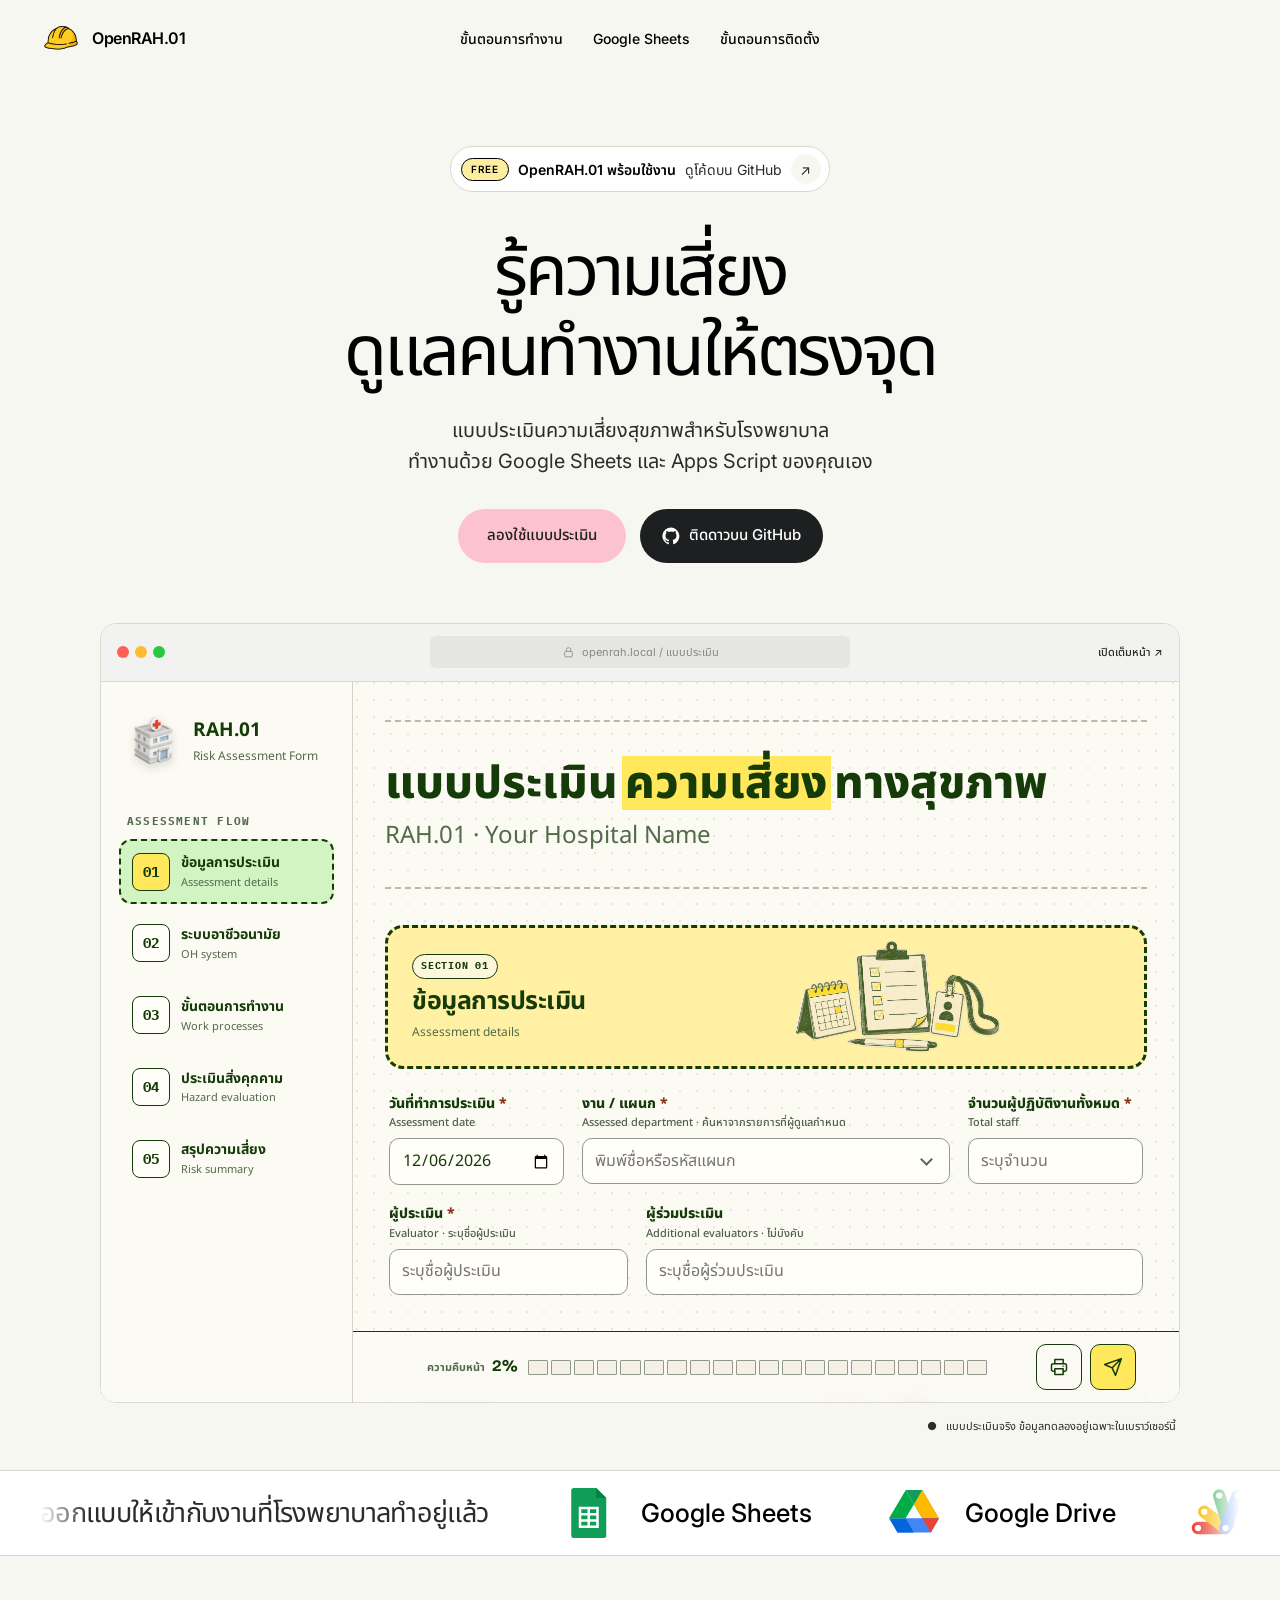
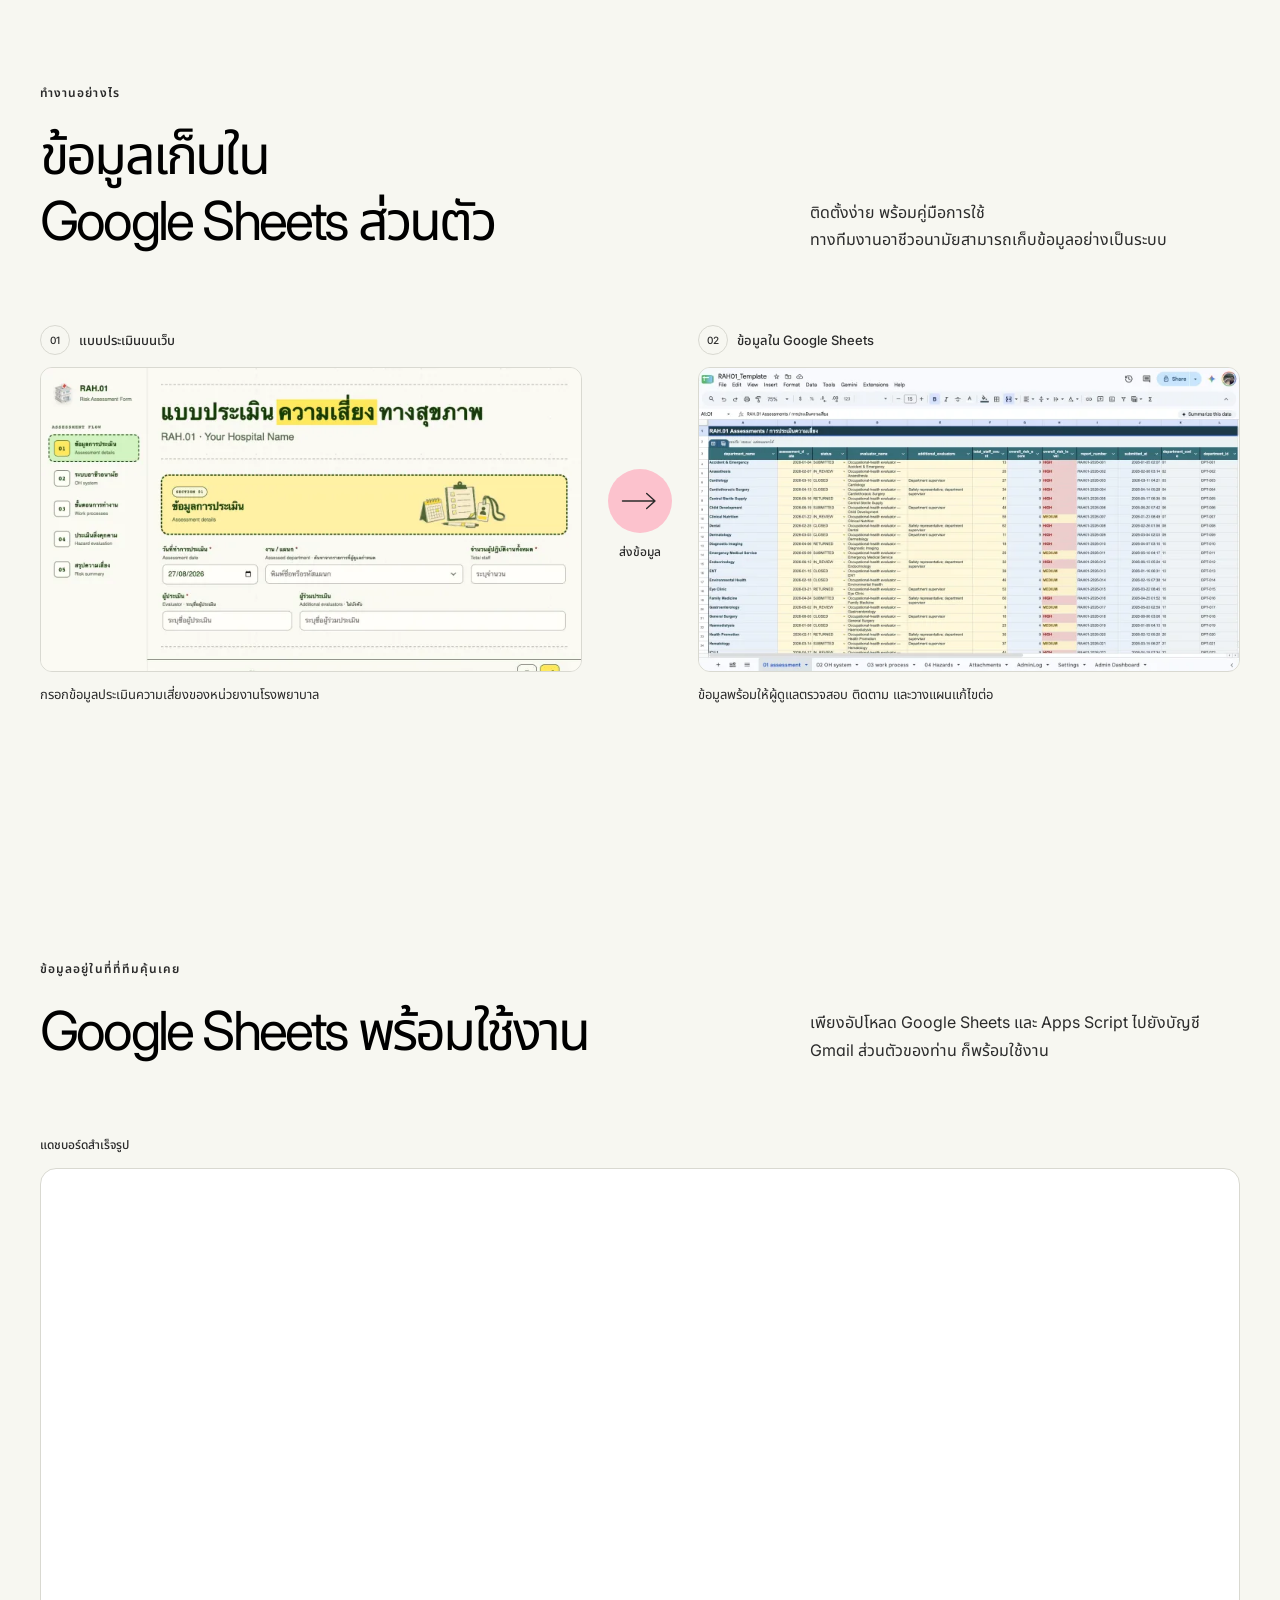
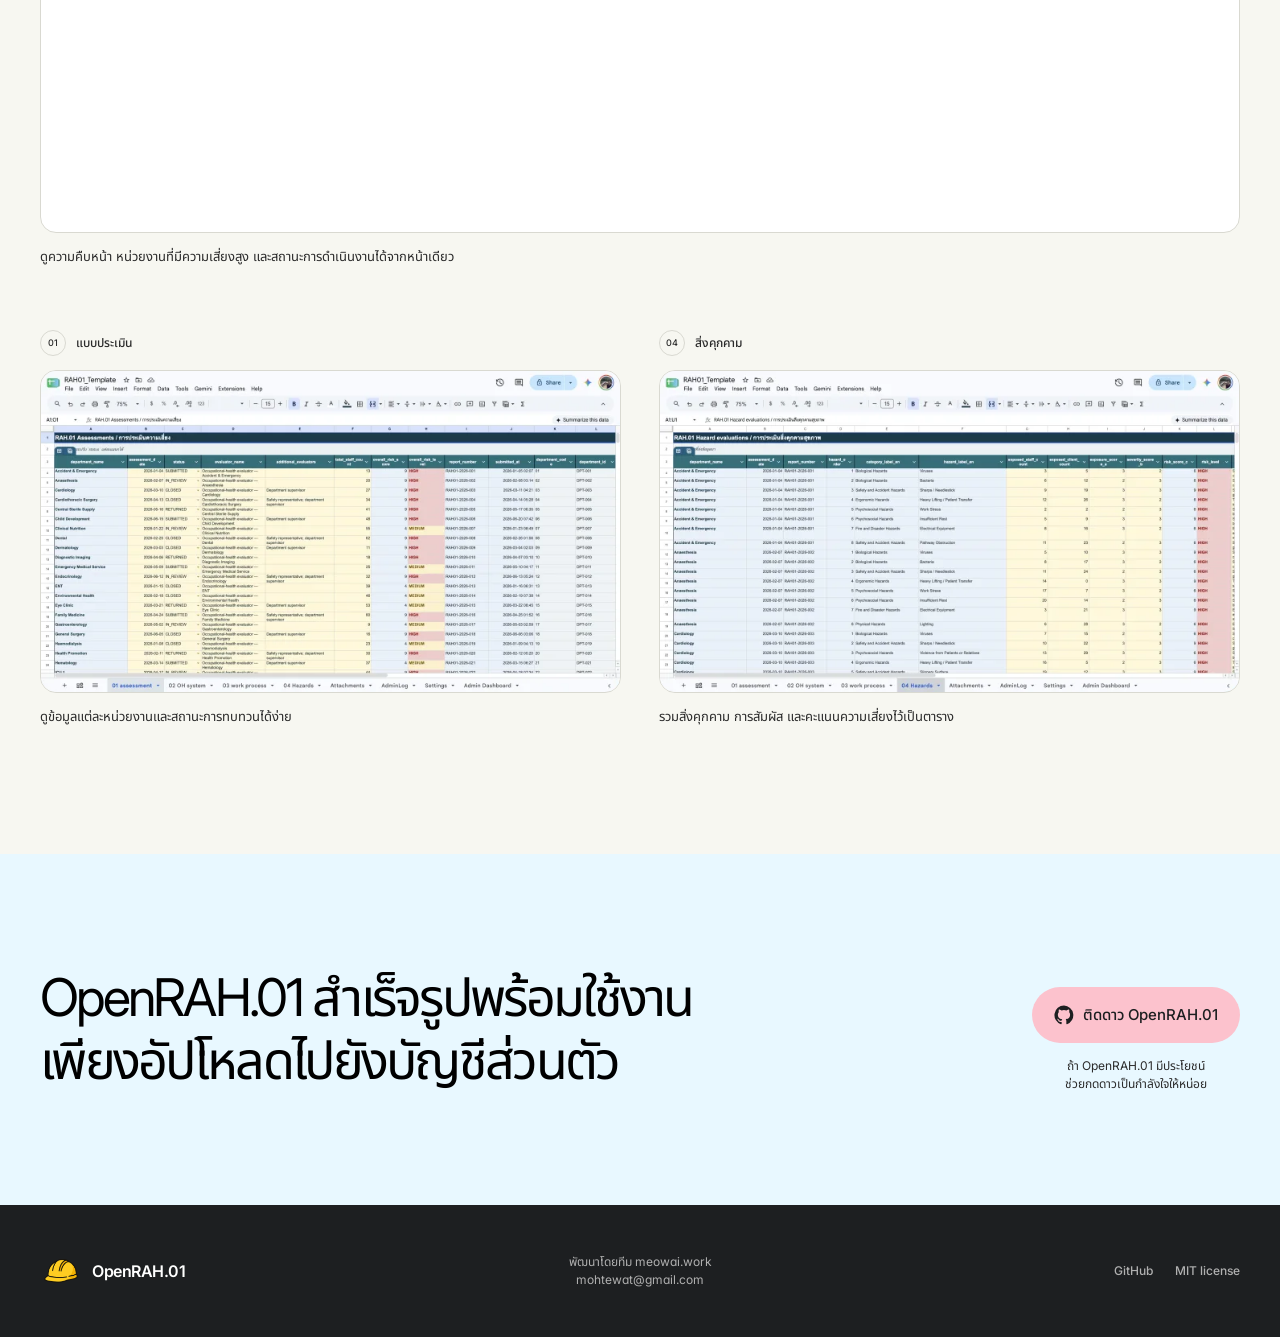
==== index.html @ 0e985d14 "Add OpenRAH.01 website and setup guide" ====
<!doctype html>
<html lang="th">
<head>
  <meta charset="utf-8">
  <meta name="viewport" content="width=device-width, initial-scale=1">
  <script>
    (function () {
      var navigationEntry = typeof performance.getEntriesByType === 'function'
        ? performance.getEntriesByType('navigation')[0]
        : null;
      var isReload = navigationEntry
        ? navigationEntry.type === 'reload'
        : performance.navigation && performance.navigation.type === 1;
      var shouldResetToTop = isReload || !location.hash || location.hash === '#demo';

      if ('scrollRestoration' in history) history.scrollRestoration = 'manual';
      if (!shouldResetToTop) return;

      if (location.hash) {
        history.replaceState(history.state, '', location.pathname + location.search);
      }

      var root = document.documentElement;
      var revealed = false;
      root.style.visibility = 'hidden';
      root.style.scrollBehavior = 'auto';

      function revealAtTop() {
        if (revealed) return;
        scrollTo(0, 0);
        requestAnimationFrame(function () {
          scrollTo(0, 0);
          root.style.removeProperty('visibility');
          root.style.removeProperty('scroll-behavior');
          revealed = true;
        });
      }

      document.addEventListener('DOMContentLoaded', function () {
        requestAnimationFrame(revealAtTop);
      }, { once: true });

      setTimeout(revealAtTop, 500);
    }());
  </script>
  <meta name="theme-color" content="#f7f7f1">
  <meta name="description" content="OpenRAH.01 แบบประเมินความเสี่ยงสุขภาพสำหรับโรงพยาบาล ทำงานด้วย Google Sheets และ Apps Script ของคุณเอง">
  <meta name="author" content="ทีม meowai.work">
  <meta name="robots" content="index, follow">
  <meta property="og:type" content="website">
  <meta property="og:site_name" content="OpenRAH.01">
  <meta property="og:locale" content="th_TH">
  <meta property="og:title" content="OpenRAH.01 — รู้ความเสี่ยง ดูแลคนทำงานให้ตรงจุด">
  <meta property="og:description" content="แบบประเมินความเสี่ยงสุขภาพสำหรับโรงพยาบาล ทำงานด้วย Google Sheets และ Apps Script ของคุณเอง">
  <meta property="og:url" content="https://taewat07.github.io/OpenRAH.01/">
  <meta property="og:image" content="https://taewat07.github.io/OpenRAH.01/website%20project/xlsx%20template%20image/08%20Admin%20Dashboard.png">
  <meta name="twitter:card" content="summary_large_image">
  <meta name="twitter:title" content="OpenRAH.01 — แบบประเมินความเสี่ยงสุขภาพสำหรับโรงพยาบาล">
  <meta name="twitter:description" content="ประเมินความเสี่ยง คำนวณระดับอัตโนมัติ และทบทวนผลใน Google Sheets">
  <meta name="twitter:image" content="https://taewat07.github.io/OpenRAH.01/website%20project/xlsx%20template%20image/08%20Admin%20Dashboard.png">
  <link rel="canonical" href="https://taewat07.github.io/OpenRAH.01/">
  <link rel="icon" href="assets/brand/yellow-hat.png" type="image/png">
  <link rel="apple-touch-icon" href="assets/brand/yellow-hat.png">
  <link rel="preconnect" href="https://fonts.googleapis.com">
  <link rel="preconnect" href="https://fonts.gstatic.com" crossorigin>
  <link href="https://fonts.googleapis.com/css2?family=Inter:wght@400;500;600&family=Noto+Sans+Thai:wght@400;500;600&display=swap" rel="stylesheet">
  <script>document.documentElement.classList.add('js');</script>
  <link rel="stylesheet" href="website%20project/site.css?v=20260828-21">
  <title>OpenRAH.01 — แบบประเมินความเสี่ยงสุขภาพสำหรับโรงพยาบาล</title>
</head>
<body>
  <a class="skip-link" href="#main-content">ข้ามไปยังเนื้อหา</a>

  <header class="site-header" aria-label="เมนูหลัก">
    <div class="header-inner">
      <a class="brand" href="#top" aria-label="กลับไปด้านบนหน้า OpenRAH.01">
        <img class="brand-mark" src="assets/brand/yellow-hat.png" alt="">
        <span>OpenRAH.01</span>
      </a>

      <nav class="nav-links" aria-label="ส่วนต่าง ๆ ของหน้า">
        <a href="#how-it-works">ขั้นตอนการทำงาน</a>
        <a href="#sheets">Google Sheets</a>
        <a href="setup.html">ขั้นตอนการติดตั้ง</a>
      </nav>

    </div>
  </header>

  <main id="main-content">
    <section class="hero" id="top" aria-labelledby="hero-title">
      <div class="page-shell hero-stage">
        <a class="hero-announcement hero-reveal" href="https://github.com/taewat07/OpenRAH.01" target="_blank" rel="noreferrer">
          <span class="announcement-tag">Free</span>
          <strong>OpenRAH.01 พร้อมใช้งาน</strong>
          <span class="announcement-detail">ดูโค้ดบน GitHub</span>
          <span class="announcement-arrow" aria-hidden="true">↗</span>
        </a>
        <h1 class="hero-reveal" id="hero-title">รู้ความเสี่ยง<br>ดูแลคนทำงานให้ตรงจุด</h1>
        <p class="hero-intro hero-reveal">แบบประเมินความเสี่ยงสุขภาพสำหรับโรงพยาบาล<br>ทำงานด้วย Google Sheets และ Apps Script ของคุณเอง</p>
        <div class="hero-actions hero-reveal">
          <a class="button button--primary" href="#demo">ลองใช้แบบประเมิน</a>
          <a class="github-button github-button--hero" href="https://github.com/taewat07/OpenRAH.01" target="_blank" rel="noreferrer" aria-label="ติดดาว OpenRAH.01 บน GitHub" data-github-link>
            <svg aria-hidden="true" viewBox="0 0 24 24"><path d="M12 .7A11.5 11.5 0 0 0 8.36 23.1c.58.1.79-.25.79-.56v-2.23c-3.22.7-3.9-1.37-3.9-1.37-.52-1.34-1.28-1.7-1.28-1.7-1.05-.72.08-.7.08-.7 1.16.08 1.77 1.19 1.77 1.19 1.03 1.77 2.7 1.26 3.36.96.1-.75.4-1.26.73-1.55-2.57-.3-5.27-1.28-5.27-5.68 0-1.26.45-2.28 1.19-3.09-.12-.29-.52-1.46.11-3.05 0 0 .97-.31 3.16 1.18a10.9 10.9 0 0 1 5.76 0c2.2-1.49 3.16-1.18 3.16-1.18.63 1.59.23 2.76.11 3.05.74.81 1.19 1.83 1.19 3.09 0 4.41-2.71 5.38-5.29 5.67.42.36.79 1.06.79 2.14v3.17c0 .31.21.67.8.56A11.5 11.5 0 0 0 12 .7Z"/></svg>
            <span>ติดดาวบน GitHub</span>
            <span class="star-count" data-star-count aria-live="polite" hidden></span>
          </a>
        </div>
      </div>

      <div class="page-shell page-shell--demo">
        <div class="demo-shell hero-reveal" id="demo" aria-label="แบบประเมิน OpenRAH.01 สำหรับทดลองใช้งาน">
          <div class="demo-shell__bar">
            <div class="window-dots" aria-hidden="true"><span></span><span></span><span></span></div>
            <div class="address-bar">
              <svg aria-hidden="true" viewBox="0 0 24 24"><rect x="5" y="10" width="14" height="10" rx="2"/><path d="M8 10V7a4 4 0 0 1 8 0v3"/></svg>
              <span>openrah.local / แบบประเมิน</span>
            </div>
            <a class="open-demo" href="rah01-form.html" target="_blank" rel="noreferrer">เปิดเต็มหน้า <span aria-hidden="true">↗</span></a>
          </div>
          <iframe class="demo-frame" src="rah01-form.html" title="ทดลองใช้แบบประเมินความเสี่ยงสุขภาพ OpenRAH.01" loading="eager"></iframe>
        </div>
        <p class="demo-note hero-reveal"><span aria-hidden="true">●</span> แบบประเมินจริง ข้อมูลทดลองอยู่เฉพาะในเบราว์เซอร์นี้</p>
      </div>
    </section>

    <section class="principle-strip" aria-label="เทคโนโลยีที่ใช้ในโครงการ">
      <div class="page-shell principle-strip__inner">
        <div class="principle-marquee">
          <div class="principle-track">
            <div class="principle-group" role="list">
              <p class="principle-intro">ออกแบบให้เข้ากับงานที่โรงพยาบาลทำอยู่แล้ว</p>
              <div class="principle-product" role="listitem"><img src="website%20project/assets/product-icons/google-sheets.svg" alt="" width="32" height="32"><span>Google Sheets</span></div>
              <div class="principle-product" role="listitem"><img src="website%20project/assets/product-icons/google-drive.svg" alt="" width="32" height="32"><span>Google Drive</span></div>
              <div class="principle-product" role="listitem"><img src="website%20project/assets/product-icons/apps-script.svg" alt="" width="32" height="32"><span>Apps Script</span></div>
            </div>
            <div class="principle-group" aria-hidden="true">
              <p class="principle-intro">ออกแบบให้เข้ากับงานที่โรงพยาบาลทำอยู่แล้ว</p>
              <div class="principle-product"><img src="website%20project/assets/product-icons/google-sheets.svg" alt="" width="32" height="32"><span>Google Sheets</span></div>
              <div class="principle-product"><img src="website%20project/assets/product-icons/google-drive.svg" alt="" width="32" height="32"><span>Google Drive</span></div>
              <div class="principle-product"><img src="website%20project/assets/product-icons/apps-script.svg" alt="" width="32" height="32"><span>Apps Script</span></div>
            </div>
          </div>
        </div>
      </div>
    </section>

    <section class="section section--how" id="how-it-works" aria-labelledby="how-title">
      <div class="page-shell">
        <div class="section-heading reveal">
          <div>
            <p class="eyebrow">ทำงานอย่างไร</p>
            <h2 id="how-title">ข้อมูลเก็บใน<br>Google Sheets ส่วนตัว</h2>
          </div>
          <p>ติดตั้งง่าย พร้อมคู่มือการใช้<br>ทางทีมงานอาชีวอนามัยสามารถเก็บข้อมูลอย่างเป็นระบบ</p>
        </div>

        <div class="data-flow">
          <figure class="flow-card reveal">
            <div class="flow-card__label"><span>01</span> แบบประเมินบนเว็บ</div>
            <picture>
              <source type="image/webp" srcset="website%20project/assets/form-preview-720.webp 720w, website%20project/assets/form-preview-1280.webp 1280w" sizes="(max-width: 760px) calc(100vw - 76px), 520px">
              <img src="website%20project/assets/form-preview-1280.webp" width="1280" height="760" loading="lazy" decoding="async" alt="หน้าแบบประเมินความเสี่ยงสุขภาพ OpenRAH.01 สำหรับกรอกข้อมูลหน่วยงาน">
            </picture>
            <figcaption>กรอกข้อมูลประเมินความเสี่ยงของหน่วยงานโรงพยาบาล</figcaption>
          </figure>

          <div class="flow-arrow reveal" aria-label="ส่งข้อมูลเข้าสู่ Google Sheets">
            <div class="flow-arrow__mark" aria-hidden="true">
              <svg viewBox="0 0 48 24"><path d="M3 12h39M32 3l10 9-10 9"/></svg>
            </div>
            <span>ส่งข้อมูล</span>
          </div>

          <figure class="flow-card reveal">
            <div class="flow-card__label"><span>02</span> ข้อมูลใน Google Sheets</div>
            <picture>
              <source type="image/webp" srcset="website%20project/assets/assessments-720.webp 720w, website%20project/assets/assessments-1200.webp 1200w" sizes="(max-width: 760px) calc(100vw - 76px), 520px">
              <img src="website%20project/xlsx%20template%20image/01%20assessment.png" width="3024" height="1672" loading="lazy" decoding="async" alt="ข้อมูลแบบประเมิน OpenRAH.01 ที่จัดเก็บใน Google Sheets">
            </picture>
            <figcaption>ข้อมูลพร้อมให้ผู้ดูแลตรวจสอบ ติดตาม และวางแผนแก้ไขต่อ</figcaption>
          </figure>
        </div>
      </div>
    </section>

    <section class="section section--sheets" id="sheets" aria-labelledby="sheets-title">
      <div class="page-shell">
        <div class="section-heading reveal">
          <div>
            <p class="eyebrow">ข้อมูลอยู่ในที่ที่ทีมคุ้นเคย</p>
            <h2 id="sheets-title">Google Sheets พร้อมใช้งาน</h2>
          </div>
          <p>เพียงอัปโหลด Google Sheets และ Apps Script ไปยังบัญชี Gmail ส่วนตัวของท่าน ก็พร้อมใช้งาน</p>
        </div>

        <figure class="sheet-feature reveal">
          <div class="sheet-feature__label">แดชบอร์ดสำเร็จรูป</div>
          <picture>
            <source type="image/webp" srcset="website%20project/assets/dashboard-960.webp 960w, website%20project/assets/dashboard-1600.webp 1600w" sizes="(max-width: 1240px) calc(100vw - 40px), 1200px">
            <img src="website%20project/xlsx%20template%20image/08%20Admin%20Dashboard.png" width="3024" height="1672" loading="lazy" decoding="async" alt="แดชบอร์ดผู้ดูแล OpenRAH.01 แสดงจำนวนแบบประเมิน กราฟความเสี่ยง และสถานะของแต่ละหน่วยงาน">
          </picture>
          <figcaption>ดูความคืบหน้า หน่วยงานที่มีความเสี่ยงสูง และสถานะการดำเนินงานได้จากหน้าเดียว</figcaption>
        </figure>

        <div class="sheet-grid">
          <figure class="sheet-card reveal">
            <div class="sheet-feature__label"><span>01</span> แบบประเมิน</div>
            <picture>
              <source type="image/webp" srcset="website%20project/assets/assessments-720.webp 720w, website%20project/assets/assessments-1200.webp 1200w" sizes="(max-width: 760px) calc(100vw - 40px), 580px">
              <img src="website%20project/xlsx%20template%20image/01%20assessment.png" width="3024" height="1672" loading="lazy" decoding="async" alt="ข้อมูลแบบประเมินใน Google Sheets ของ OpenRAH.01 แยกตามหน่วยงานและสถานะการทบทวน">
            </picture>
            <figcaption>ดูข้อมูลแต่ละหน่วยงานและสถานะการทบทวนได้ง่าย</figcaption>
          </figure>

          <figure class="sheet-card reveal">
            <div class="sheet-feature__label"><span>04</span> สิ่งคุกคาม</div>
            <picture>
              <source type="image/webp" srcset="website%20project/assets/hazards-720.webp 720w, website%20project/assets/hazards-1200.webp 1200w" sizes="(max-width: 760px) calc(100vw - 40px), 580px">
              <img src="website%20project/xlsx%20template%20image/04%20Hazards.png" width="3024" height="1672" loading="lazy" decoding="async" alt="ตารางประเมินสิ่งคุกคามใน OpenRAH.01 แสดงหมวด การสัมผัส คะแนน และระดับความเสี่ยง">
            </picture>
            <figcaption>รวมสิ่งคุกคาม การสัมผัส และคะแนนความเสี่ยงไว้เป็นตาราง</figcaption>
          </figure>
        </div>
      </div>
    </section>

    <section class="final-cta" aria-labelledby="cta-title">
      <div class="page-shell final-cta__inner reveal">
        <div class="final-cta__copy">
          <h2 id="cta-title"><span>OpenRAH.01 สำเร็จรูปพร้อมใช้งาน</span><span>เพียงอัปโหลดไปยังบัญชีส่วนตัว</span></h2>
        </div>
        <div class="final-cta__action">
          <a class="github-button github-button--large" href="https://github.com/taewat07/OpenRAH.01" target="_blank" rel="noreferrer" data-github-link>
            <svg aria-hidden="true" viewBox="0 0 24 24"><path d="M12 .7A11.5 11.5 0 0 0 8.36 23.1c.58.1.79-.25.79-.56v-2.23c-3.22.7-3.9-1.37-3.9-1.37-.52-1.34-1.28-1.7-1.28-1.7-1.05-.72.08-.7.08-.7 1.16.08 1.77 1.19 1.77 1.19 1.03 1.77 2.7 1.26 3.36.96.1-.75.4-1.26.73-1.55-2.57-.3-5.27-1.28-5.27-5.68 0-1.26.45-2.28 1.19-3.09-.12-.29-.52-1.46.11-3.05 0 0 .97-.31 3.16 1.18a10.9 10.9 0 0 1 5.76 0c2.2-1.49 3.16-1.18 3.16-1.18.63 1.59.23 2.76.11 3.05.74.81 1.19 1.83 1.19 3.09 0 4.41-2.71 5.38-5.29 5.67.42.36.79 1.06.79 2.14v3.17c0 .31.21.67.8.56A11.5 11.5 0 0 0 12 .7Z"/></svg>
            <span>ติดดาว OpenRAH.01</span>
            <span class="star-count" data-star-count aria-live="polite" hidden></span>
          </a>
          <p>ถ้า OpenRAH.01 มีประโยชน์<br>ช่วยกดดาวเป็นกำลังใจให้หน่อย</p>
        </div>
      </div>
    </section>
  </main>

  <footer class="site-footer">
    <div class="page-shell site-footer__inner">
      <div class="brand brand--footer"><img class="brand-mark" src="assets/brand/yellow-hat.png" alt=""><span>OpenRAH.01</span></div>
      <p>พัฒนาโดยทีม <a class="footer-contact" href="https://meowai.work" target="_blank" rel="noreferrer">meowai.work</a><br><a class="footer-contact" href="mailto:mohtewat@gmail.com">mohtewat@gmail.com</a></p>
      <div class="footer-links">
        <a href="https://github.com/taewat07/OpenRAH.01" target="_blank" rel="noreferrer">GitHub</a>
        <a href="https://github.com/taewat07/OpenRAH.01/blob/main/LICENSE" target="_blank" rel="noreferrer">MIT license</a>
      </div>
    </div>
  </footer>

  <script src="website%20project/site.js?v=20260828-5" defer></script>
</body>
</html>
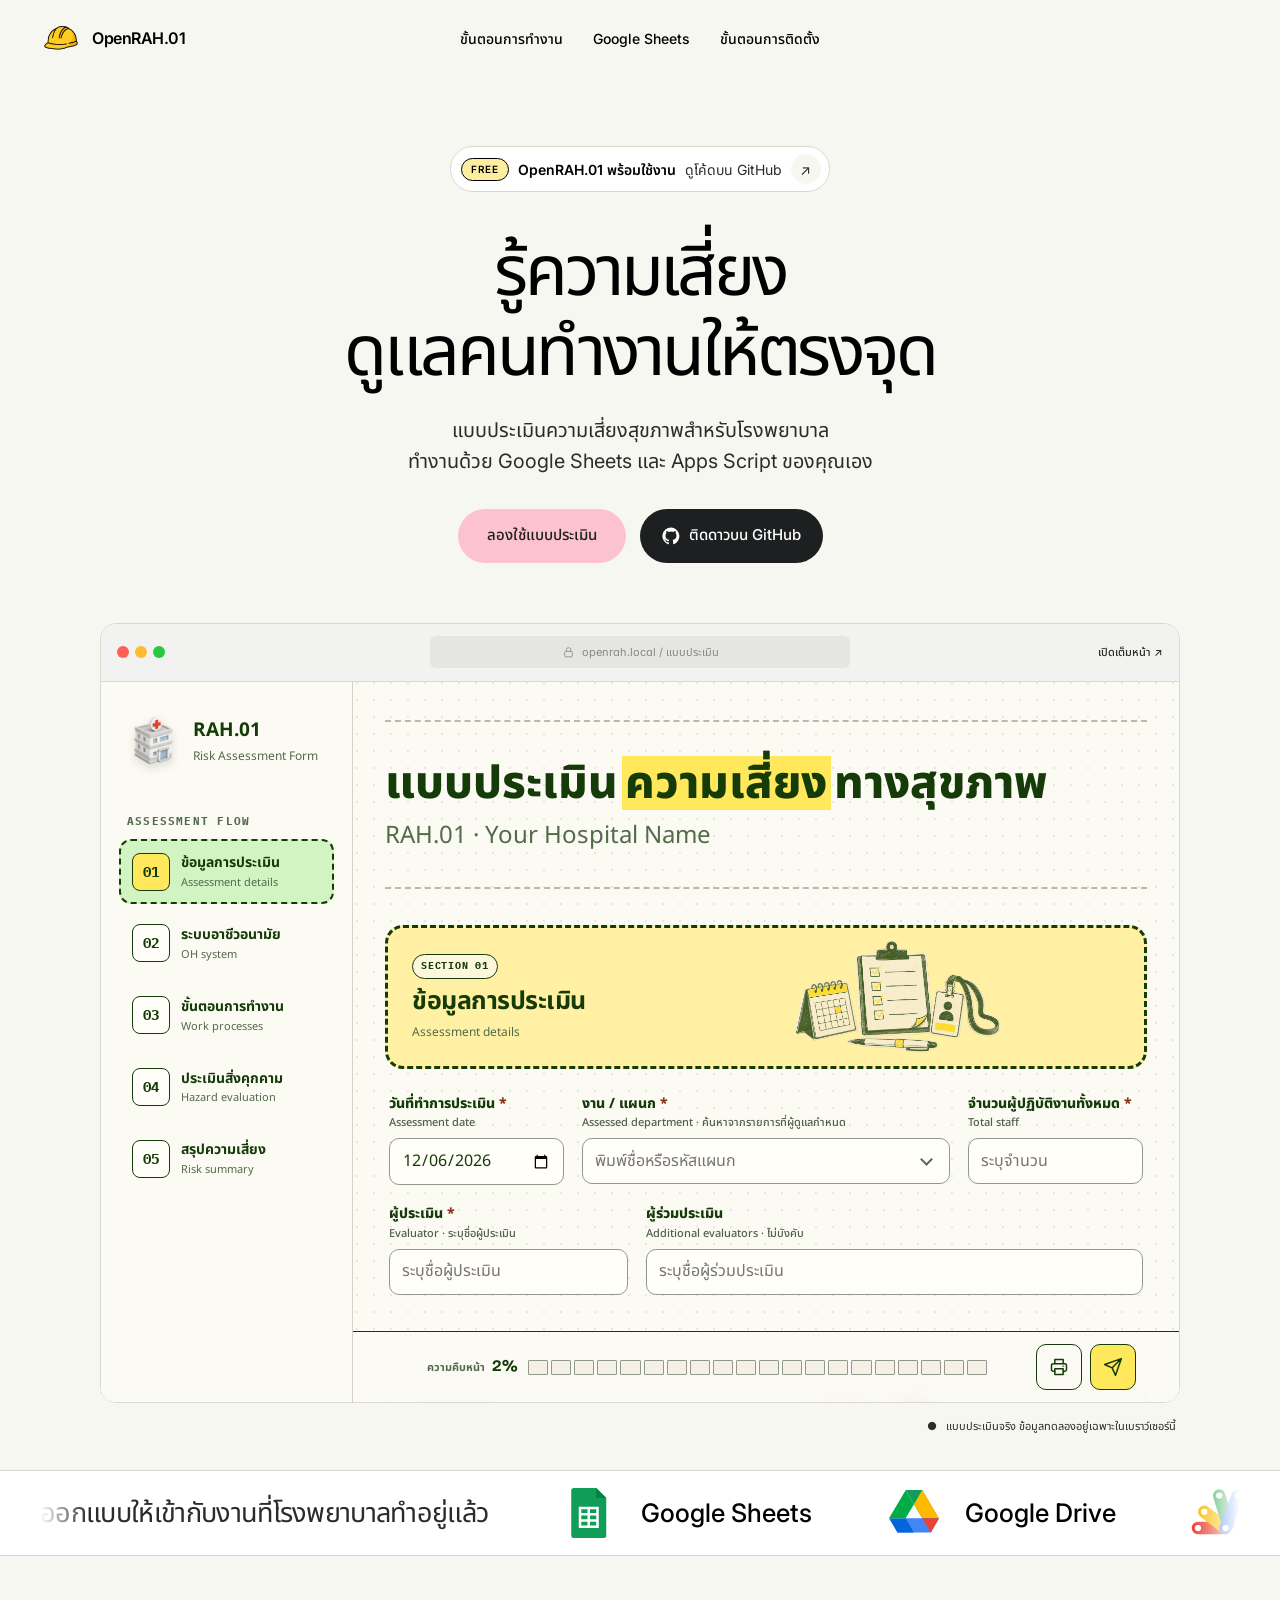
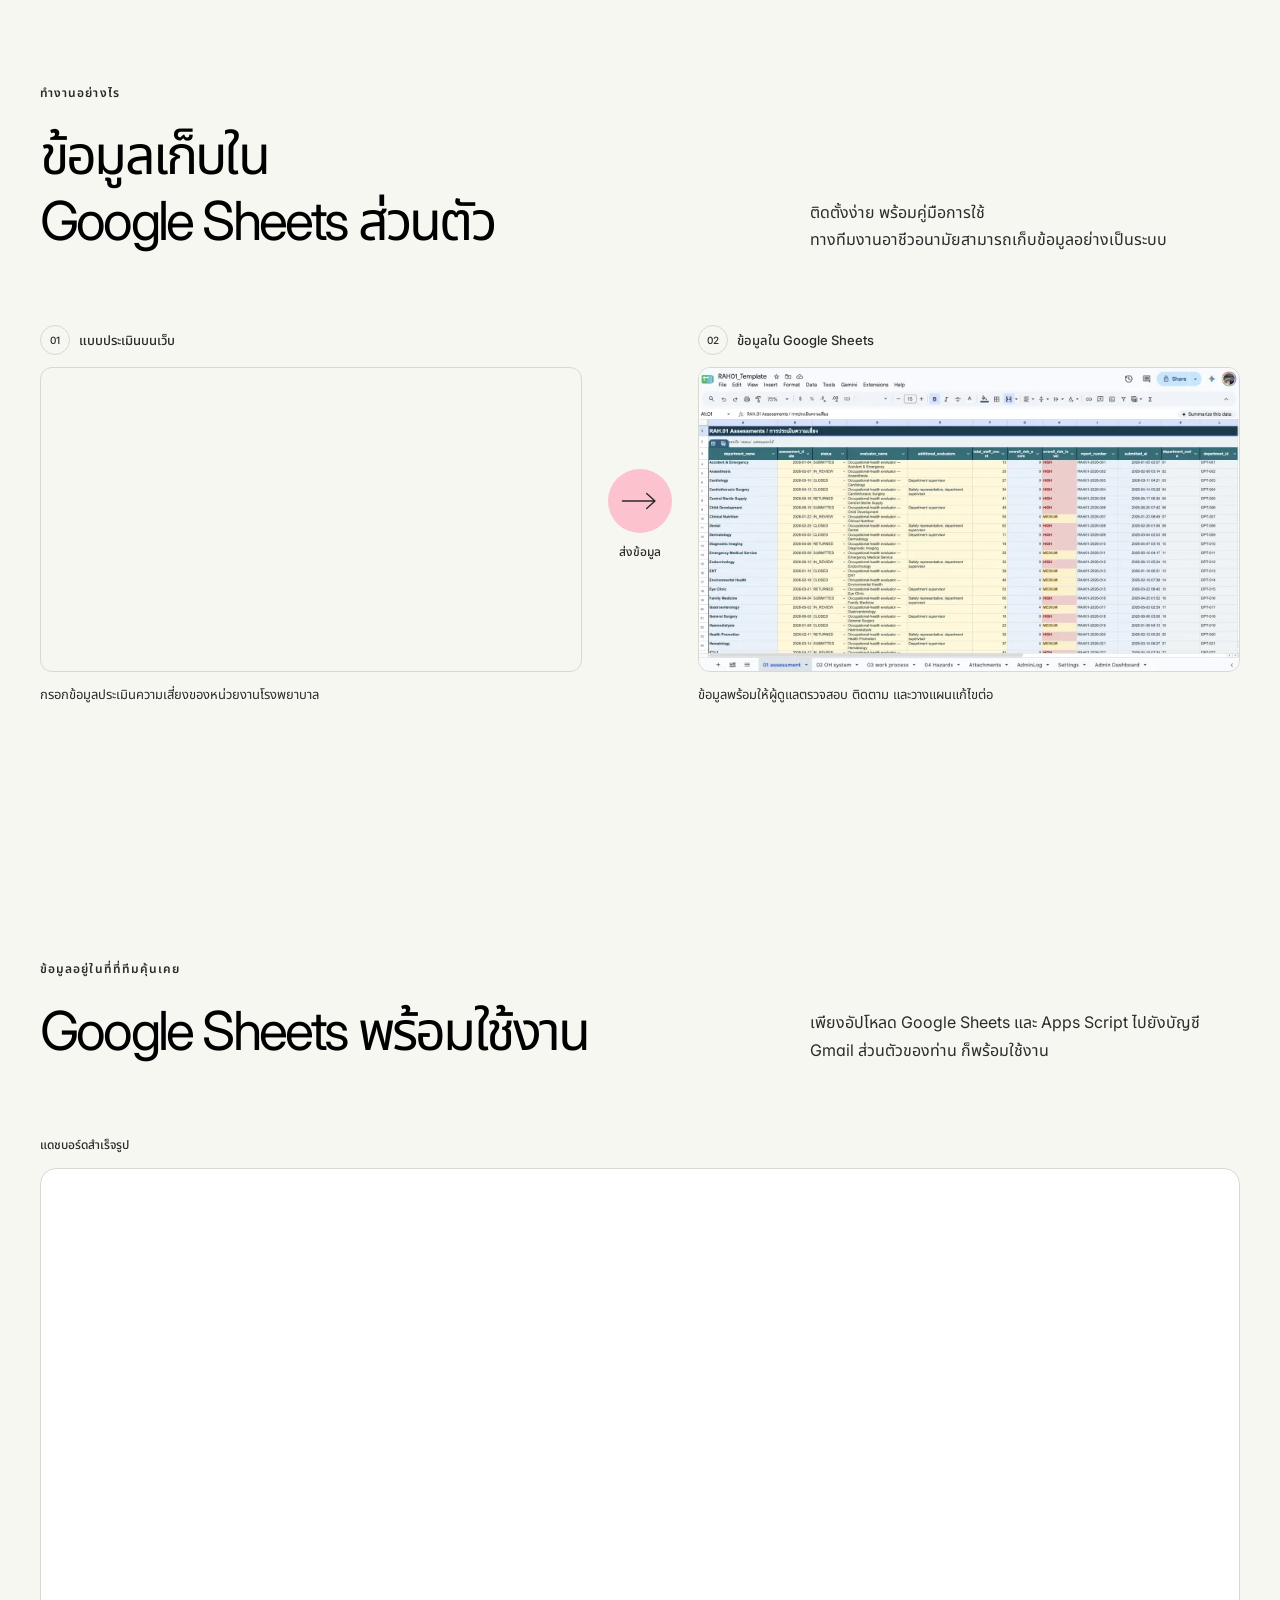
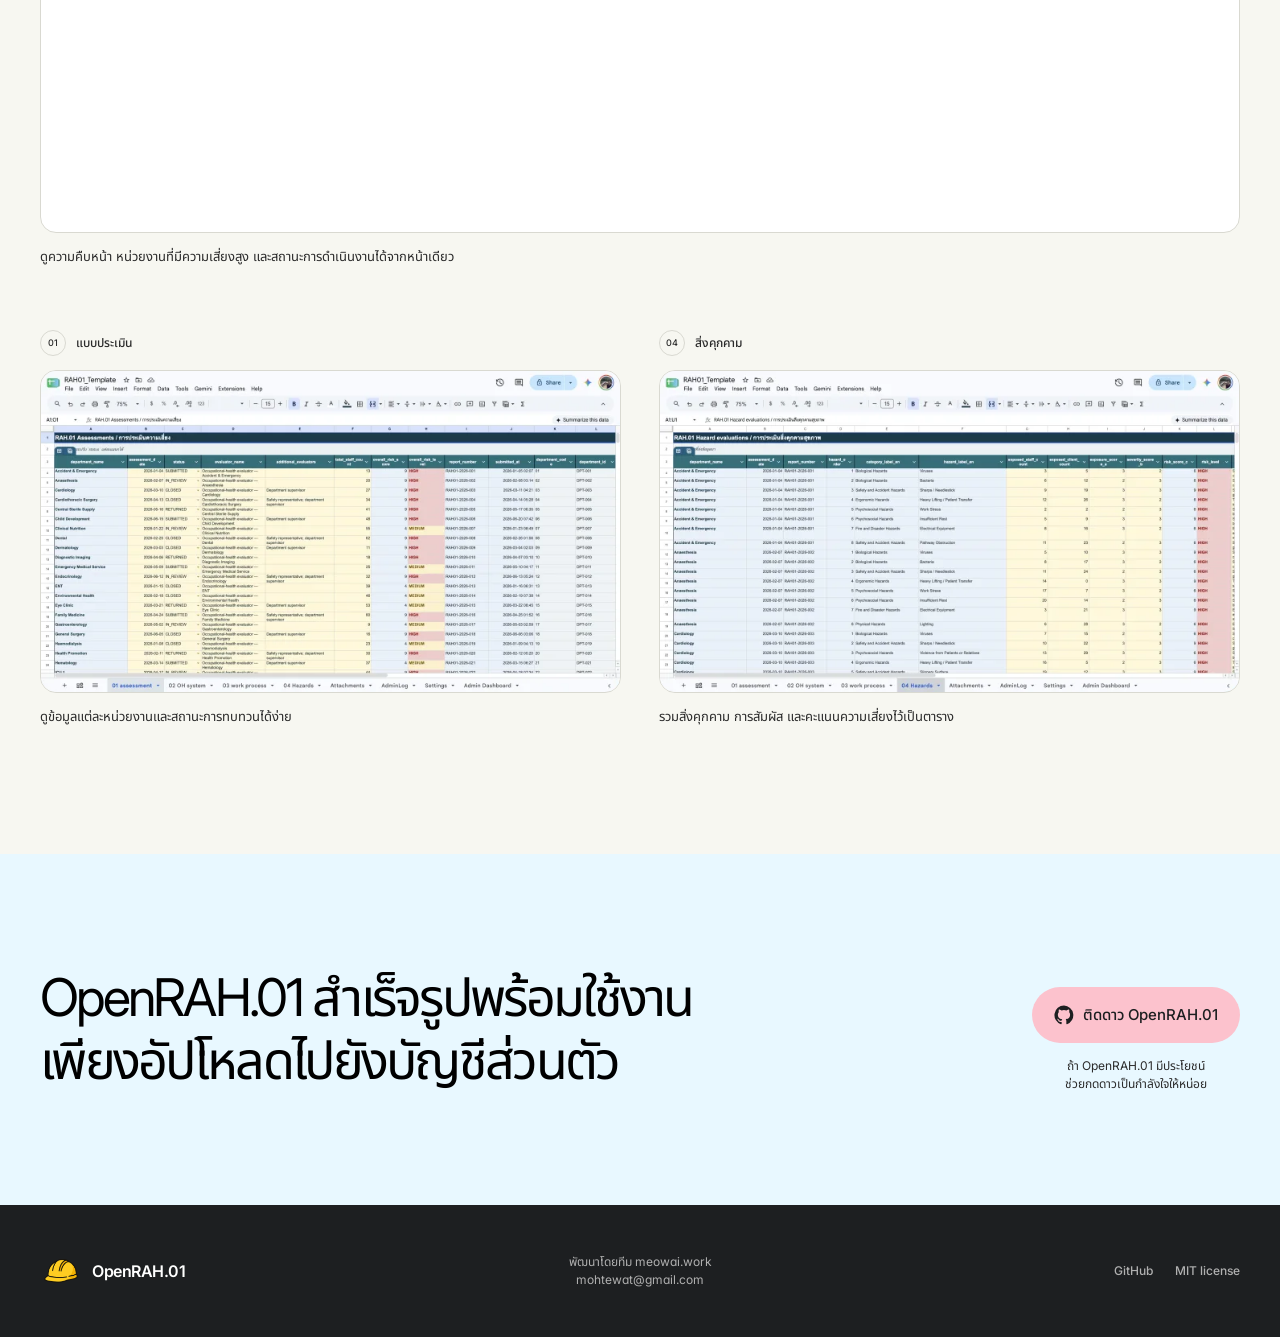
==== commit fa2a2c62: "Publish site from clean public asset structure" ====
--- a/index.html
+++ b/index.html
@@ -53,11 +53,11 @@
   <meta property="og:title" content="OpenRAH.01 — รู้ความเสี่ยง ดูแลคนทำงานให้ตรงจุด">
   <meta property="og:description" content="แบบประเมินความเสี่ยงสุขภาพสำหรับโรงพยาบาล ทำงานด้วย Google Sheets และ Apps Script ของคุณเอง">
   <meta property="og:url" content="https://taewat07.github.io/OpenRAH.01/">
-  <meta property="og:image" content="https://taewat07.github.io/OpenRAH.01/website%20project/xlsx%20template%20image/08%20Admin%20Dashboard.png">
+  <meta property="og:image" content="https://taewat07.github.io/OpenRAH.01/assets/site/dashboard-1600.webp">
   <meta name="twitter:card" content="summary_large_image">
   <meta name="twitter:title" content="OpenRAH.01 — แบบประเมินความเสี่ยงสุขภาพสำหรับโรงพยาบาล">
   <meta name="twitter:description" content="ประเมินความเสี่ยง คำนวณระดับอัตโนมัติ และทบทวนผลใน Google Sheets">
-  <meta name="twitter:image" content="https://taewat07.github.io/OpenRAH.01/website%20project/xlsx%20template%20image/08%20Admin%20Dashboard.png">
+  <meta name="twitter:image" content="https://taewat07.github.io/OpenRAH.01/assets/site/dashboard-1600.webp">
   <link rel="canonical" href="https://taewat07.github.io/OpenRAH.01/">
   <link rel="icon" href="assets/brand/yellow-hat.png" type="image/png">
   <link rel="apple-touch-icon" href="assets/brand/yellow-hat.png">
@@ -65,7 +65,7 @@
   <link rel="preconnect" href="https://fonts.gstatic.com" crossorigin>
   <link href="https://fonts.googleapis.com/css2?family=Inter:wght@400;500;600&family=Noto+Sans+Thai:wght@400;500;600&display=swap" rel="stylesheet">
   <script>document.documentElement.classList.add('js');</script>
-  <link rel="stylesheet" href="website%20project/site.css?v=20260828-21">
+  <link rel="stylesheet" href="styles/site.css?v=20260828-23">
   <title>OpenRAH.01 — แบบประเมินความเสี่ยงสุขภาพสำหรับโรงพยาบาล</title>
 </head>
 <body>
@@ -130,15 +130,15 @@
           <div class="principle-track">
             <div class="principle-group" role="list">
               <p class="principle-intro">ออกแบบให้เข้ากับงานที่โรงพยาบาลทำอยู่แล้ว</p>
-              <div class="principle-product" role="listitem"><img src="website%20project/assets/product-icons/google-sheets.svg" alt="" width="32" height="32"><span>Google Sheets</span></div>
-              <div class="principle-product" role="listitem"><img src="website%20project/assets/product-icons/google-drive.svg" alt="" width="32" height="32"><span>Google Drive</span></div>
-              <div class="principle-product" role="listitem"><img src="website%20project/assets/product-icons/apps-script.svg" alt="" width="32" height="32"><span>Apps Script</span></div>
+              <div class="principle-product" role="listitem"><img src="assets/product-icons/google-sheets.svg" alt="" width="32" height="32"><span>Google Sheets</span></div>
+              <div class="principle-product" role="listitem"><img src="assets/product-icons/google-drive.svg" alt="" width="32" height="32"><span>Google Drive</span></div>
+              <div class="principle-product" role="listitem"><img src="assets/product-icons/apps-script.svg" alt="" width="32" height="32"><span>Apps Script</span></div>
             </div>
             <div class="principle-group" aria-hidden="true">
               <p class="principle-intro">ออกแบบให้เข้ากับงานที่โรงพยาบาลทำอยู่แล้ว</p>
-              <div class="principle-product"><img src="website%20project/assets/product-icons/google-sheets.svg" alt="" width="32" height="32"><span>Google Sheets</span></div>
-              <div class="principle-product"><img src="website%20project/assets/product-icons/google-drive.svg" alt="" width="32" height="32"><span>Google Drive</span></div>
-              <div class="principle-product"><img src="website%20project/assets/product-icons/apps-script.svg" alt="" width="32" height="32"><span>Apps Script</span></div>
+              <div class="principle-product"><img src="assets/product-icons/google-sheets.svg" alt="" width="32" height="32"><span>Google Sheets</span></div>
+              <div class="principle-product"><img src="assets/product-icons/google-drive.svg" alt="" width="32" height="32"><span>Google Drive</span></div>
+              <div class="principle-product"><img src="assets/product-icons/apps-script.svg" alt="" width="32" height="32"><span>Apps Script</span></div>
             </div>
           </div>
         </div>
@@ -159,8 +159,8 @@
           <figure class="flow-card reveal">
             <div class="flow-card__label"><span>01</span> แบบประเมินบนเว็บ</div>
             <picture>
-              <source type="image/webp" srcset="website%20project/assets/form-preview-720.webp 720w, website%20project/assets/form-preview-1280.webp 1280w" sizes="(max-width: 760px) calc(100vw - 76px), 520px">
-              <img src="website%20project/assets/form-preview-1280.webp" width="1280" height="760" loading="lazy" decoding="async" alt="หน้าแบบประเมินความเสี่ยงสุขภาพ OpenRAH.01 สำหรับกรอกข้อมูลหน่วยงาน">
+              <source type="image/webp" srcset="assets/site/form-preview-720.webp 720w, assets/site/form-preview-1280.webp 1280w" sizes="(max-width: 760px) calc(100vw - 76px), 520px">
+              <img src="assets/site/form-preview-1280.webp" width="1280" height="760" loading="lazy" decoding="async" alt="หน้าแบบประเมินความเสี่ยงสุขภาพ OpenRAH.01 สำหรับกรอกข้อมูลหน่วยงาน">
             </picture>
             <figcaption>กรอกข้อมูลประเมินความเสี่ยงของหน่วยงานโรงพยาบาล</figcaption>
           </figure>
@@ -175,8 +175,8 @@
           <figure class="flow-card reveal">
             <div class="flow-card__label"><span>02</span> ข้อมูลใน Google Sheets</div>
             <picture>
-              <source type="image/webp" srcset="website%20project/assets/assessments-720.webp 720w, website%20project/assets/assessments-1200.webp 1200w" sizes="(max-width: 760px) calc(100vw - 76px), 520px">
-              <img src="website%20project/xlsx%20template%20image/01%20assessment.png" width="3024" height="1672" loading="lazy" decoding="async" alt="ข้อมูลแบบประเมิน OpenRAH.01 ที่จัดเก็บใน Google Sheets">
+              <source type="image/webp" srcset="assets/site/assessments-720.webp 720w, assets/site/assessments-1200.webp 1200w" sizes="(max-width: 760px) calc(100vw - 76px), 520px">
+              <img src="assets/site/assessments-1200.webp" width="1200" height="664" loading="lazy" decoding="async" alt="ข้อมูลแบบประเมิน OpenRAH.01 ที่จัดเก็บใน Google Sheets">
             </picture>
             <figcaption>ข้อมูลพร้อมให้ผู้ดูแลตรวจสอบ ติดตาม และวางแผนแก้ไขต่อ</figcaption>
           </figure>
@@ -197,8 +197,8 @@
         <figure class="sheet-feature reveal">
           <div class="sheet-feature__label">แดชบอร์ดสำเร็จรูป</div>
           <picture>
-            <source type="image/webp" srcset="website%20project/assets/dashboard-960.webp 960w, website%20project/assets/dashboard-1600.webp 1600w" sizes="(max-width: 1240px) calc(100vw - 40px), 1200px">
-            <img src="website%20project/xlsx%20template%20image/08%20Admin%20Dashboard.png" width="3024" height="1672" loading="lazy" decoding="async" alt="แดชบอร์ดผู้ดูแล OpenRAH.01 แสดงจำนวนแบบประเมิน กราฟความเสี่ยง และสถานะของแต่ละหน่วยงาน">
+            <source type="image/webp" srcset="assets/site/dashboard-960.webp 960w, assets/site/dashboard-1600.webp 1600w" sizes="(max-width: 1240px) calc(100vw - 40px), 1200px">
+            <img src="assets/site/dashboard-1600.webp" width="1600" height="885" loading="lazy" decoding="async" alt="แดชบอร์ดผู้ดูแล OpenRAH.01 แสดงจำนวนแบบประเมิน กราฟความเสี่ยง และสถานะของแต่ละหน่วยงาน">
           </picture>
           <figcaption>ดูความคืบหน้า หน่วยงานที่มีความเสี่ยงสูง และสถานะการดำเนินงานได้จากหน้าเดียว</figcaption>
         </figure>
@@ -207,8 +207,8 @@
           <figure class="sheet-card reveal">
             <div class="sheet-feature__label"><span>01</span> แบบประเมิน</div>
             <picture>
-              <source type="image/webp" srcset="website%20project/assets/assessments-720.webp 720w, website%20project/assets/assessments-1200.webp 1200w" sizes="(max-width: 760px) calc(100vw - 40px), 580px">
-              <img src="website%20project/xlsx%20template%20image/01%20assessment.png" width="3024" height="1672" loading="lazy" decoding="async" alt="ข้อมูลแบบประเมินใน Google Sheets ของ OpenRAH.01 แยกตามหน่วยงานและสถานะการทบทวน">
+              <source type="image/webp" srcset="assets/site/assessments-720.webp 720w, assets/site/assessments-1200.webp 1200w" sizes="(max-width: 760px) calc(100vw - 40px), 580px">
+              <img src="assets/site/assessments-1200.webp" width="1200" height="664" loading="lazy" decoding="async" alt="ข้อมูลแบบประเมินใน Google Sheets ของ OpenRAH.01 แยกตามหน่วยงานและสถานะการทบทวน">
             </picture>
             <figcaption>ดูข้อมูลแต่ละหน่วยงานและสถานะการทบทวนได้ง่าย</figcaption>
           </figure>
@@ -216,8 +216,8 @@
           <figure class="sheet-card reveal">
             <div class="sheet-feature__label"><span>04</span> สิ่งคุกคาม</div>
             <picture>
-              <source type="image/webp" srcset="website%20project/assets/hazards-720.webp 720w, website%20project/assets/hazards-1200.webp 1200w" sizes="(max-width: 760px) calc(100vw - 40px), 580px">
-              <img src="website%20project/xlsx%20template%20image/04%20Hazards.png" width="3024" height="1672" loading="lazy" decoding="async" alt="ตารางประเมินสิ่งคุกคามใน OpenRAH.01 แสดงหมวด การสัมผัส คะแนน และระดับความเสี่ยง">
+              <source type="image/webp" srcset="assets/site/hazards-720.webp 720w, assets/site/hazards-1200.webp 1200w" sizes="(max-width: 760px) calc(100vw - 40px), 580px">
+              <img src="assets/site/hazards-1200.webp" width="1200" height="664" loading="lazy" decoding="async" alt="ตารางประเมินสิ่งคุกคามใน OpenRAH.01 แสดงหมวด การสัมผัส คะแนน และระดับความเสี่ยง">
             </picture>
             <figcaption>รวมสิ่งคุกคาม การสัมผัส และคะแนนความเสี่ยงไว้เป็นตาราง</figcaption>
           </figure>
@@ -253,6 +253,6 @@
     </div>
   </footer>
 
-  <script src="website%20project/site.js?v=20260828-5" defer></script>
+  <script src="scripts/site.js?v=20260828-5" defer></script>
 </body>
 </html>
--- a/styles/site.css
+++ b/styles/site.css
@@ -0,0 +1,734 @@
+:root {
+  --color-electric-cobalt: #244cff;
+  --color-lavender-mist: #c3aeff;
+  --color-parchment: #f7f7f1;
+  --color-snow: #ffffff;
+  --color-ice-wash: #e8f8ff;
+  --color-sky-tint: #d6f2ff;
+  --color-lemon-wash: #ffffbd;
+  --color-blush: #fcc2cd;
+  --color-buttercream: #fced9f;
+  --color-azure: #3388ff;
+  --color-slate-blue: #5487a1;
+  --color-amber: #9e770b;
+  --color-lilac-pop: #ba9ffc;
+  --color-deep-cobalt: #294dba;
+  --color-pure-black: #000000;
+  --color-graphite: #2b2b2b;
+  --color-obsidian: #1d1f21;
+  --color-ash: #878787;
+  --color-fog: #b0b0b0;
+  --color-line: #d9d9d1;
+  --color-mac-toolbar: #f2f2f0;
+  --color-mac-address: #e5e5e3;
+  --color-mac-red: #ff5f57;
+  --color-mac-yellow: #febc2e;
+  --color-mac-green: #28c840;
+  --font-ui: "Inter", "Noto Sans Thai", ui-sans-serif, system-ui, -apple-system, BlinkMacSystemFont, "Segoe UI", sans-serif;
+  --page-width: 1200px;
+  --header-height: 76px;
+  --radius-card: 6px;
+  --radius-large: 16px;
+  --radius-pill: 100px;
+  --shadow-focus: 0 0 0 4px rgba(36, 76, 255, .2);
+}
+
+* { box-sizing: border-box; }
+
+html {
+  scroll-behavior: smooth;
+  scroll-padding-top: calc(var(--header-height) + 24px);
+}
+
+body {
+  margin: 0;
+  overflow-x: hidden;
+  color: var(--color-pure-black);
+  background: var(--color-parchment);
+  font-family: var(--font-ui);
+  font-feature-settings: "cv03", "cv04", "cv09", "cv11";
+  font-size: 16px;
+  line-height: 1.5;
+  -webkit-font-smoothing: antialiased;
+}
+
+a { color: inherit; }
+img { display: block; max-width: 100%; }
+svg { display: block; }
+
+.skip-link {
+  position: fixed;
+  z-index: 100;
+  top: 12px;
+  left: 12px;
+  padding: 10px 16px;
+  border-radius: var(--radius-pill);
+  color: var(--color-snow);
+  background: var(--color-electric-cobalt);
+  transform: translateY(-150%);
+  transition: transform .2s ease;
+}
+
+.skip-link:focus-visible { transform: translateY(0); }
+
+:focus-visible {
+  outline: 2px solid var(--color-electric-cobalt);
+  outline-offset: 4px;
+}
+
+.page-shell {
+  width: min(calc(100% - 48px), var(--page-width));
+  margin-inline: auto;
+}
+
+.site-header {
+  position: relative;
+  z-index: 20;
+  height: var(--header-height);
+  background: var(--color-parchment);
+}
+
+.header-inner {
+  display: grid;
+  width: min(calc(100% - 48px), var(--page-width));
+  height: 100%;
+  margin-inline: auto;
+  grid-template-columns: 1fr auto 1fr;
+  align-items: center;
+  gap: 28px;
+}
+
+.brand {
+  display: inline-flex;
+  width: fit-content;
+  align-items: center;
+  gap: 10px;
+  color: var(--color-pure-black);
+  font-size: 16px;
+  font-weight: 600;
+  letter-spacing: -.03em;
+  text-decoration: none;
+}
+
+.brand-mark {
+  display: block;
+  width: 42px;
+  height: 34px;
+  flex: none;
+  object-fit: contain;
+}
+
+.nav-links {
+  display: flex;
+  align-items: center;
+  justify-self: center;
+  gap: 30px;
+}
+
+.nav-links a,
+.footer-links a,
+.text-link,
+.open-demo {
+  font-size: 14px;
+  font-weight: 500;
+  text-decoration: none;
+  text-underline-offset: 4px;
+}
+
+.nav-links a:hover,
+.footer-links a:hover,
+.text-link:hover,
+.open-demo:hover { text-decoration: underline; }
+
+.github-button {
+  display: inline-flex;
+  min-height: 42px;
+  align-items: center;
+  justify-content: center;
+  gap: 9px;
+  border-radius: var(--radius-pill);
+  color: var(--color-snow);
+  background: var(--color-obsidian);
+  font-size: 14px;
+  font-weight: 500;
+  text-decoration: none;
+  transition: transform .2s ease, background-color .2s ease;
+}
+
+.github-button:hover { transform: translateY(-2px); background: var(--color-pure-black); }
+.github-button:focus-visible { outline-color: var(--color-pure-black); box-shadow: var(--shadow-focus); }
+.github-button svg { width: 18px; height: 18px; fill: currentColor; }
+
+.star-count {
+  display: inline-flex;
+  min-width: 27px;
+  min-height: 22px;
+  align-items: center;
+  justify-content: center;
+  padding-left: 9px;
+  border-left: 1px solid rgba(255, 255, 255, .25);
+  font-variant-numeric: tabular-nums;
+}
+
+.star-count[hidden] { display: none; }
+
+.hero {
+  overflow: hidden;
+  padding: 70px 0 0;
+  background: var(--color-parchment);
+}
+
+.hero-stage {
+  display: flex;
+  align-items: center;
+  flex-direction: column;
+  text-align: center;
+}
+
+.hero-announcement {
+  display: inline-flex;
+  min-height: 46px;
+  padding: 7px 8px 7px 10px;
+  align-items: center;
+  gap: 9px;
+  border: 1px solid var(--color-line);
+  border-radius: var(--radius-pill);
+  color: var(--color-graphite);
+  background: var(--color-snow);
+  font-size: 14px;
+  text-decoration: none;
+  transition: border-color .2s ease, transform .2s ease;
+}
+
+.hero-announcement:hover { border-color: var(--color-fog); transform: translateY(-1px); }
+.hero-announcement strong { color: var(--color-pure-black); font-weight: 600; }
+
+.announcement-tag {
+  padding: 3px 9px;
+  border: 1px solid var(--color-pure-black);
+  border-radius: var(--radius-pill);
+  color: var(--color-pure-black);
+  background: var(--color-buttercream);
+  font-size: 10px;
+  font-weight: 600;
+  letter-spacing: .07em;
+  text-transform: uppercase;
+}
+
+.announcement-arrow {
+  display: grid;
+  width: 30px;
+  height: 30px;
+  border-radius: 50%;
+  color: var(--color-graphite);
+  background: var(--color-parchment);
+  place-items: center;
+}
+
+.eyebrow {
+  margin: 0 0 20px;
+  color: var(--color-graphite);
+  font-size: 12px;
+  font-weight: 600;
+  letter-spacing: .09em;
+  text-transform: uppercase;
+}
+
+.hero h1 {
+  max-width: 1120px;
+  margin: 38px 0 0;
+  font-size: clamp(54px, 5.45vw, 78px);
+  font-weight: 400;
+  letter-spacing: -.06em;
+  line-height: 1.02;
+}
+
+html[lang="th"] .hero h1 {
+  letter-spacing: -.045em;
+  line-height: 1.14;
+}
+
+html[lang="th"] .section-heading h2,
+html[lang="th"] .final-cta h2 { line-height: 1.22; }
+
+.hero-intro {
+  max-width: 760px;
+  margin: 26px auto 0;
+  color: var(--color-graphite);
+  font-size: clamp(18px, 1.55vw, 21px);
+  line-height: 1.55;
+}
+
+.hero-actions {
+  display: flex;
+  margin-top: 32px;
+  align-items: center;
+  justify-content: center;
+  gap: 14px;
+}
+
+.github-button--hero {
+  min-height: 54px;
+  padding: 13px 22px;
+  font-size: 15px;
+}
+
+.button {
+  display: inline-flex;
+  min-height: 54px;
+  padding: 13px 28px;
+  align-items: center;
+  justify-content: center;
+  border: 1px solid transparent;
+  border-radius: var(--radius-pill);
+  font-size: 15px;
+  font-weight: 500;
+  text-decoration: none;
+  transition: transform .2s ease, border-color .2s ease, background-color .2s ease;
+}
+
+.button:hover { transform: translateY(-2px); }
+.button--primary,
+.button--primary:hover { color: var(--color-obsidian); background: var(--color-blush); }
+.text-link { display: inline-flex; align-items: center; gap: 6px; font-size: 15px; }
+
+.page-shell--demo {
+  width: min(calc(100% - 64px), 1080px);
+  margin-top: 60px;
+}
+
+.principle-strip {
+  overflow: hidden;
+  border-block: 1px solid var(--color-line);
+  background: var(--color-snow);
+}
+
+.principle-strip__inner {
+  display: flex;
+  min-height: 84px;
+  padding-block: 8px;
+  align-items: center;
+}
+
+.principle-marquee {
+  overflow: hidden;
+  width: 100%;
+  -webkit-mask-image: linear-gradient(90deg, transparent, #000 4%, #000 96%, transparent);
+  mask-image: linear-gradient(90deg, transparent, #000 4%, #000 96%, transparent);
+}
+
+.principle-track {
+  display: flex;
+  width: max-content;
+  animation: principle-marquee 34s linear infinite;
+  will-change: transform;
+}
+
+.principle-group {
+  display: flex;
+  width: max-content;
+  flex: 0 0 auto;
+  align-items: center;
+  justify-content: flex-start;
+  gap: 72px;
+  padding-right: 72px;
+}
+
+.principle-intro {
+  flex: 0 0 auto;
+  margin: 0;
+  color: var(--color-graphite);
+  font-size: 27px;
+  font-weight: 400;
+  letter-spacing: -.025em;
+  line-height: 1.2;
+  white-space: nowrap;
+}
+
+.principle-product {
+  display: inline-flex;
+  align-items: center;
+  gap: 21px;
+  color: var(--color-pure-black);
+  font-size: 25.5px;
+  font-weight: 500;
+  line-height: 1.2;
+  white-space: nowrap;
+}
+
+.principle-product img {
+  width: 60px;
+  height: 60px;
+  flex: 0 0 60px;
+}
+
+@keyframes principle-marquee {
+  to { transform: translateX(-50%); }
+}
+
+.section { padding: 128px 0; }
+
+.section-heading {
+  display: grid;
+  margin-bottom: 72px;
+  grid-template-columns: minmax(0, 1fr) minmax(280px, 430px);
+  align-items: end;
+  gap: 80px;
+}
+
+.section-heading h2,
+.final-cta h2 {
+  max-width: 720px;
+  margin: 0;
+  font-size: clamp(38px, 4.2vw, 58px);
+  font-weight: 400;
+  letter-spacing: -.052em;
+  line-height: 1.08;
+}
+
+.section-heading > p {
+  margin: 0;
+  color: var(--color-graphite);
+  font-size: 16px;
+  line-height: 1.7;
+}
+
+.data-flow {
+  display: grid;
+  grid-template-columns: minmax(0, 1fr) 76px minmax(0, 1fr);
+  align-items: center;
+  gap: 20px;
+}
+
+.flow-card { min-width: 0; margin: 0; }
+
+.flow-card__label {
+  display: flex;
+  margin-bottom: 12px;
+  align-items: center;
+  gap: 9px;
+  color: var(--color-graphite);
+  font-size: 13px;
+  font-weight: 500;
+}
+
+.flow-card__label span {
+  display: grid;
+  width: 30px;
+  height: 30px;
+  border: 1px solid var(--color-line);
+  border-radius: 50%;
+  background: var(--color-parchment);
+  font-size: 10px;
+  place-items: center;
+}
+
+.flow-card picture {
+  display: block;
+  overflow: hidden;
+  border: 1px solid var(--color-line);
+  border-radius: 12px;
+  aspect-ratio: 16 / 9;
+  background: var(--color-parchment);
+}
+
+.flow-card img {
+  width: 100%;
+  height: 100%;
+  object-fit: cover;
+  object-position: top;
+}
+
+.flow-card figcaption {
+  margin-top: 12px;
+  color: var(--color-graphite);
+  font-size: 13px;
+  line-height: 1.55;
+}
+
+.flow-arrow {
+  display: flex;
+  align-items: center;
+  flex-direction: column;
+  gap: 10px;
+  color: var(--color-graphite);
+}
+
+.flow-arrow__mark {
+  display: grid;
+  width: 64px;
+  height: 64px;
+  border-radius: 50%;
+  background: var(--color-blush);
+  place-items: center;
+}
+
+.flow-arrow__mark svg { width: 40px; height: 24px; }
+.flow-arrow__mark path { fill: none; stroke: currentColor; stroke-width: 1.7; stroke-linecap: round; stroke-linejoin: round; }
+.flow-arrow > span { font-size: 12px; font-weight: 500; white-space: nowrap; }
+
+.demo-shell {
+  overflow: hidden;
+  border: 1px solid var(--color-line);
+  border-radius: var(--radius-large);
+  background: var(--color-snow);
+}
+
+.demo-shell__bar {
+  display: grid;
+  min-height: 58px;
+  padding: 10px 16px;
+  grid-template-columns: 1fr minmax(240px, 420px) 1fr;
+  align-items: center;
+  border-bottom: 1px solid var(--color-line);
+  background: var(--color-mac-toolbar);
+}
+
+.window-dots { display: flex; gap: 6px; }
+.window-dots span { width: 12px; height: 12px; border-radius: 50%; }
+.window-dots span:first-child { background: var(--color-mac-red); }
+.window-dots span:nth-child(2) { background: var(--color-mac-yellow); }
+.window-dots span:nth-child(3) { background: var(--color-mac-green); }
+
+.address-bar {
+  display: flex;
+  min-height: 32px;
+  padding: 6px 12px;
+  align-items: center;
+  justify-content: center;
+  gap: 7px;
+  border-radius: var(--radius-card);
+  color: var(--color-ash);
+  background: var(--color-mac-address);
+  font-size: 11px;
+}
+
+.address-bar svg { width: 13px; height: 13px; }
+.address-bar rect, .address-bar path { fill: none; stroke: currentColor; stroke-width: 1.5; }
+.open-demo { justify-self: end; color: var(--color-graphite); font-size: 11px; }
+
+.demo-frame {
+  display: block;
+  width: 100%;
+  height: 720px;
+  min-height: 0;
+  border: 0;
+  background: var(--color-snow);
+}
+
+.demo-note { margin: 15px 4px 36px; color: var(--color-graphite); font-size: 11px; text-align: right; }
+.demo-note span { margin-right: 6px; color: var(--color-graphite); }
+
+.sheet-feature,
+.sheet-card { margin: 0; }
+
+.sheet-feature picture,
+.sheet-card picture {
+  display: block;
+  overflow: hidden;
+  border: 1px solid var(--color-line);
+  border-radius: var(--radius-large);
+  background: var(--color-snow);
+}
+
+.sheet-feature img,
+.sheet-card img {
+  width: 100%;
+  height: auto;
+  transition: transform .6s cubic-bezier(.2, .8, .2, 1);
+}
+
+.sheet-feature:hover img,
+.sheet-card:hover img { transform: scale(1.012); }
+
+.sheet-feature__label {
+  display: flex;
+  margin-bottom: 14px;
+  align-items: center;
+  gap: 10px;
+  color: var(--color-graphite);
+  font-size: 12px;
+  font-weight: 500;
+}
+
+.sheet-feature__label span {
+  display: grid;
+  width: 26px;
+  height: 26px;
+  border: 1px solid var(--color-line);
+  border-radius: 50%;
+  place-items: center;
+  color: var(--color-graphite);
+  font-size: 9px;
+}
+
+figure figcaption { margin-top: 14px; color: var(--color-graphite); font-size: 13px; }
+.sheet-grid { display: grid; margin-top: 64px; grid-template-columns: 1fr 1fr; gap: 38px; }
+
+.final-cta { padding: 112px 0; background: var(--color-ice-wash); }
+
+.final-cta__inner {
+  display: grid;
+  grid-template-columns: 1fr auto;
+  align-items: end;
+  gap: 80px;
+}
+
+.final-cta__copy {
+  min-width: 0;
+  container-type: inline-size;
+}
+
+.final-cta h2 {
+  max-width: none;
+  font-size: clamp(18px, 6.2cqi, 52px);
+}
+
+.final-cta h2 span {
+  display: block;
+  white-space: nowrap;
+}
+
+.github-button--large { min-height: 56px; padding: 14px 22px; font-size: 15px; }
+.github-button--large,
+.github-button--large:hover { color: var(--color-obsidian); background: var(--color-blush); }
+.github-button--large .star-count { border-left-color: rgba(29, 31, 33, .24); }
+.github-button--large svg { width: 20px; height: 20px; }
+.final-cta__action {
+  display: flex;
+  width: 100%;
+  max-width: 310px;
+  align-items: center;
+  flex-direction: column;
+}
+
+.final-cta__action p {
+  width: 100%;
+  margin: 14px 0 0;
+  color: var(--color-graphite);
+  font-size: 12px;
+  line-height: 1.5;
+  text-align: center;
+}
+
+.site-footer { padding: 48px 0; color: var(--color-fog); background: var(--color-obsidian); }
+
+.site-footer__inner {
+  display: grid;
+  grid-template-columns: 1fr 2fr 1fr;
+  align-items: center;
+  gap: 30px;
+}
+
+.brand--footer { color: var(--color-snow); }
+.site-footer p { margin: 0; font-size: 12px; text-align: center; }
+.footer-contact { text-decoration: none; text-underline-offset: 4px; }
+.footer-contact:hover { text-decoration: underline; }
+.footer-links { display: flex; justify-content: flex-end; gap: 22px; }
+.footer-links a { font-size: 12px; }
+
+.hero-reveal {
+  animation: hero-in .7s both cubic-bezier(.2, .8, .2, 1);
+}
+
+.hero-stage .hero-reveal:nth-child(2) { animation-delay: .08s; }
+.hero-stage .hero-reveal:nth-child(3) { animation-delay: .16s; }
+.hero-stage .hero-reveal:nth-child(4) { animation-delay: .24s; }
+.demo-shell.hero-reveal { animation-delay: .3s; }
+.demo-note.hero-reveal { animation-delay: .36s; }
+
+@keyframes hero-in {
+  from { opacity: 0; transform: translateY(18px); }
+  to { opacity: 1; transform: translateY(0); }
+}
+
+.js .reveal { opacity: 0; transform: translateY(22px); }
+.js .reveal.is-visible { opacity: 1; transform: translateY(0); transition: opacity .7s ease, transform .7s cubic-bezier(.2, .8, .2, 1); }
+
+@media (max-width: 980px) {
+  .section-heading { grid-template-columns: 1fr; gap: 22px; }
+  .section-heading > p { max-width: 620px; }
+  .site-footer__inner { grid-template-columns: 1fr 1fr; }
+}
+
+@media (max-width: 760px) {
+  :root { --header-height: 108px; }
+  .page-shell, .header-inner { width: min(calc(100% - 32px), var(--page-width)); }
+  .header-inner { padding: 10px 0 9px; grid-template-columns: 1fr; grid-template-rows: 44px 32px; gap: 4px; }
+  .nav-links {
+    display: flex;
+    overflow-x: auto;
+    grid-column: 1 / -1;
+    grid-row: 2;
+    gap: 22px;
+    scrollbar-width: none;
+    white-space: nowrap;
+  }
+  .nav-links::-webkit-scrollbar { display: none; }
+  .nav-links a { font-size: 12px; }
+  .hero { padding-top: 54px; }
+  .hero-announcement { min-height: 42px; font-size: 12px; }
+  .announcement-detail { display: none; }
+  .hero h1 { margin-top: 34px; font-size: clamp(44px, 13vw, 58px); }
+  .hero-intro { margin-top: 24px; font-size: 17px; }
+  .hero-actions { width: 100%; align-items: stretch; flex-direction: column; gap: 10px; }
+  .hero-actions .button, .hero-actions .github-button { width: 100%; }
+  .page-shell--demo { width: calc(100% - 20px); margin-top: 56px; }
+  .principle-strip__inner { min-height: 76px; padding: 8px 0; }
+  .principle-group { gap: 56px; padding-right: 56px; }
+  .principle-product { gap: 16.5px; font-size: 24px; }
+  .principle-product img { width: 54px; height: 54px; flex-basis: 54px; }
+  .section { padding: 88px 0; }
+  .section-heading { margin-bottom: 48px; }
+  .section-heading h2, .final-cta h2 { font-size: 40px; }
+  .final-cta h2 { font-size: clamp(18px, 6.2cqi, 34px); }
+  .data-flow { grid-template-columns: 1fr; gap: 0; }
+  .flow-arrow { padding: 18px 0; }
+  .flow-arrow__mark { width: 56px; height: 56px; transform: rotate(90deg); }
+  .demo-shell { border-radius: 16px; }
+  .demo-shell__bar { grid-template-columns: 1fr auto; }
+  .address-bar { display: none; }
+  .demo-frame { height: 700px; }
+  .demo-note { margin-bottom: 28px; text-align: center; }
+  .sheet-grid { margin-top: 48px; grid-template-columns: 1fr; gap: 46px; }
+  .final-cta { padding: 84px 0; }
+  .final-cta__inner {
+    grid-template-columns: 1fr;
+    align-items: center;
+    justify-items: center;
+    gap: 38px;
+    text-align: center;
+  }
+  .final-cta__copy { width: 100%; }
+  .final-cta h2 {
+    width: 100%;
+    max-width: 390px;
+    margin-inline: auto;
+    font-size: clamp(26px, 7vw, 30px);
+    line-height: 1.25;
+    text-align: center;
+    text-wrap: balance;
+  }
+  .final-cta h2 span { white-space: normal; }
+  .final-cta__action { margin-inline: auto; }
+  .github-button--large { text-align: center; }
+  .site-footer__inner {
+    grid-template-columns: 1fr;
+    align-items: center;
+    justify-items: center;
+    text-align: center;
+  }
+  .brand--footer { justify-self: center; }
+  .site-footer p { text-align: center; }
+  .footer-links { justify-content: center; }
+}
+
+@media (prefers-reduced-motion: reduce) {
+  html { scroll-behavior: auto; }
+  *, *::before, *::after { animation-duration: .01ms !important; animation-iteration-count: 1 !important; transition-duration: .01ms !important; }
+  .js .reveal { opacity: 1; transform: none; }
+  .principle-marquee { overflow-x: auto; -webkit-mask-image: none; mask-image: none; scrollbar-width: none; }
+  .principle-marquee::-webkit-scrollbar { display: none; }
+  .principle-track { animation: none !important; transform: none; }
+  .principle-group[aria-hidden="true"] { display: none; }
+}
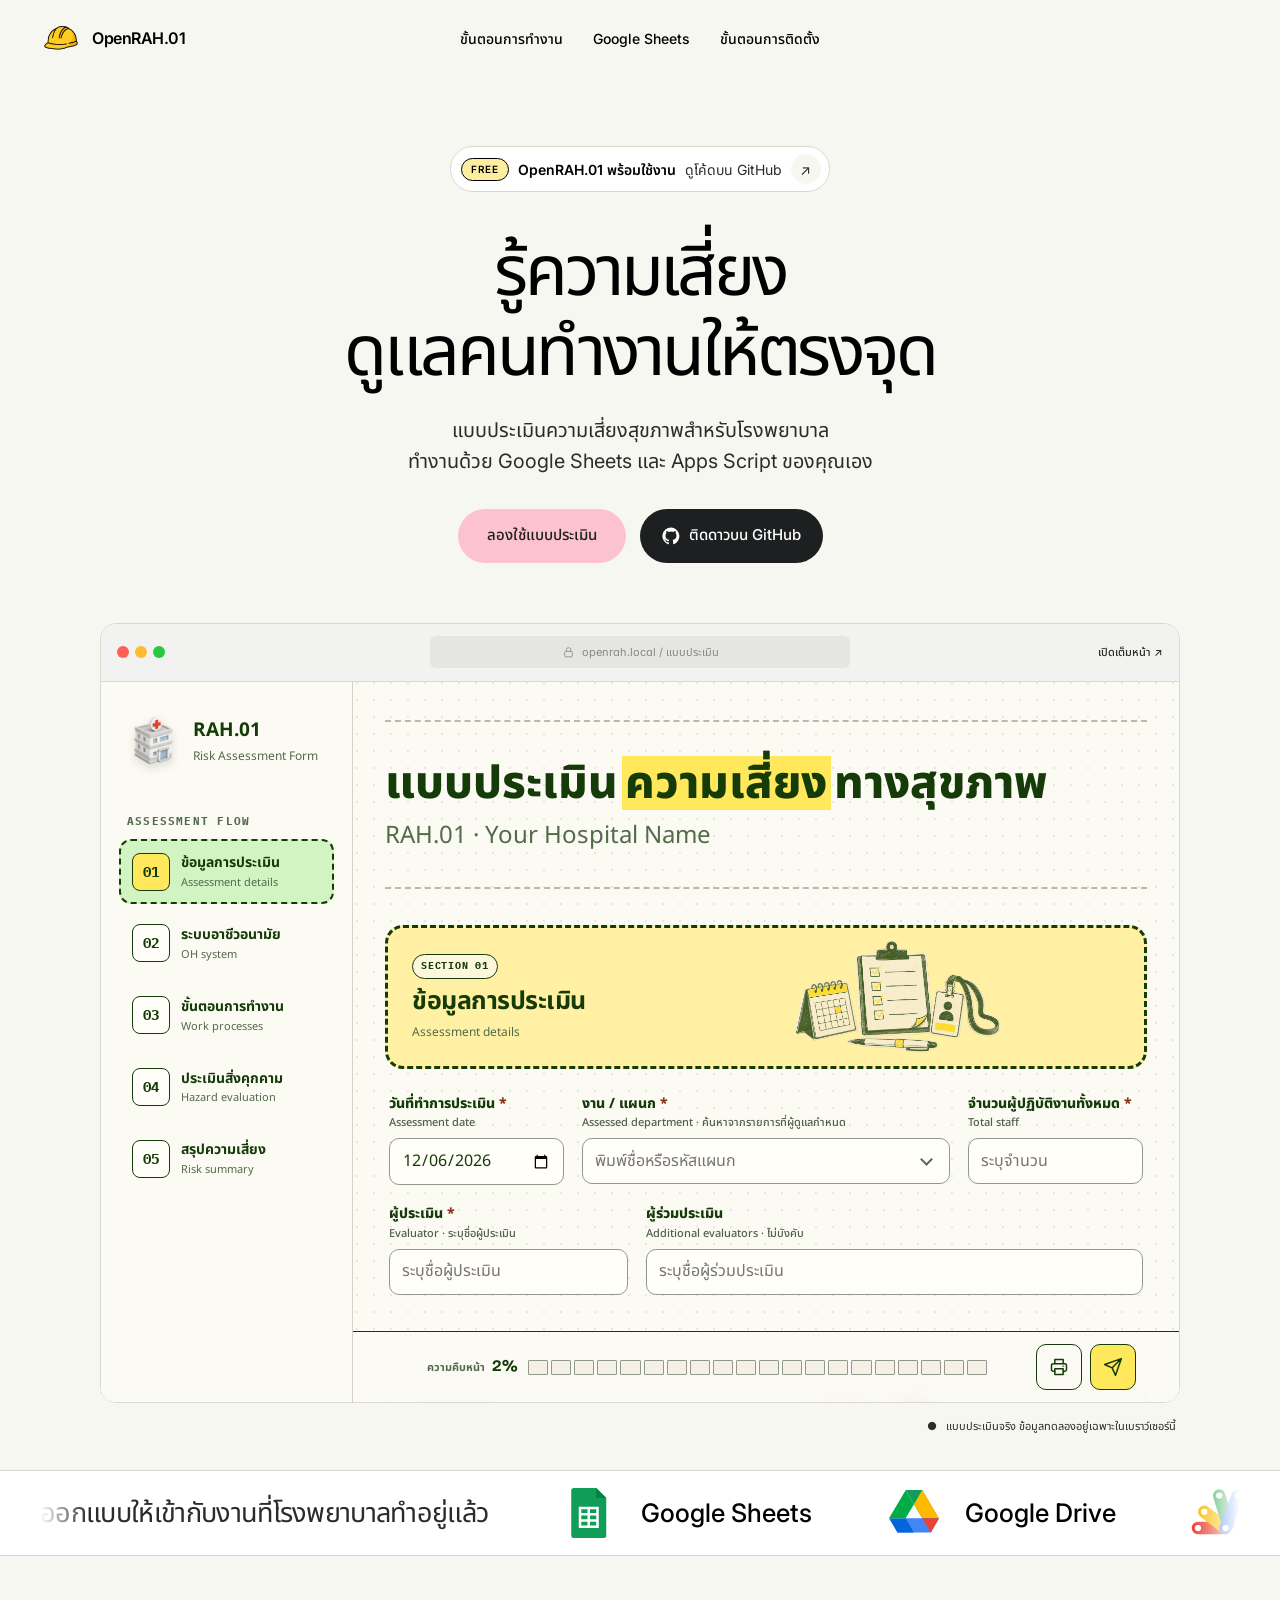
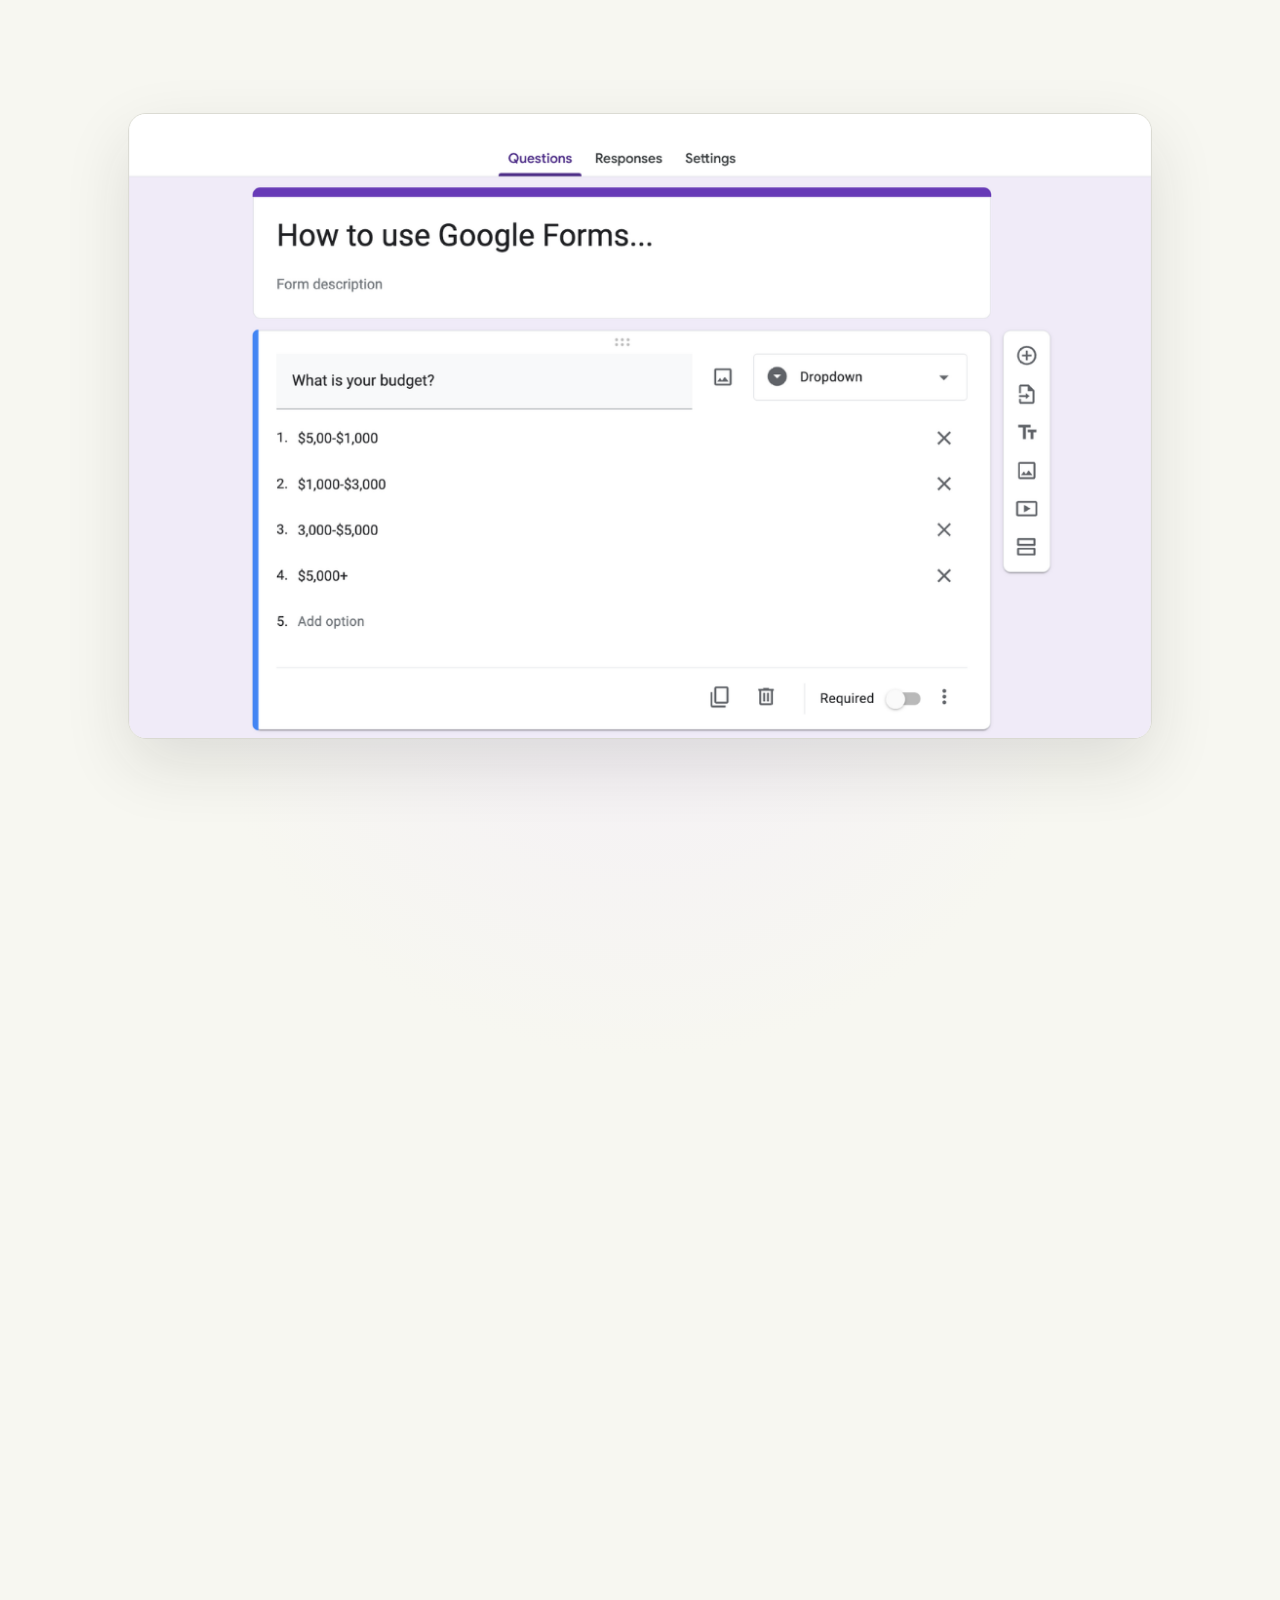
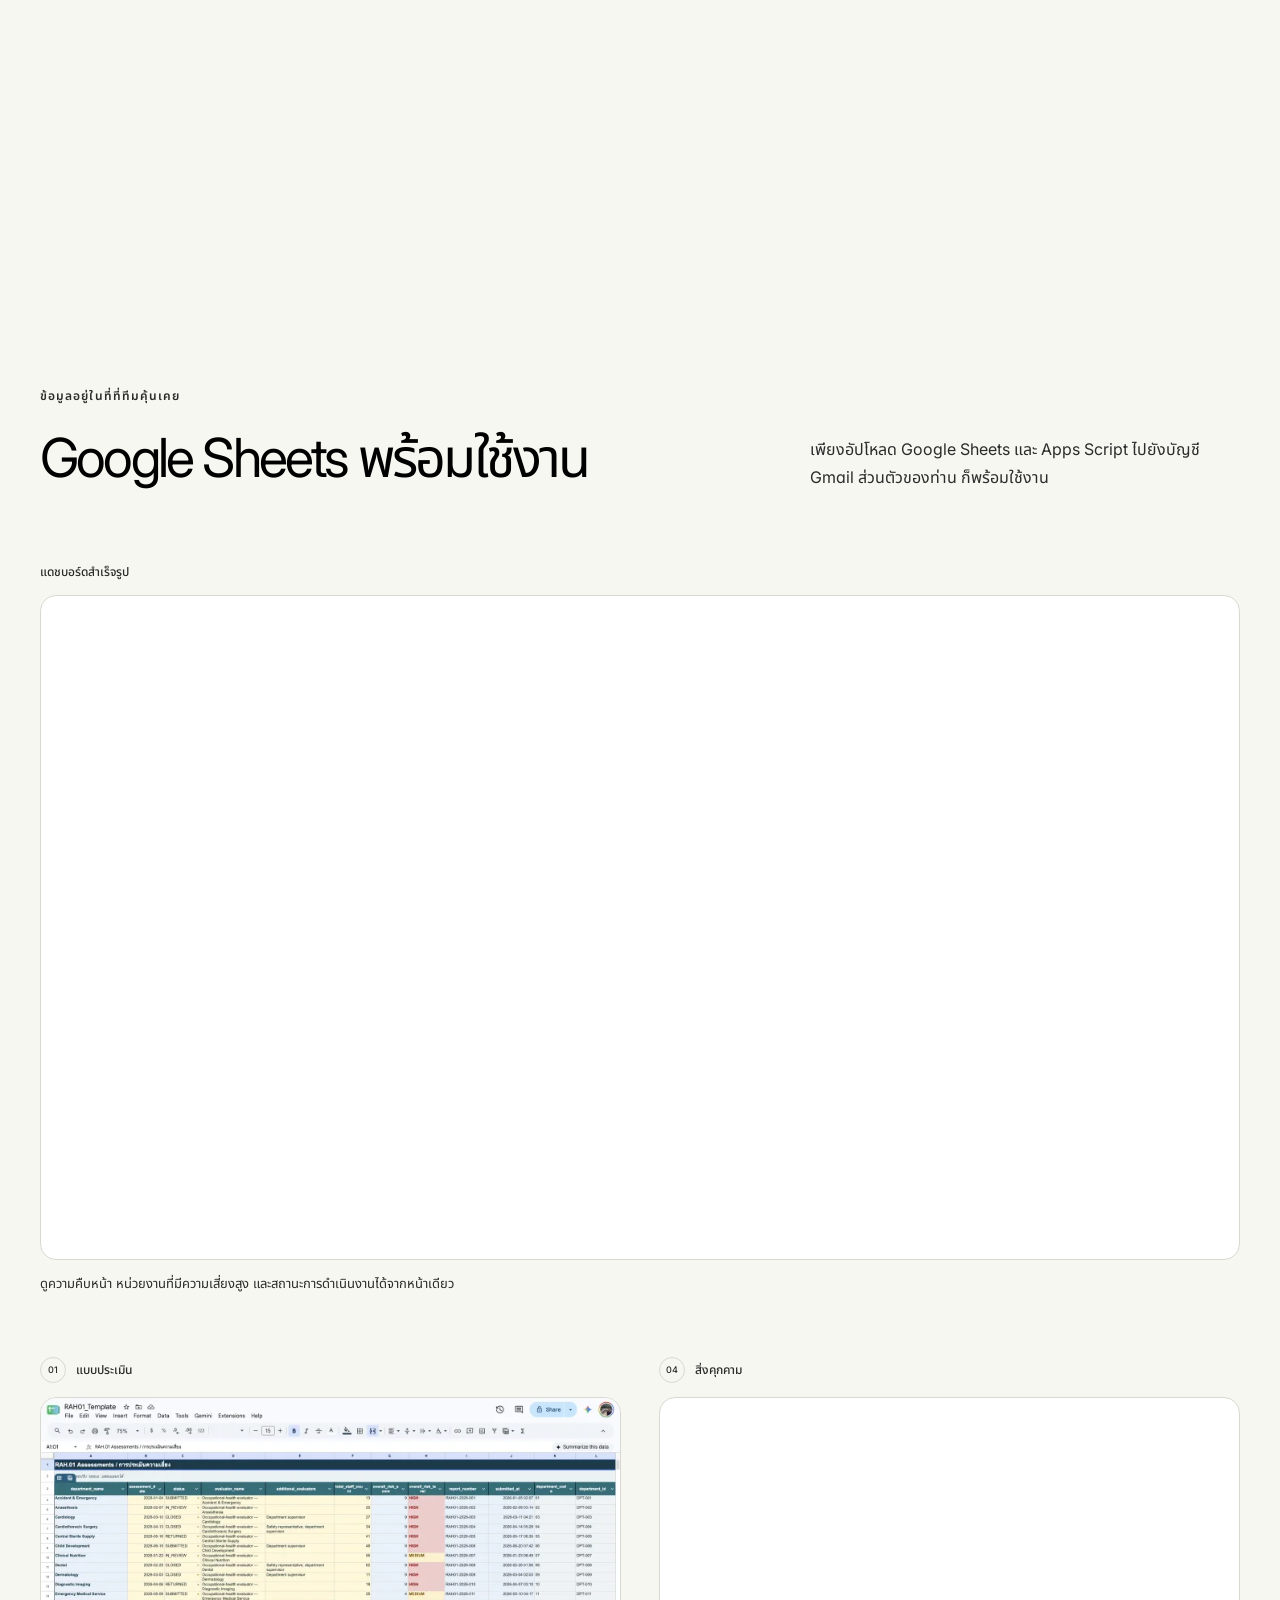
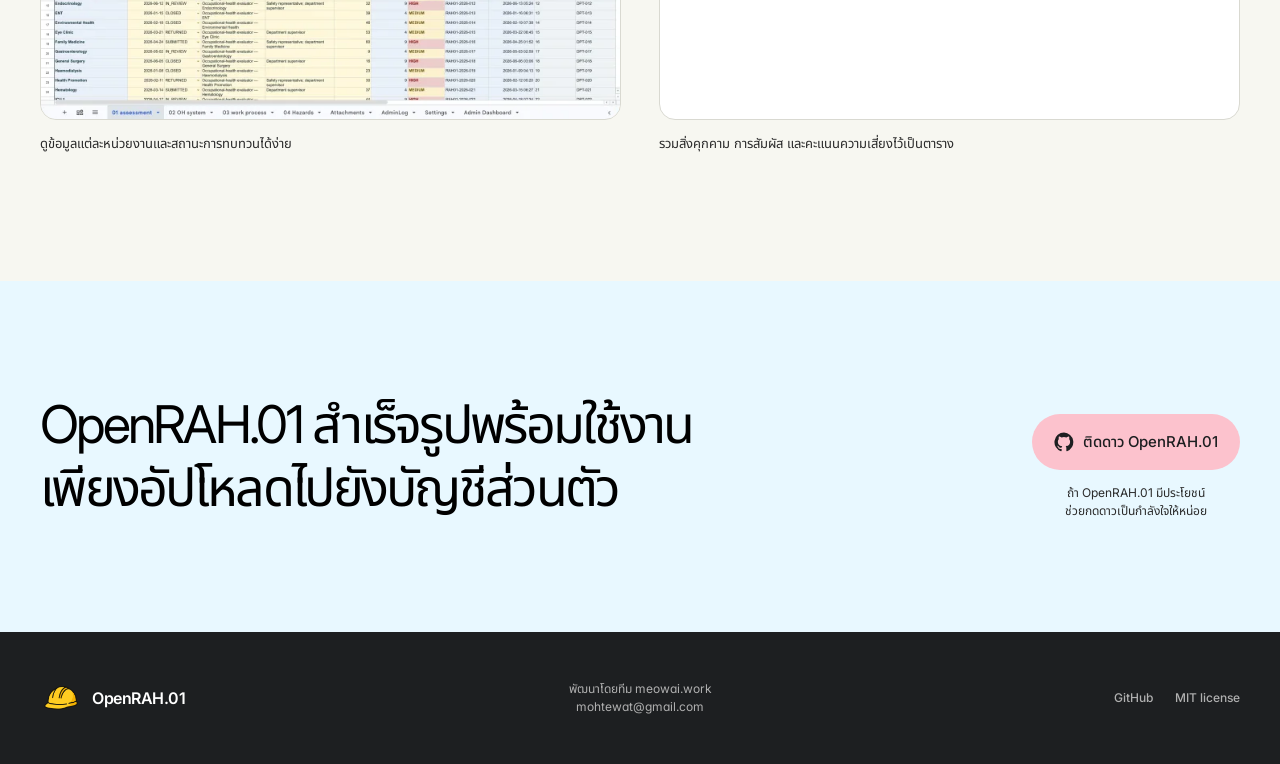
==== commit 646910c3: "Improve responsive website storytelling" ====
--- a/index.html
+++ b/index.html
@@ -65,7 +65,7 @@
   <link rel="preconnect" href="https://fonts.gstatic.com" crossorigin>
   <link href="https://fonts.googleapis.com/css2?family=Inter:wght@400;500;600&family=Noto+Sans+Thai:wght@400;500;600&display=swap" rel="stylesheet">
   <script>document.documentElement.classList.add('js');</script>
-  <link rel="stylesheet" href="styles/site.css?v=20260828-23">
+  <link rel="stylesheet" href="styles/site.css?v=20260828-36">
   <title>OpenRAH.01 — แบบประเมินความเสี่ยงสุขภาพสำหรับโรงพยาบาล</title>
 </head>
 <body>
@@ -145,7 +145,33 @@
       </div>
     </section>
 
-    <section class="section section--how" id="how-it-works" aria-labelledby="how-title">
+    <section class="tear-story" id="how-it-works" aria-labelledby="tear-story-title" data-tear-story>
+      <div class="tear-story__stage">
+        <div class="tear-story__paper" data-tear-paper>
+          <div class="tear-story__base">
+            <img src="assets/site/google-forms-before.png" width="1400" height="856" alt="หน้าสร้างแบบสอบถามใน Google Forms">
+          </div>
+
+          <div class="tear-story__piece tear-story__piece--left" aria-hidden="true">
+            <img src="assets/site/google-forms-before.png" width="1400" height="856" alt="">
+          </div>
+          <div class="tear-story__piece tear-story__piece--right" aria-hidden="true">
+            <img src="assets/site/google-forms-before.png" width="1400" height="856" alt="">
+          </div>
+
+        </div>
+
+        <div class="tear-story__message">
+          <p class="tear-story__eyebrow">ถึงเวลาเปลี่ยนวิธีทำงาน</p>
+          <h2 id="tear-story-title">
+            <span>บอกลา Google Form</span>
+            <span>สร้างแบบสอบถามไม่ถูกใจ</span>
+          </h2>
+        </div>
+      </div>
+    </section>
+
+    <section class="section section--how" aria-labelledby="how-title">
       <div class="page-shell">
         <div class="section-heading reveal">
           <div>
@@ -253,6 +279,6 @@
     </div>
   </footer>
 
-  <script src="scripts/site.js?v=20260828-5" defer></script>
+  <script src="scripts/site.js?v=20260828-15" defer></script>
 </body>
 </html>
--- a/styles/site.css
+++ b/styles/site.css
@@ -366,6 +366,175 @@
   to { transform: translateX(-50%); }
 }
 
+.tear-story {
+  position: relative;
+  overflow: visible;
+  padding: 120px 0;
+  background:
+    radial-gradient(circle at 50% 42%, rgba(241, 232, 251, .54), transparent 42%),
+    var(--color-parchment);
+  scroll-margin-top: 0;
+}
+
+.tear-story__stage {
+  display: grid;
+  width: min(calc(100% - 48px), 1120px);
+  margin-inline: auto;
+  justify-items: center;
+  gap: 68px;
+}
+
+.tear-story__paper {
+  position: relative;
+  width: 100%;
+  max-width: 1050px;
+  aspect-ratio: 1400 / 856;
+}
+
+.tear-story__base,
+.tear-story__piece {
+  position: absolute;
+  overflow: hidden;
+  inset: 0;
+  border: 1px solid var(--color-line);
+  border-radius: 18px;
+  box-shadow: 0 26px 68px rgba(29, 31, 33, .12);
+}
+
+.tear-story__base img,
+.tear-story__piece img {
+  display: block;
+  width: 100%;
+  height: 100%;
+  object-fit: cover;
+}
+
+.tear-story__piece { display: none; }
+
+.tear-story__message {
+  color: var(--color-pure-black);
+  text-align: center;
+}
+
+.tear-story__eyebrow {
+  margin: 0 0 20px;
+  color: var(--color-graphite);
+  font-size: 12px;
+  font-weight: 600;
+  letter-spacing: .09em;
+  text-transform: uppercase;
+}
+
+.tear-story__message h2 {
+  margin: 0;
+  font-size: clamp(42px, 6vw, 82px);
+  font-weight: 400;
+  letter-spacing: -.055em;
+  line-height: 1.1;
+  text-wrap: balance;
+}
+
+.tear-story__message h2 span { display: block; }
+
+.tear-story.is-enhanced {
+  height: 170vh;
+  height: 170svh;
+  padding: 0;
+  --base-opacity: 1;
+  --piece-opacity: 0;
+  --paper-opacity: 1;
+  --paper-scale: 1;
+  --paper-y: 0px;
+  --left-x: 0vw;
+  --left-y: 0vh;
+  --left-rotate: 0deg;
+  --right-x: 0vw;
+  --right-y: 0vh;
+  --right-rotate: 0deg;
+  --message-opacity: 0;
+  --message-y: 3vh;
+  --message-scale: .96;
+}
+
+.tear-story.is-enhanced .tear-story__stage {
+  position: sticky;
+  z-index: 2;
+  top: 0;
+  width: 100%;
+  height: 100vh;
+  height: 100svh;
+  min-height: 560px;
+  margin: 0;
+  padding: clamp(28px, 5vh, 64px) 24px;
+  grid-template: 1fr / 1fr;
+  place-items: center;
+  gap: 0;
+  overflow: hidden;
+}
+
+.tear-story.is-enhanced .tear-story__paper,
+.tear-story.is-enhanced .tear-story__message {
+  grid-area: 1 / 1;
+}
+
+.tear-story.is-enhanced .tear-story__paper {
+  width: min(calc(100vw - 48px), 1050px);
+  opacity: var(--paper-opacity);
+  transform: translate3d(0, var(--paper-y), 0) scale(var(--paper-scale));
+  transform-origin: center;
+  will-change: transform, opacity;
+}
+
+.tear-story.is-enhanced .tear-story__base {
+  opacity: var(--base-opacity);
+  will-change: opacity;
+}
+
+.tear-story.is-enhanced .tear-story__piece {
+  display: block;
+  border: 0;
+  border-radius: 18px;
+  box-shadow: none;
+  opacity: var(--piece-opacity);
+  will-change: transform, opacity;
+}
+
+.tear-story.is-enhanced .tear-story__piece--left {
+  clip-path: polygon(0 0, 50% 0, 49.6% 3%, 50.5% 6%, 49.4% 9%, 50.8% 12%, 49.7% 15%, 50.2% 18%, 49.3% 21%, 50.6% 24%, 49.8% 27%, 50.9% 30%, 49.5% 33%, 50.4% 36%, 49.2% 39%, 50.7% 42%, 49.6% 45%, 50.3% 48%, 49.1% 51%, 50.5% 54%, 49.7% 57%, 50.8% 60%, 49.4% 63%, 50.1% 66%, 49.2% 69%, 50.6% 72%, 49.5% 75%, 50.7% 78%, 49.3% 81%, 50.2% 84%, 49.4% 87%, 50.8% 90%, 49.6% 93%, 50.3% 96%, 49.7% 98%, 50% 100%, 0 100%);
+  filter: drop-shadow(3px 2px 2px rgba(29, 31, 33, .16));
+  transform: translate3d(var(--left-x), var(--left-y), 0) rotate(var(--left-rotate));
+  transform-origin: 50% 50%;
+}
+
+.tear-story.is-enhanced .tear-story__piece--right {
+  clip-path: polygon(50% 0, 100% 0, 100% 100%, 50% 100%, 49.7% 98%, 50.3% 96%, 49.6% 93%, 50.8% 90%, 49.4% 87%, 50.2% 84%, 49.3% 81%, 50.7% 78%, 49.5% 75%, 50.6% 72%, 49.2% 69%, 50.1% 66%, 49.4% 63%, 50.8% 60%, 49.7% 57%, 50.5% 54%, 49.1% 51%, 50.3% 48%, 49.6% 45%, 50.7% 42%, 49.2% 39%, 50.4% 36%, 49.5% 33%, 50.9% 30%, 49.8% 27%, 50.6% 24%, 49.3% 21%, 50.2% 18%, 49.7% 15%, 50.8% 12%, 49.4% 9%, 50.5% 6%, 49.6% 3%);
+  filter: drop-shadow(-3px 2px 2px rgba(29, 31, 33, .16));
+  transform: translate3d(var(--right-x), var(--right-y), 0) rotate(var(--right-rotate));
+  transform-origin: 50% 50%;
+}
+
+.tear-story.is-enhanced .tear-story__message {
+  z-index: 5;
+  width: min(calc(100vw - 48px), 900px);
+  opacity: var(--message-opacity);
+  transform: translate3d(0, var(--message-y), 0) scale(var(--message-scale));
+  pointer-events: none;
+  will-change: transform, opacity;
+}
+
+.tear-story.is-enhanced .tear-story__message h2 {
+  font-size: clamp(48px, 7.2vw, 96px);
+  line-height: 1.08;
+}
+
+.tear-story.is-enhanced + .section--how {
+  position: relative;
+  z-index: 1;
+  margin-top: -47vh;
+  margin-top: -47svh;
+  padding-top: 48px;
+}
+
 .section { padding: 128px 0; }
 
 .section-heading {
@@ -648,7 +817,10 @@
 @media (max-width: 980px) {
   .section-heading { grid-template-columns: 1fr; gap: 22px; }
   .section-heading > p { max-width: 620px; }
-  .site-footer__inner { grid-template-columns: 1fr 1fr; }
+  .site-footer__inner {
+    grid-template-columns: 1fr auto 1fr;
+    gap: 24px;
+  }
 }
 
 @media (max-width: 760px) {
@@ -678,6 +850,21 @@
   .principle-group { gap: 56px; padding-right: 56px; }
   .principle-product { gap: 16.5px; font-size: 24px; }
   .principle-product img { width: 54px; height: 54px; flex-basis: 54px; }
+  .tear-story { padding: 88px 0; }
+  .tear-story__stage { width: calc(100% - 32px); gap: 48px; }
+  .tear-story__base,
+  .tear-story__piece { border-radius: 12px; }
+  .tear-story__message h2 { font-size: clamp(36px, 11.2vw, 52px); }
+  .tear-story.is-enhanced { height: 170vh; height: 170svh; }
+  .tear-story.is-enhanced .tear-story__stage { padding: 24px 16px; }
+  .tear-story.is-enhanced .tear-story__paper { width: calc(100vw - 32px); }
+  .tear-story.is-enhanced .tear-story__piece { border-radius: 12px; }
+  .tear-story.is-enhanced .tear-story__message { width: calc(100vw - 40px); }
+  .tear-story.is-enhanced .tear-story__message h2 {
+    font-size: clamp(40px, 12.5vw, 58px);
+    line-height: 1.14;
+  }
+  .tear-story__eyebrow { margin-bottom: 14px; }
   .section { padding: 88px 0; }
   .section-heading { margin-bottom: 48px; }
   .section-heading h2, .final-cta h2 { font-size: 40px; }
@@ -712,6 +899,9 @@
   .final-cta h2 span { white-space: normal; }
   .final-cta__action { margin-inline: auto; }
   .github-button--large { text-align: center; }
+}
+
+@media (max-width: 599px) {
   .site-footer__inner {
     grid-template-columns: 1fr;
     align-items: center;
@@ -731,4 +921,30 @@
   .principle-marquee::-webkit-scrollbar { display: none; }
   .principle-track { animation: none !important; transform: none; }
   .principle-group[aria-hidden="true"] { display: none; }
-}
+  .tear-story.is-enhanced { height: auto; padding: 88px 0; }
+  .tear-story.is-enhanced .tear-story__stage {
+    position: relative;
+    width: min(calc(100% - 48px), 1120px);
+    height: auto;
+    min-height: 0;
+    margin-inline: auto;
+    padding: 0;
+    grid-template: none;
+    gap: 68px;
+    overflow: visible;
+  }
+  .tear-story.is-enhanced .tear-story__paper,
+  .tear-story.is-enhanced .tear-story__message { grid-area: auto; }
+  .tear-story.is-enhanced .tear-story__paper {
+    width: 100%;
+    opacity: 1;
+    transform: none;
+  }
+  .tear-story.is-enhanced .tear-story__base { opacity: 1; }
+  .tear-story.is-enhanced .tear-story__piece { display: none; }
+  .tear-story.is-enhanced .tear-story__message {
+    width: 100%;
+    opacity: 1;
+    transform: none;
+  }
+}
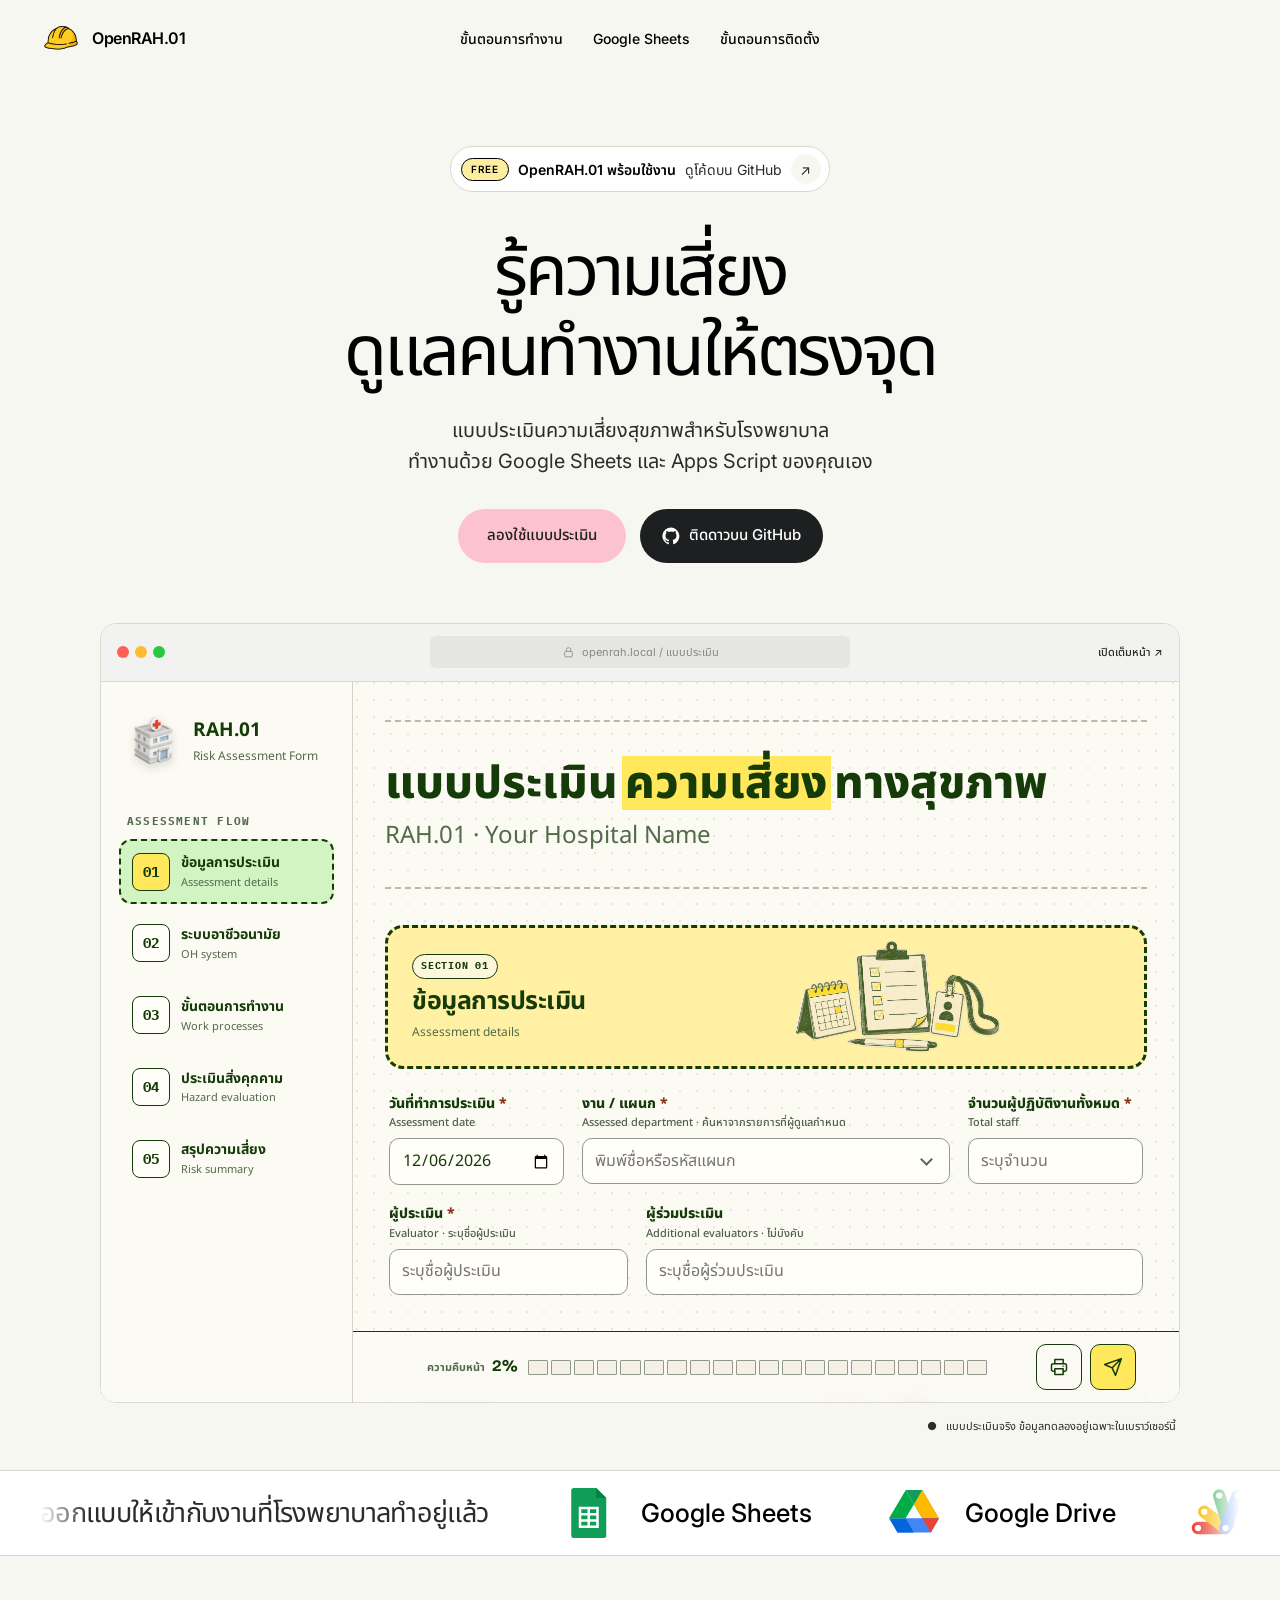
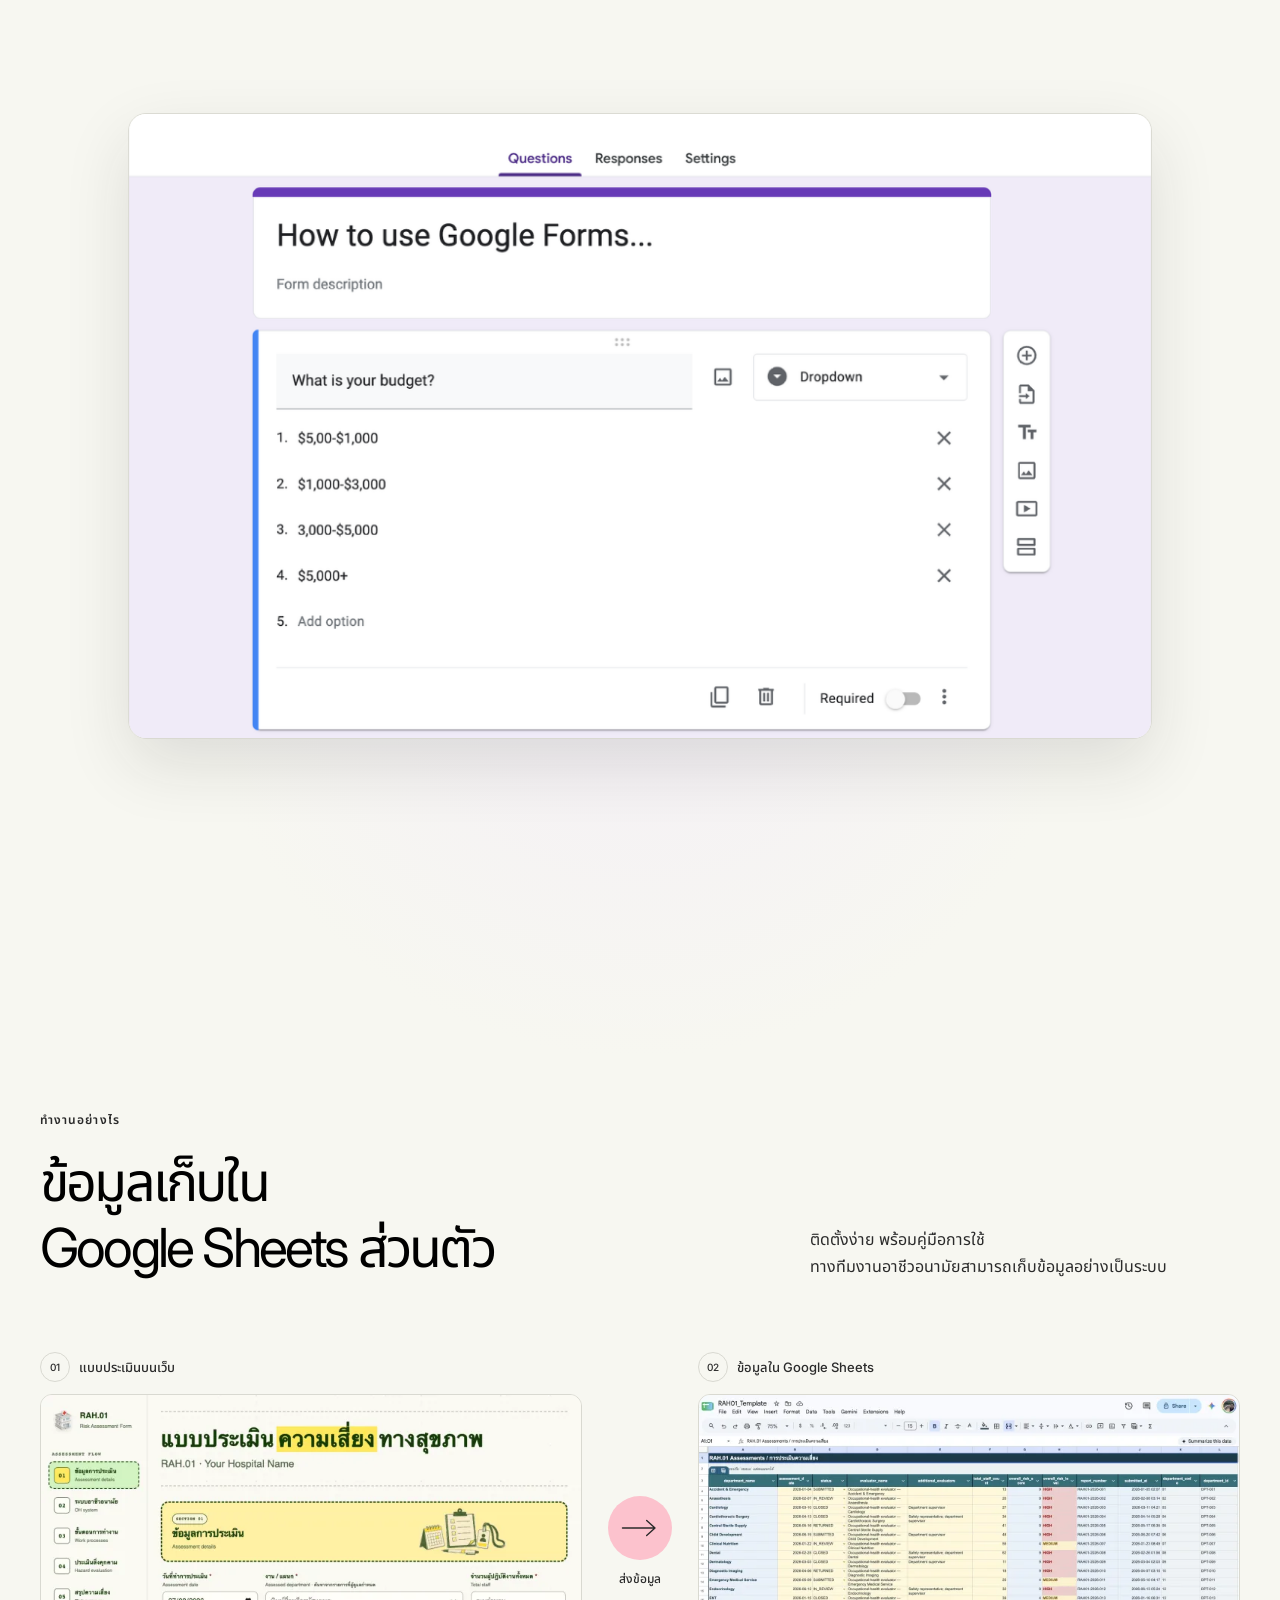
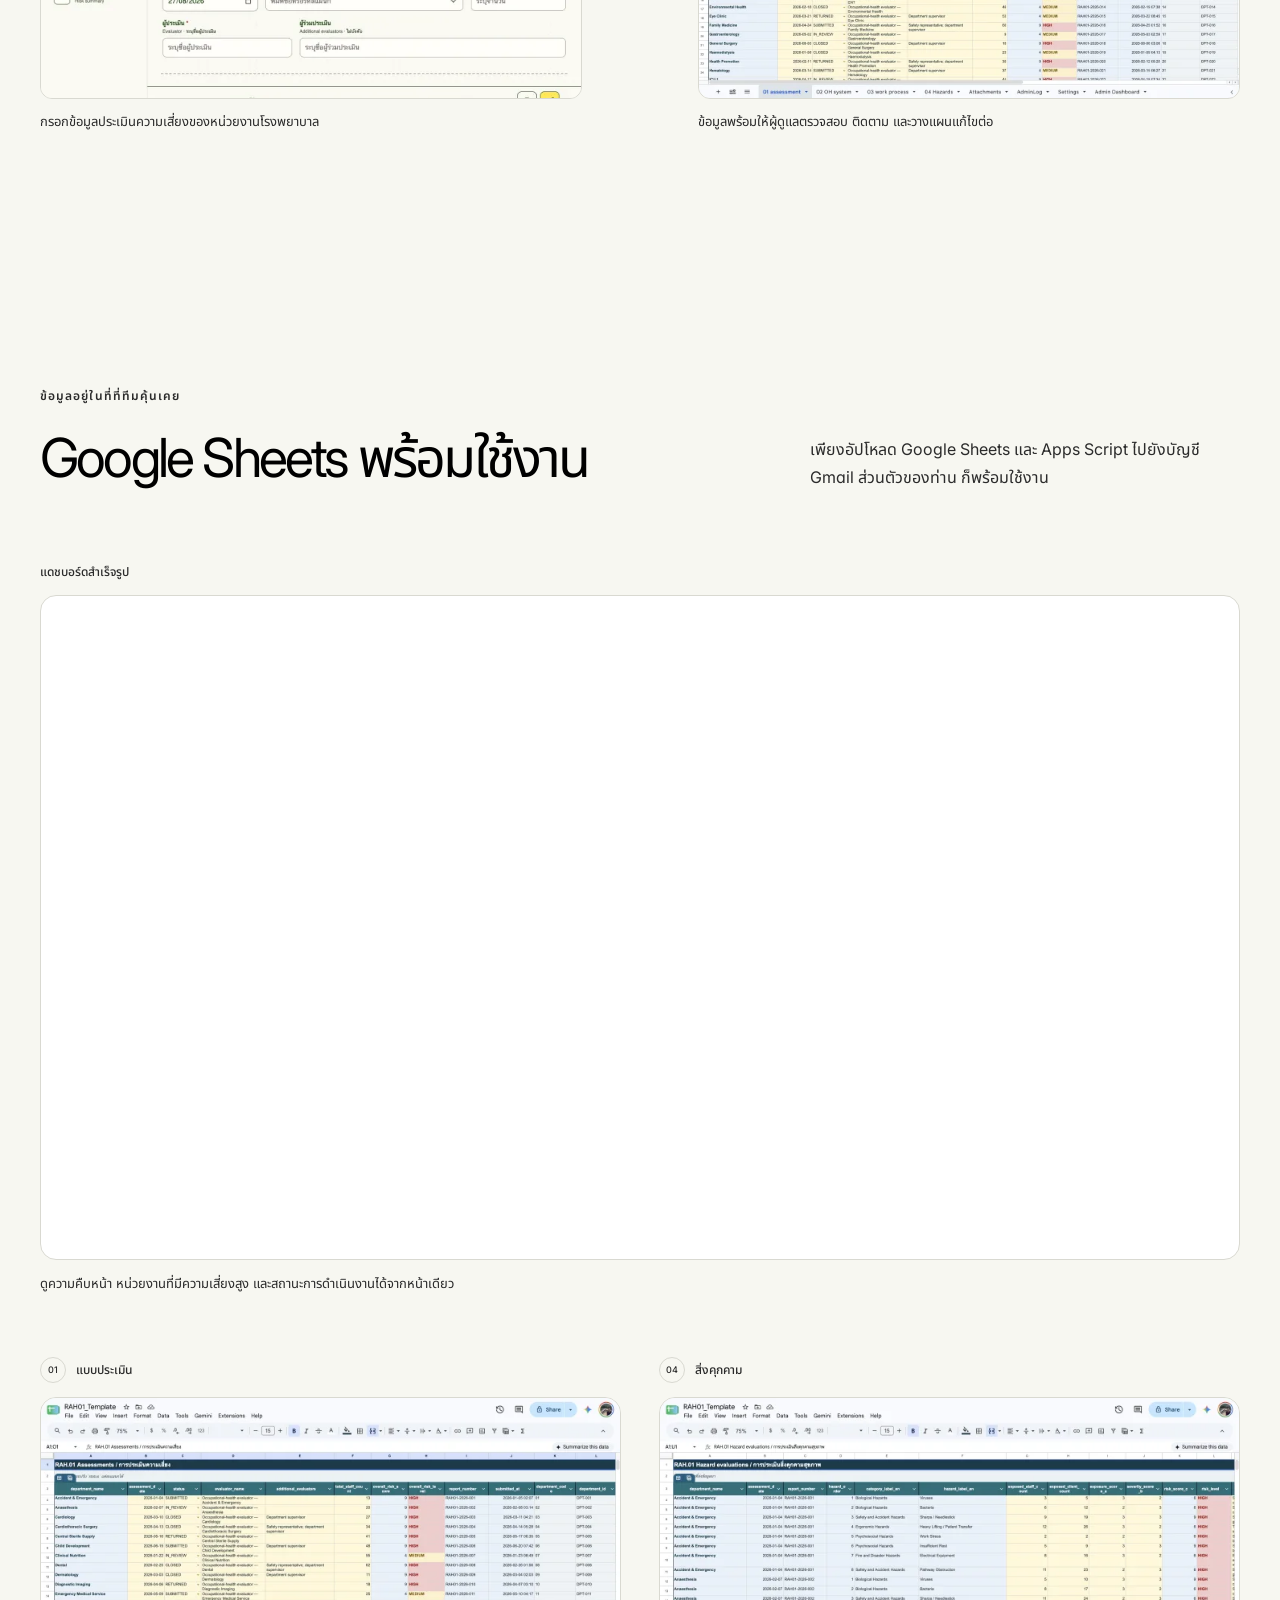
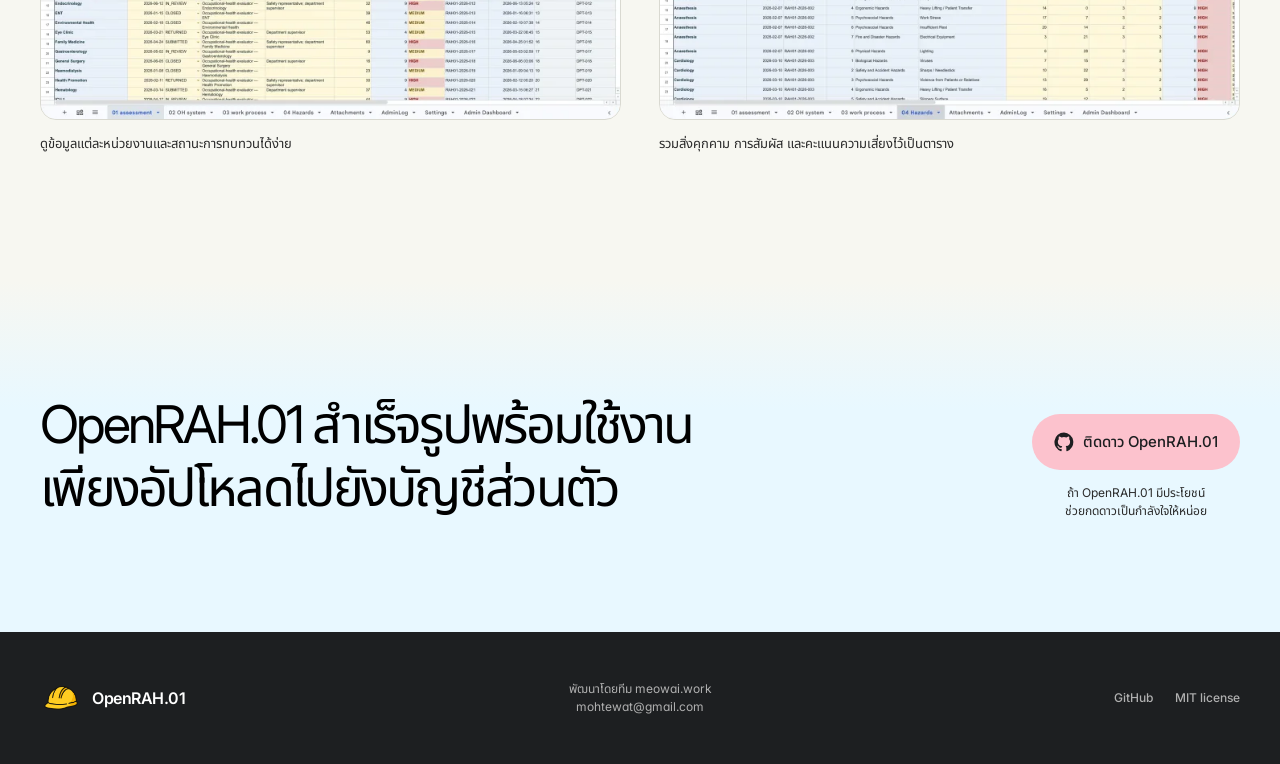
==== commit 1e2e1aae: "Fade final CTA section transition" ====
--- a/index.html
+++ b/index.html
@@ -65,7 +65,7 @@
   <link rel="preconnect" href="https://fonts.gstatic.com" crossorigin>
   <link href="https://fonts.googleapis.com/css2?family=Inter:wght@400;500;600&family=Noto+Sans+Thai:wght@400;500;600&display=swap" rel="stylesheet">
   <script>document.documentElement.classList.add('js');</script>
-  <link rel="stylesheet" href="styles/site.css?v=20260828-36">
+  <link rel="stylesheet" href="styles/site.css?v=20260829-1">
   <title>OpenRAH.01 — แบบประเมินความเสี่ยงสุขภาพสำหรับโรงพยาบาล</title>
 </head>
 <body>
--- a/styles/site.css
+++ b/styles/site.css
@@ -734,7 +734,14 @@
 figure figcaption { margin-top: 14px; color: var(--color-graphite); font-size: 13px; }
 .sheet-grid { display: grid; margin-top: 64px; grid-template-columns: 1fr 1fr; gap: 38px; }
 
-.final-cta { padding: 112px 0; background: var(--color-ice-wash); }
+.final-cta {
+  padding: 112px 0;
+  background: linear-gradient(
+    to bottom,
+    var(--color-parchment) 0,
+    var(--color-ice-wash) clamp(64px, 10vw, 128px)
+  );
+}
 
 .final-cta__inner {
   display: grid;
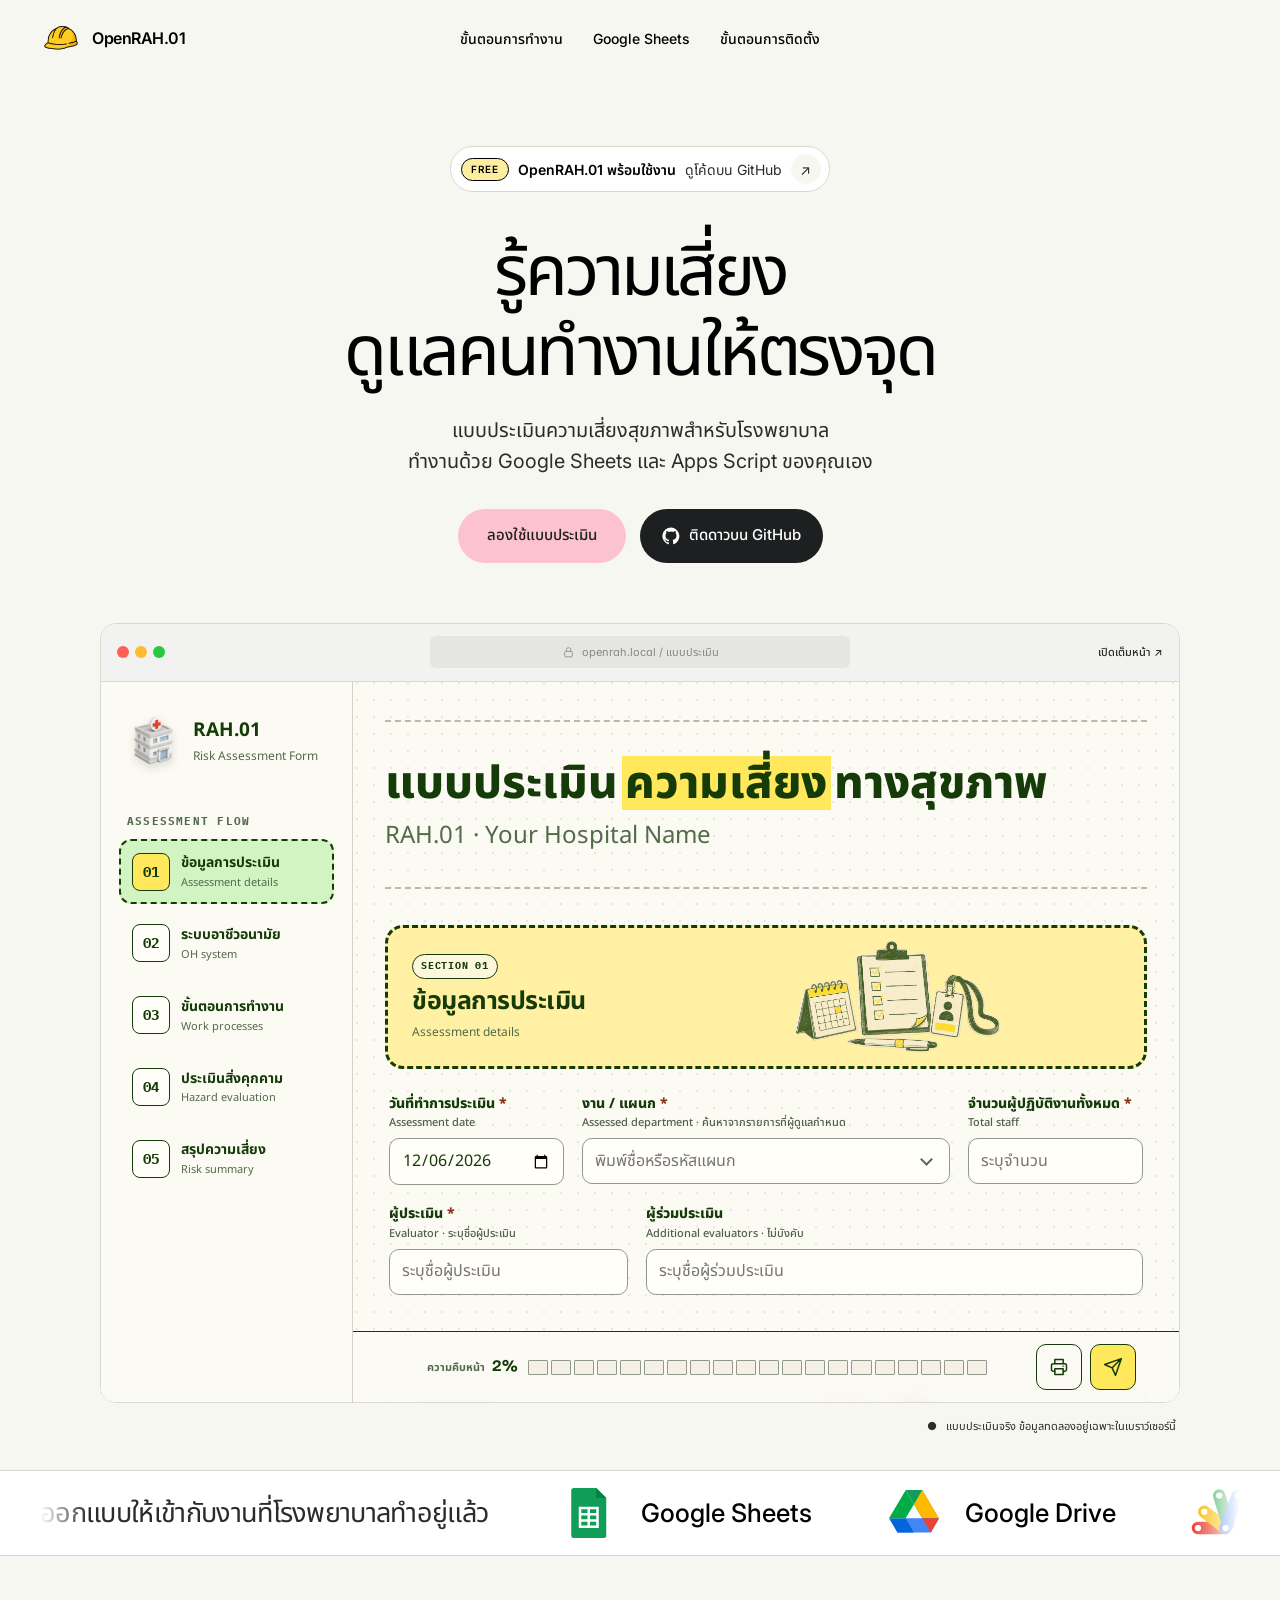
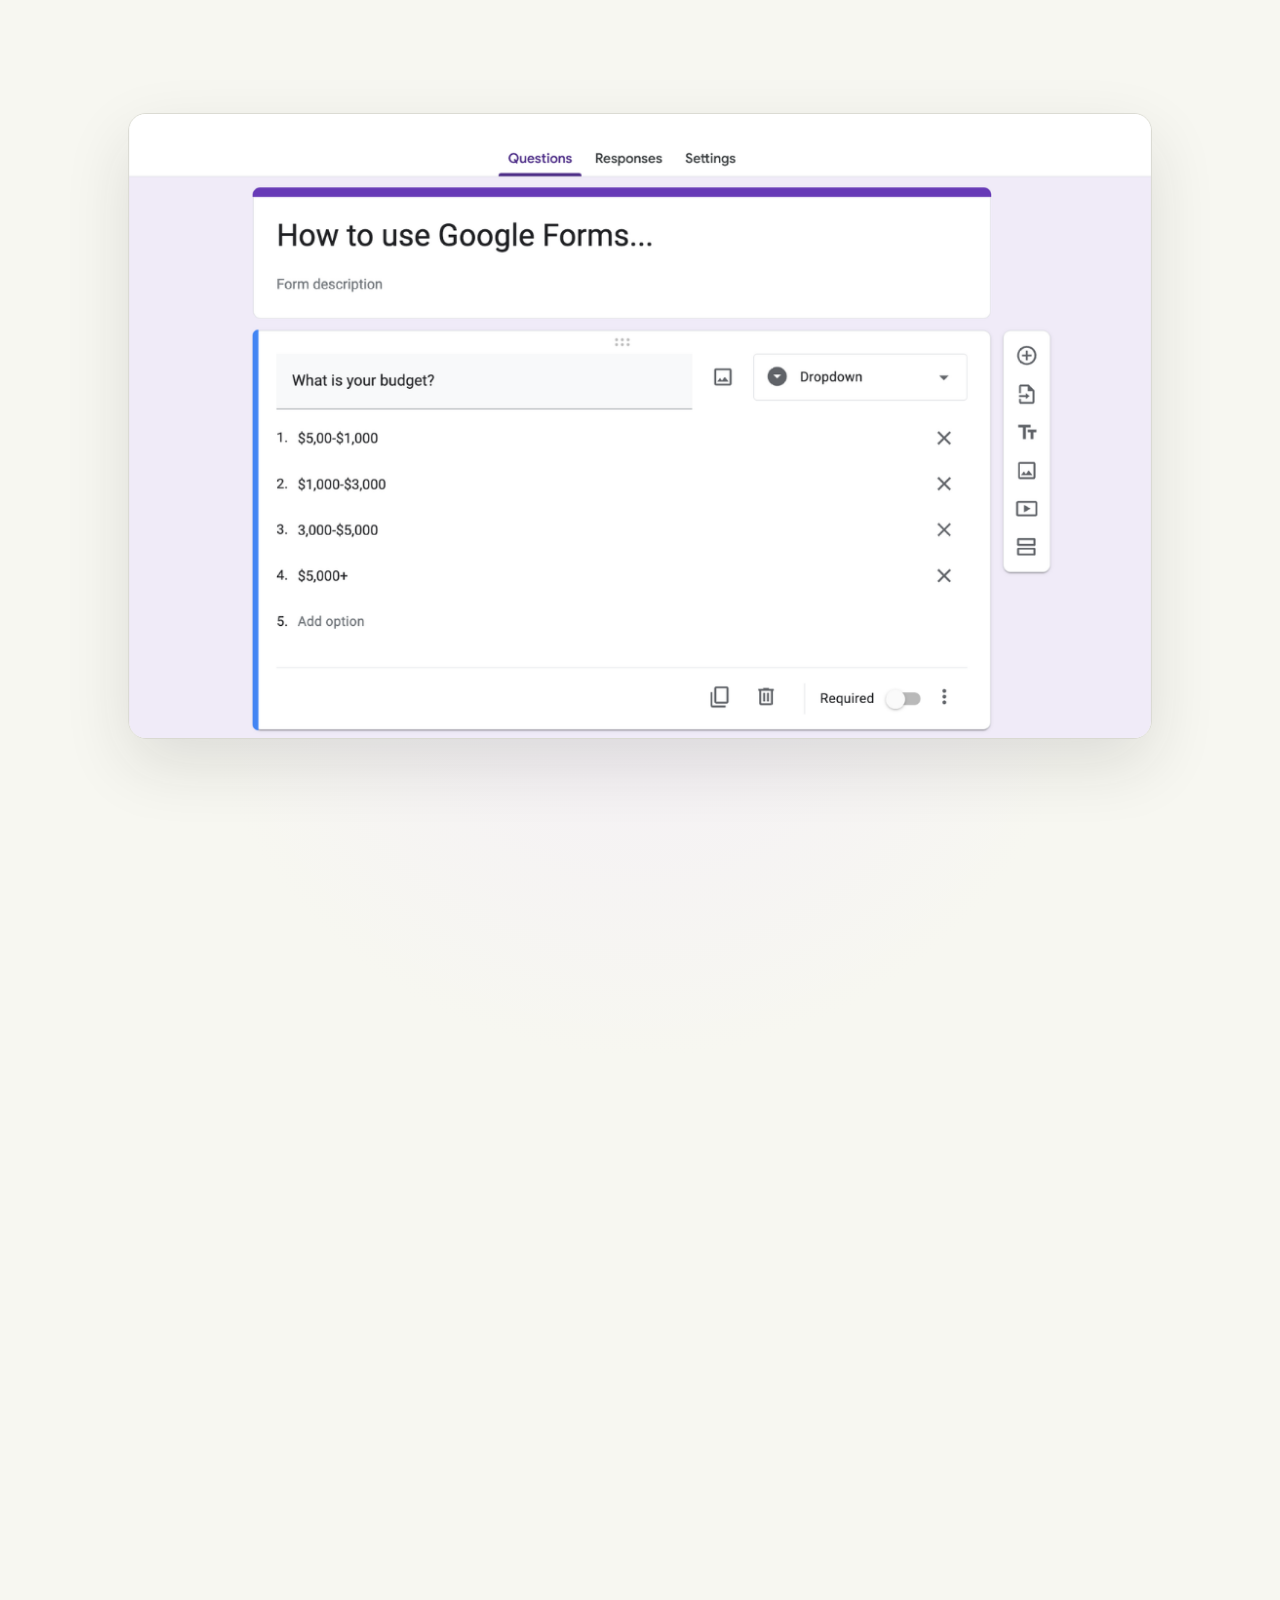
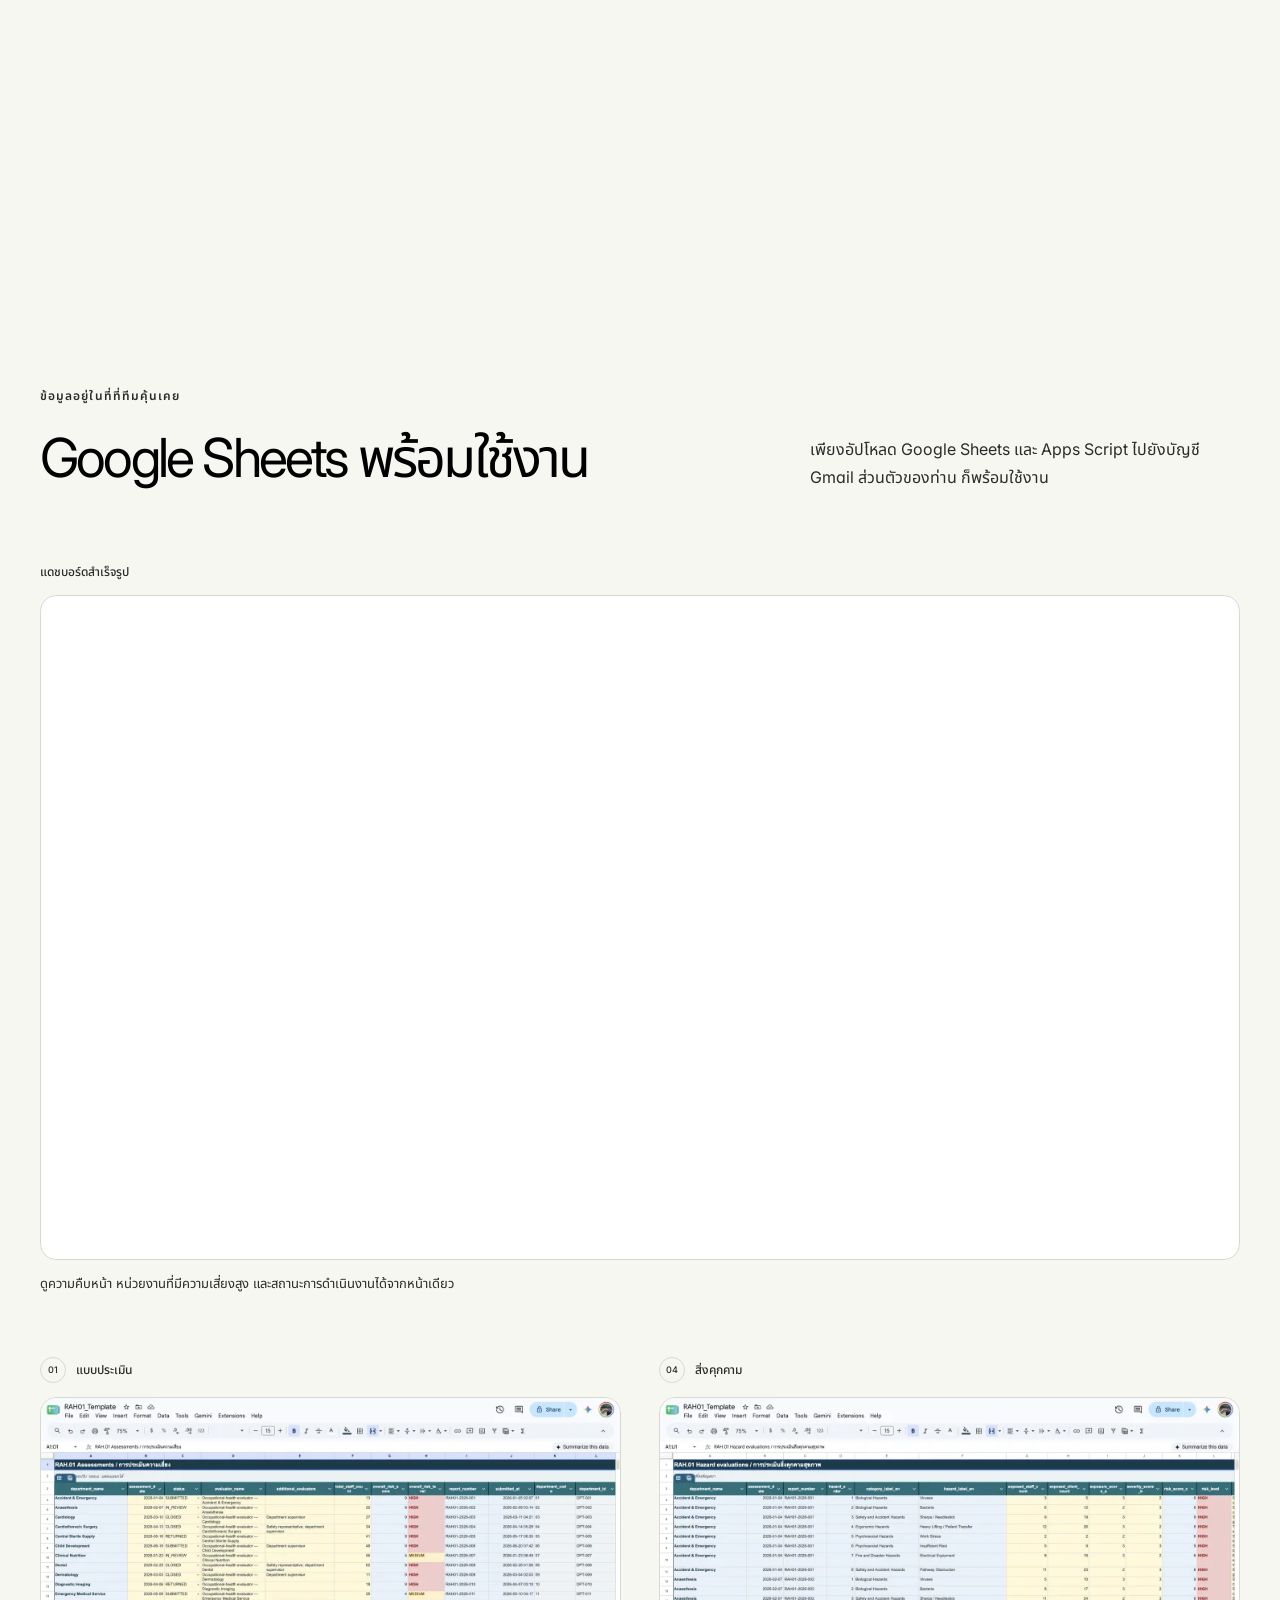
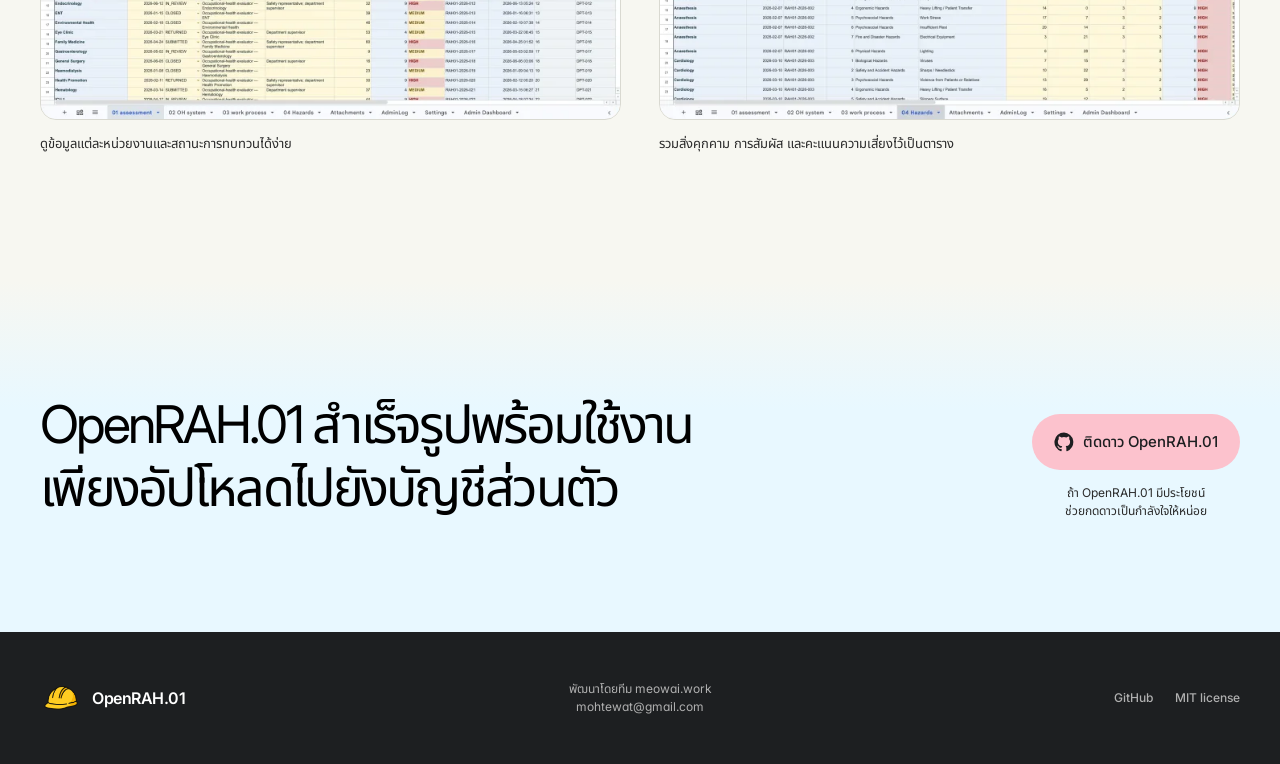
==== commit 5e2e6911: "Refine website workflow copy" ====
--- a/index.html
+++ b/index.html
@@ -176,14 +176,14 @@
         <div class="section-heading reveal">
           <div>
             <p class="eyebrow">ทำงานอย่างไร</p>
-            <h2 id="how-title">ข้อมูลเก็บใน<br>Google Sheets ส่วนตัว</h2>
-          </div>
-          <p>ติดตั้งง่าย พร้อมคู่มือการใช้<br>ทางทีมงานอาชีวอนามัยสามารถเก็บข้อมูลอย่างเป็นระบบ</p>
+            <h2 id="how-title">หน้าเว็บ RAH.01 สำเร็จรูป<br>เพียงอัปโหลดลง Apps Script</h2>
+          </div>
+          <p>ติดตั้งง่าย พร้อมคู่มือการใช้<br>ทีมอาชีวอนามัยสามารถเก็บข้อมูลความเสี่ยงออนไลน์และเป็นระบบ</p>
         </div>
 
         <div class="data-flow">
           <figure class="flow-card reveal">
-            <div class="flow-card__label"><span>01</span> แบบประเมินบนเว็บ</div>
+            <div class="flow-card__label"><span>01</span> แบบประเมิน RAH.01 บนเว็บ</div>
             <picture>
               <source type="image/webp" srcset="assets/site/form-preview-720.webp 720w, assets/site/form-preview-1280.webp 1280w" sizes="(max-width: 760px) calc(100vw - 76px), 520px">
               <img src="assets/site/form-preview-1280.webp" width="1280" height="760" loading="lazy" decoding="async" alt="หน้าแบบประเมินความเสี่ยงสุขภาพ OpenRAH.01 สำหรับกรอกข้อมูลหน่วยงาน">
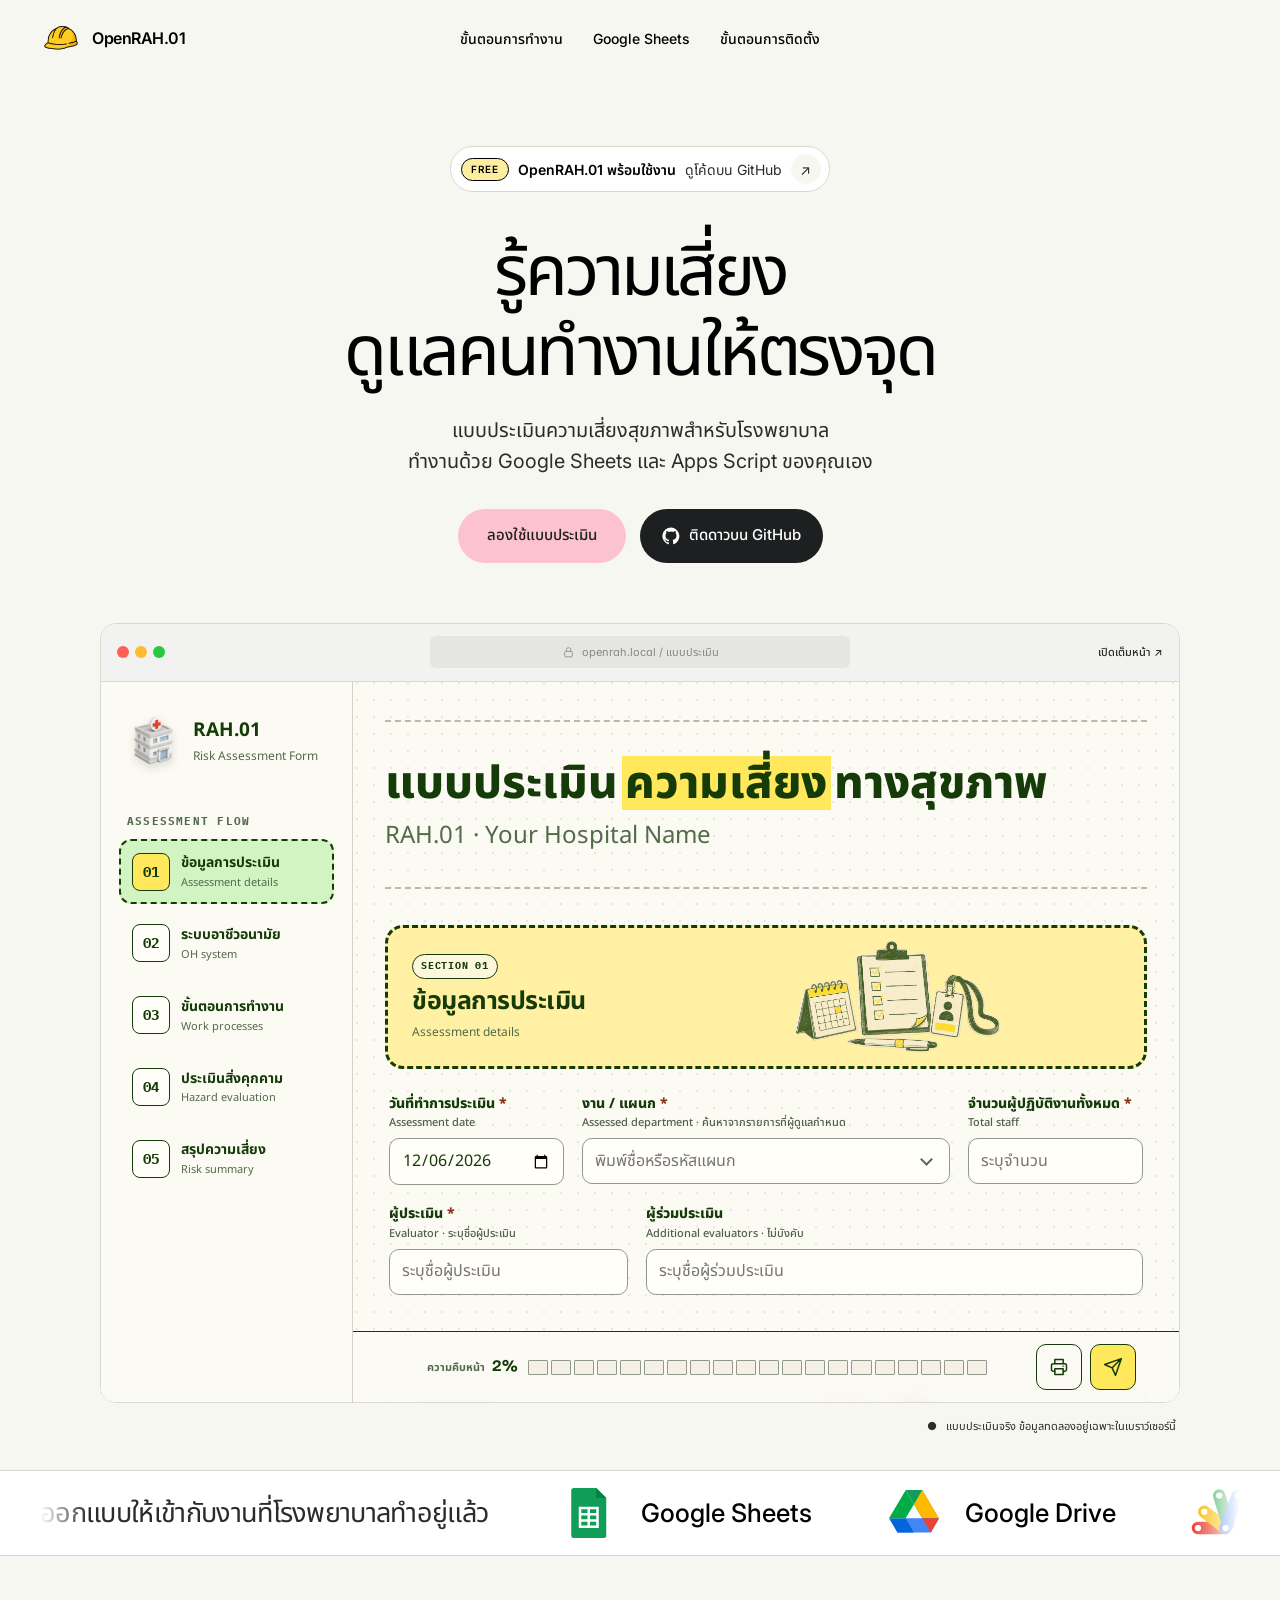
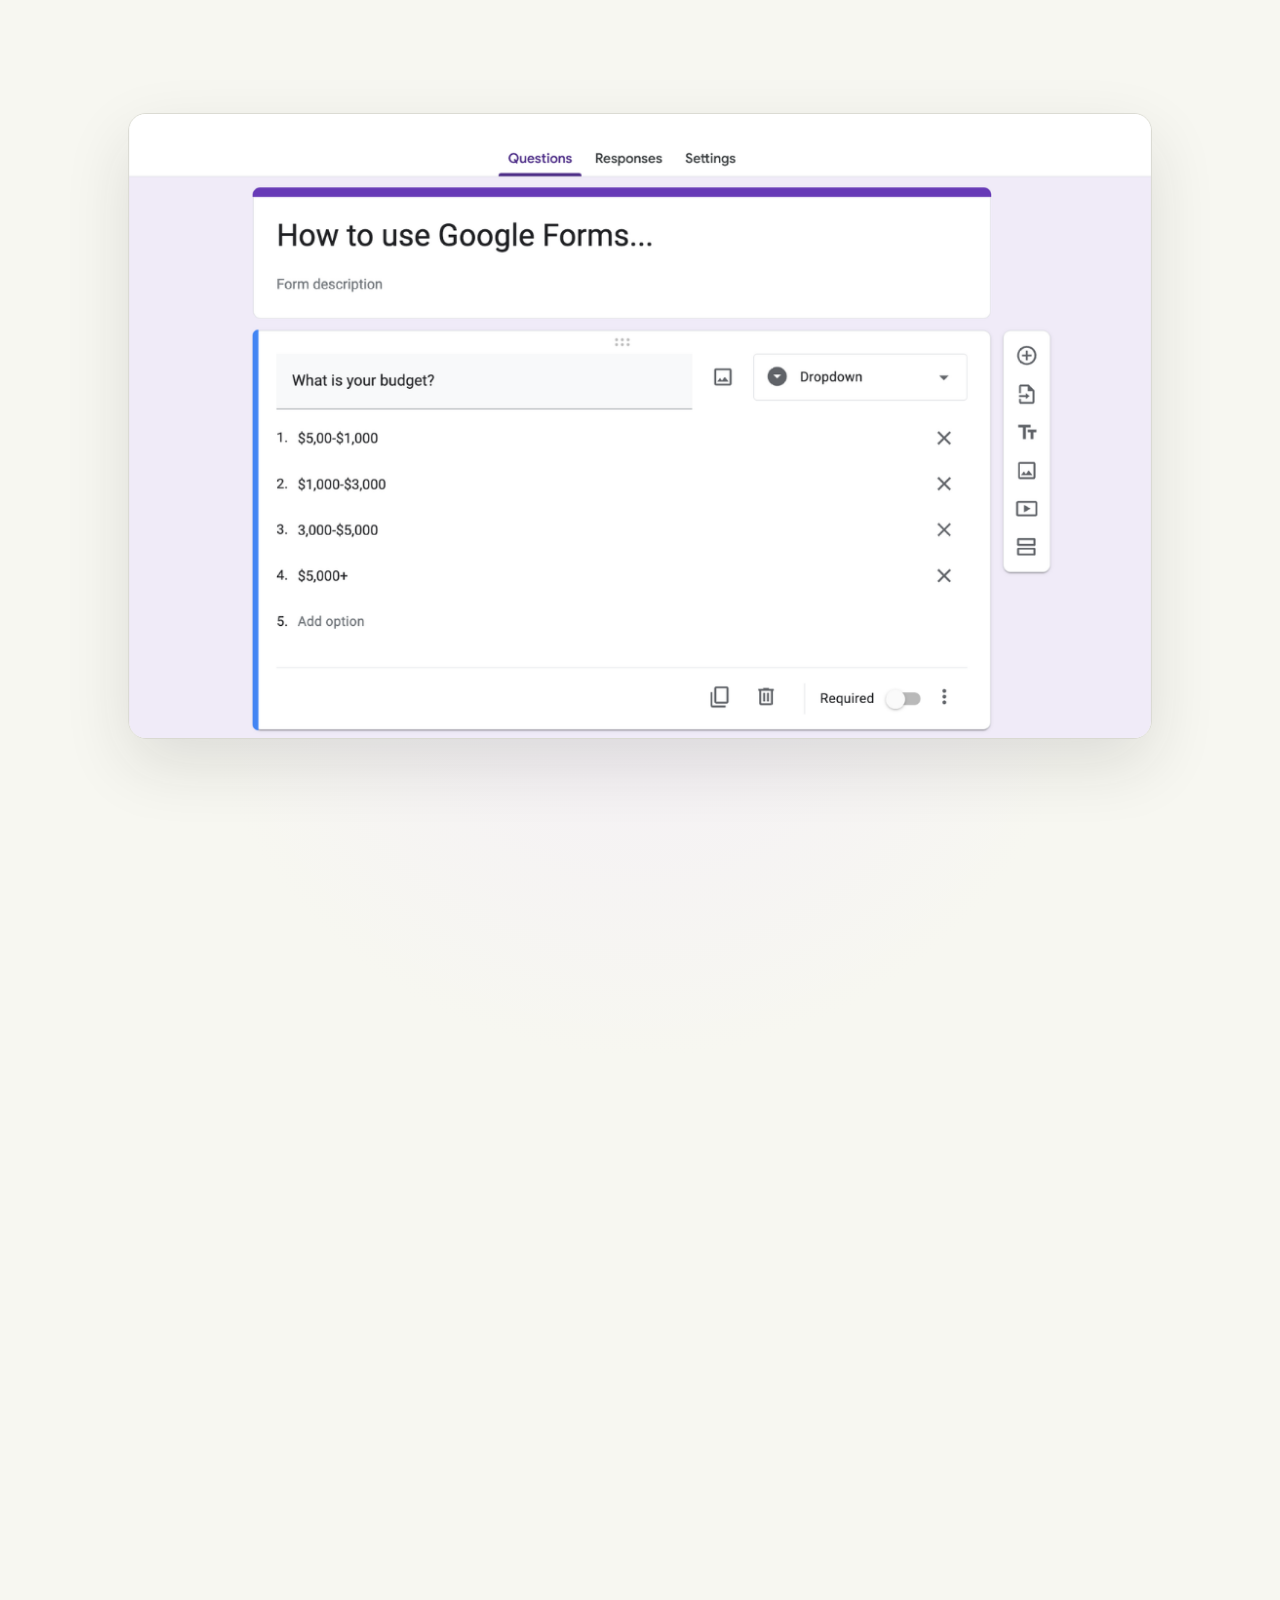
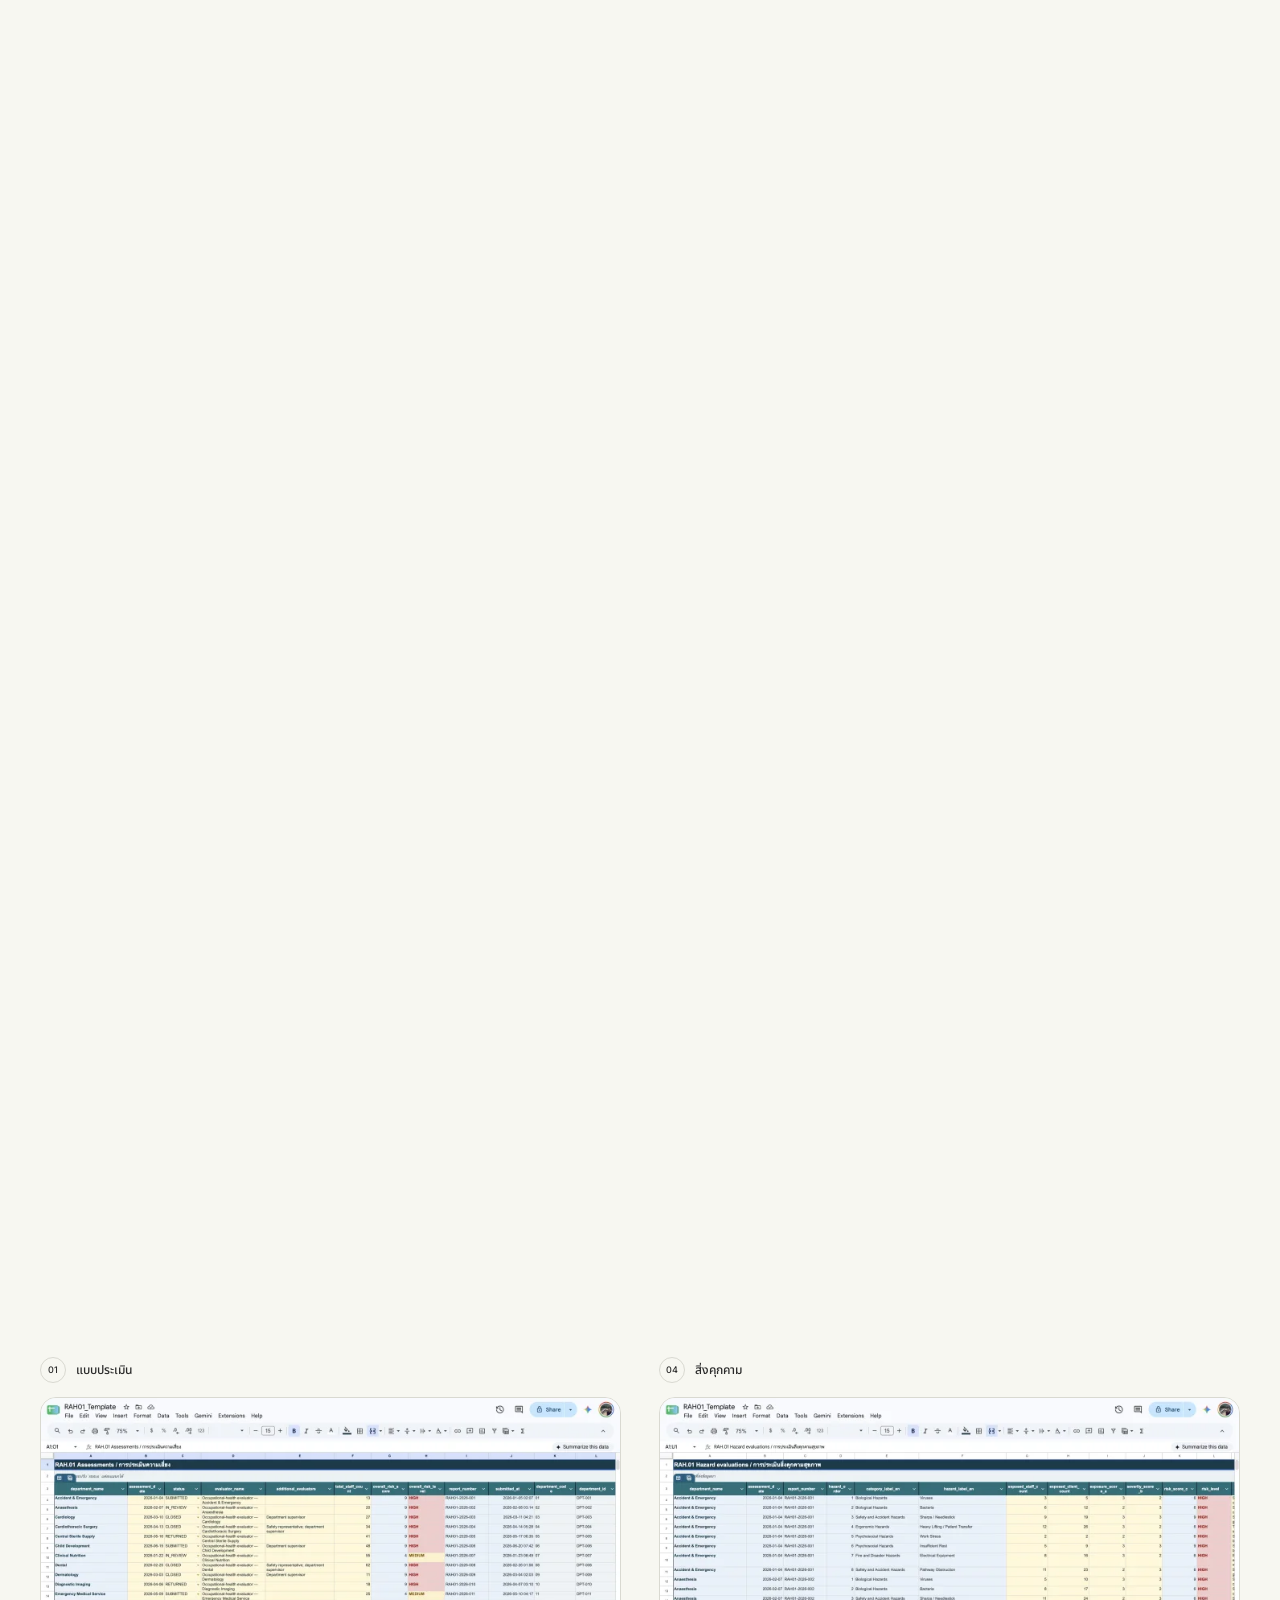
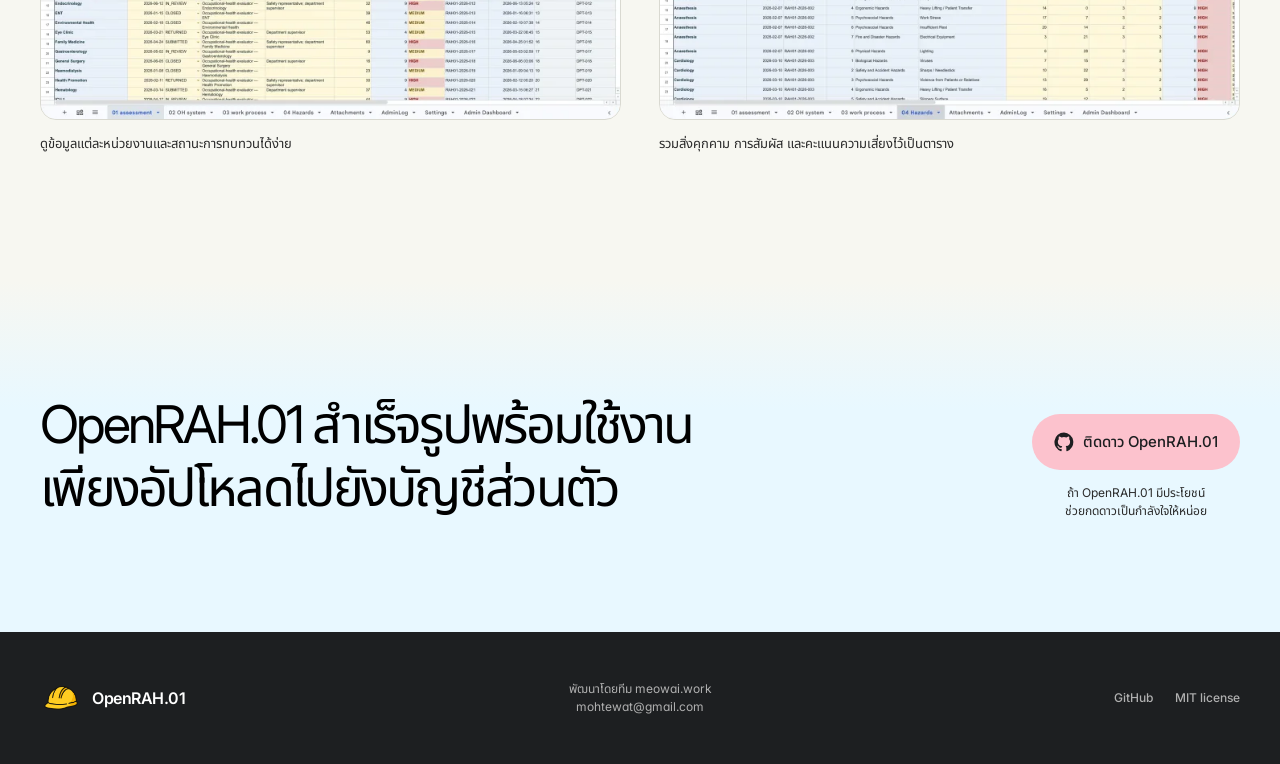
==== commit e42400ac: "Polish workflow copy emphasis" ====
--- a/index.html
+++ b/index.html
@@ -65,7 +65,7 @@
   <link rel="preconnect" href="https://fonts.gstatic.com" crossorigin>
   <link href="https://fonts.googleapis.com/css2?family=Inter:wght@400;500;600&family=Noto+Sans+Thai:wght@400;500;600&display=swap" rel="stylesheet">
   <script>document.documentElement.classList.add('js');</script>
-  <link rel="stylesheet" href="styles/site.css?v=20260829-1">
+  <link rel="stylesheet" href="styles/site.css?v=20260829-2">
   <title>OpenRAH.01 — แบบประเมินความเสี่ยงสุขภาพสำหรับโรงพยาบาล</title>
 </head>
 <body>
@@ -178,7 +178,7 @@
             <p class="eyebrow">ทำงานอย่างไร</p>
             <h2 id="how-title">หน้าเว็บ RAH.01 สำเร็จรูป<br>เพียงอัปโหลดลง Apps Script</h2>
           </div>
-          <p>ติดตั้งง่าย พร้อมคู่มือการใช้<br>ทีมอาชีวอนามัยสามารถเก็บข้อมูลความเสี่ยงออนไลน์และเป็นระบบ</p>
+          <p>ติดตั้งง่าย พร้อมคู่มือการใช้<br>ทีมอาชีวอนามัยสามารถเก็บข้อมูลความเสี่ยง<span class="copy-underline">ออนไลน์</span>และเป็น<span class="copy-underline">ระบบ</span></p>
         </div>
 
         <div class="data-flow">
@@ -217,7 +217,7 @@
             <p class="eyebrow">ข้อมูลอยู่ในที่ที่ทีมคุ้นเคย</p>
             <h2 id="sheets-title">Google Sheets พร้อมใช้งาน</h2>
           </div>
-          <p>เพียงอัปโหลด Google Sheets และ Apps Script ไปยังบัญชี Gmail ส่วนตัวของท่าน ก็พร้อมใช้งาน</p>
+          <p>เพียงอัปโหลด Google Sheets และ Apps Script<br>ไปยังบัญชี Gmail ส่วนตัวของคุณ</p>
         </div>
 
         <figure class="sheet-feature reveal">
--- a/styles/site.css
+++ b/styles/site.css
@@ -560,6 +560,13 @@
   color: var(--color-graphite);
   font-size: 16px;
   line-height: 1.7;
+}
+
+.copy-underline {
+  text-decoration-line: underline;
+  text-decoration-thickness: .08em;
+  text-underline-offset: .16em;
+  text-decoration-skip-ink: auto;
 }
 
 .data-flow {
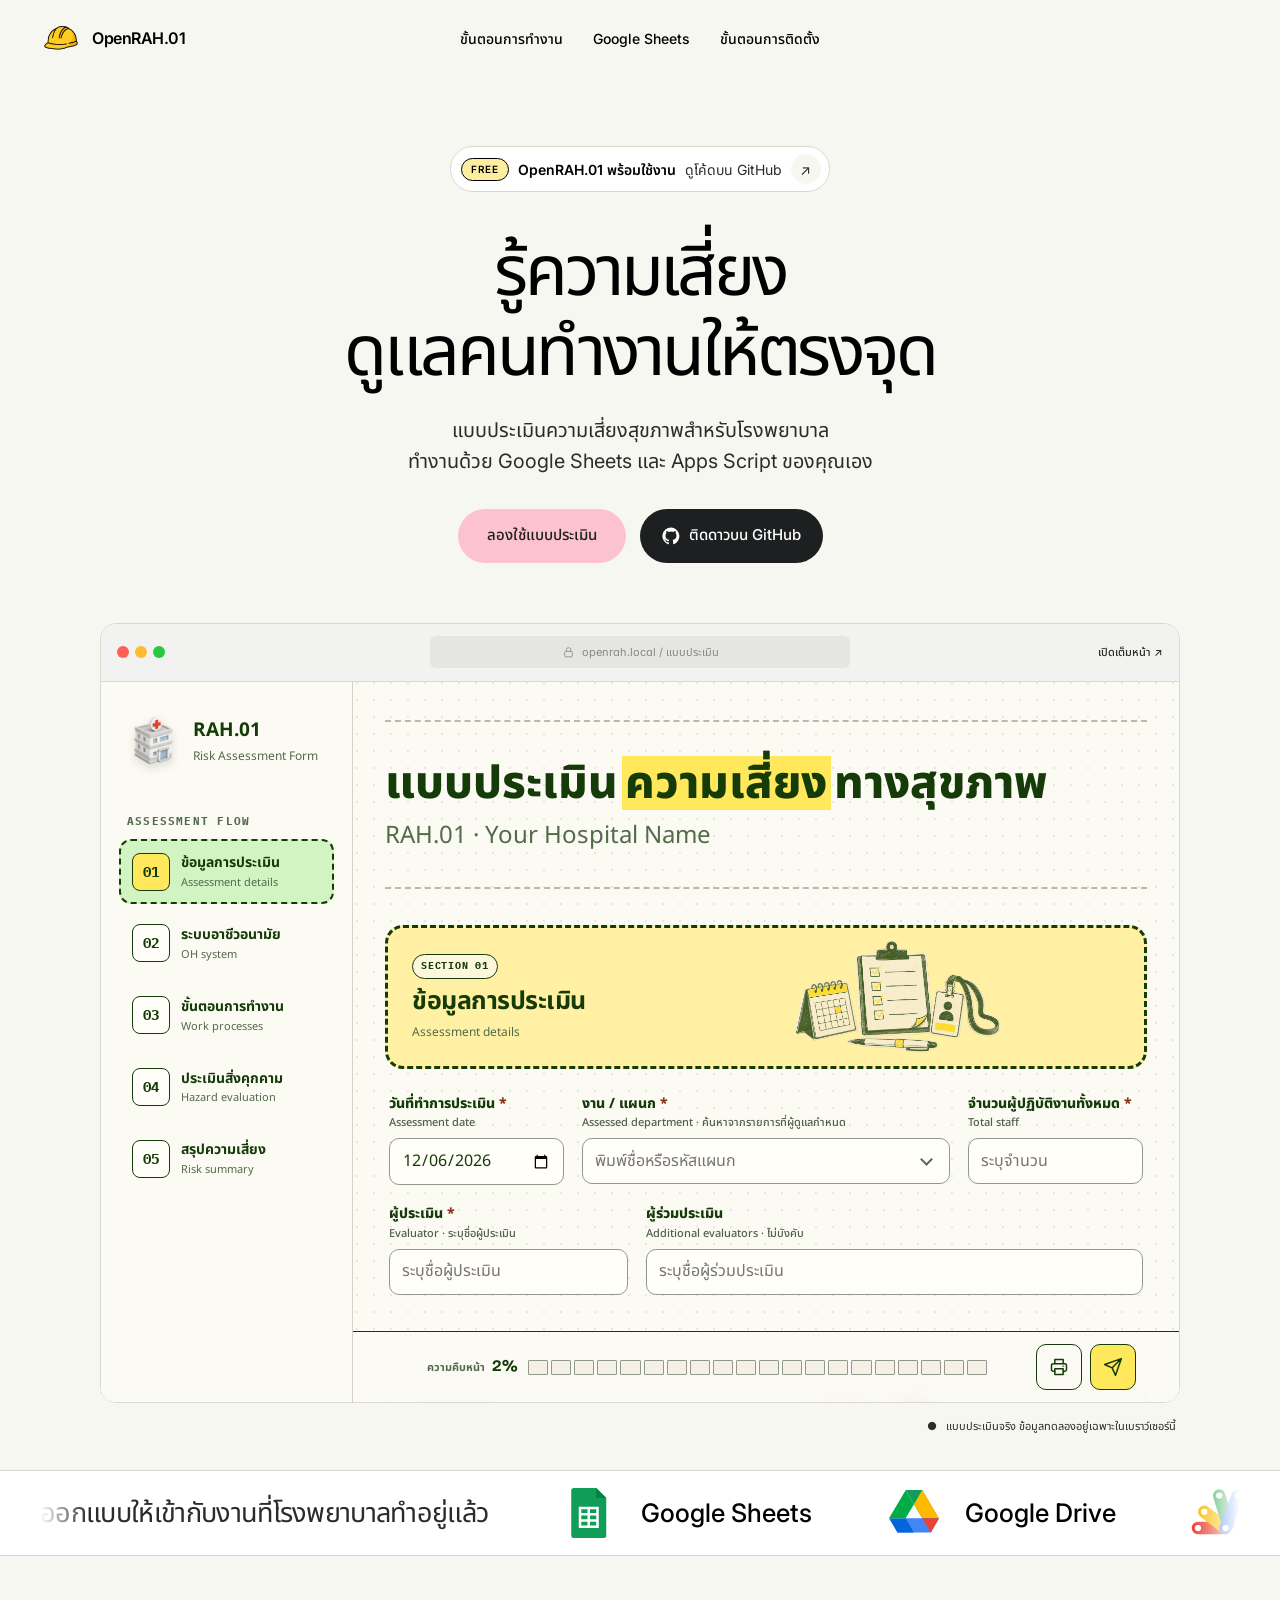
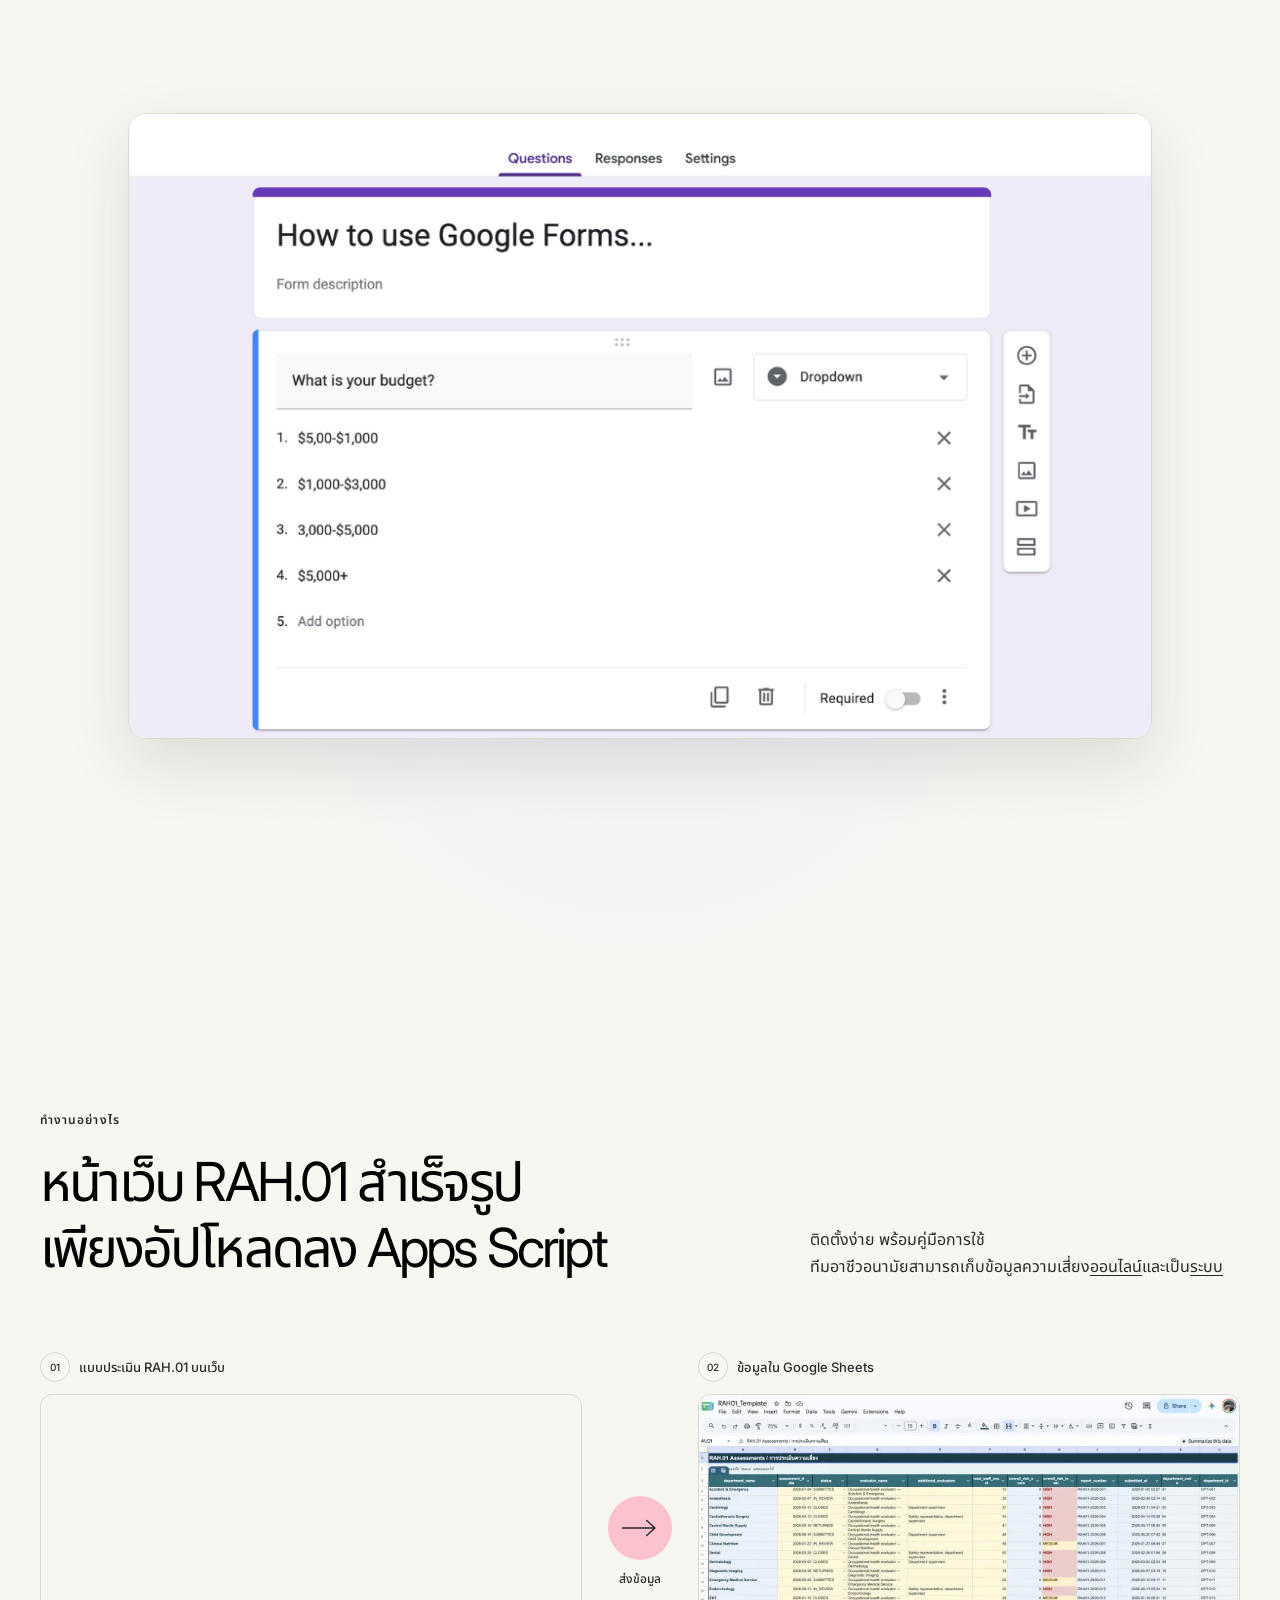
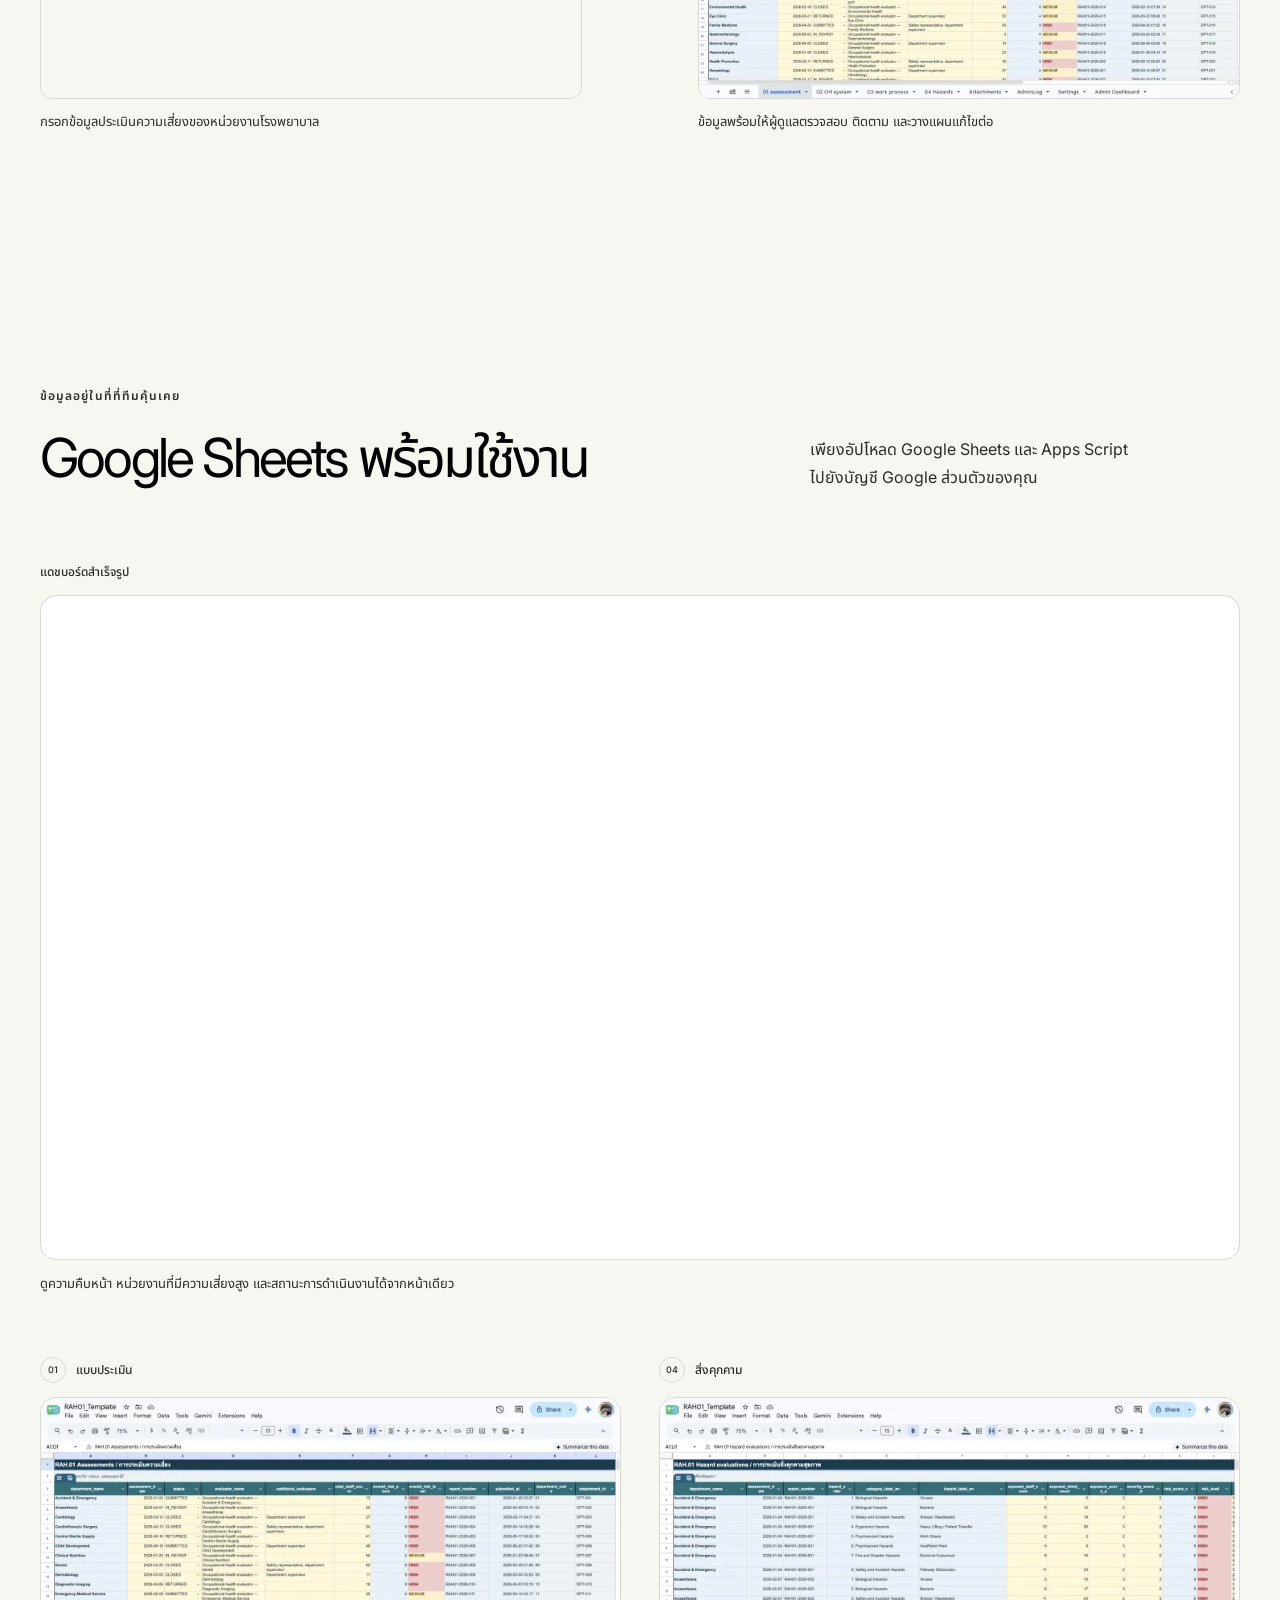
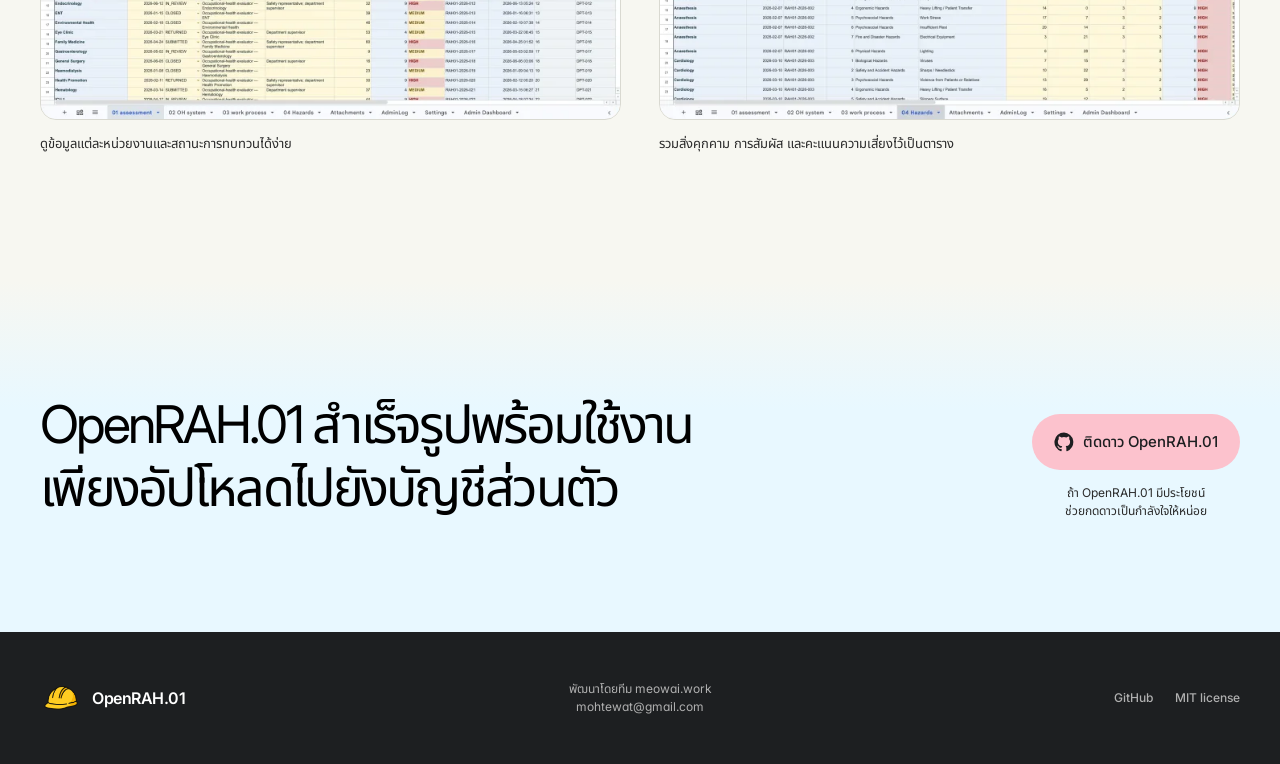
==== commit e29ca44d: "Refresh project README and account copy" ====
--- a/index.html
+++ b/index.html
@@ -217,7 +217,7 @@
             <p class="eyebrow">ข้อมูลอยู่ในที่ที่ทีมคุ้นเคย</p>
             <h2 id="sheets-title">Google Sheets พร้อมใช้งาน</h2>
           </div>
-          <p>เพียงอัปโหลด Google Sheets และ Apps Script<br>ไปยังบัญชี Gmail ส่วนตัวของคุณ</p>
+          <p>เพียงอัปโหลด Google Sheets และ Apps Script<br>ไปยังบัญชี Google ส่วนตัวของคุณ</p>
         </div>
 
         <figure class="sheet-feature reveal">
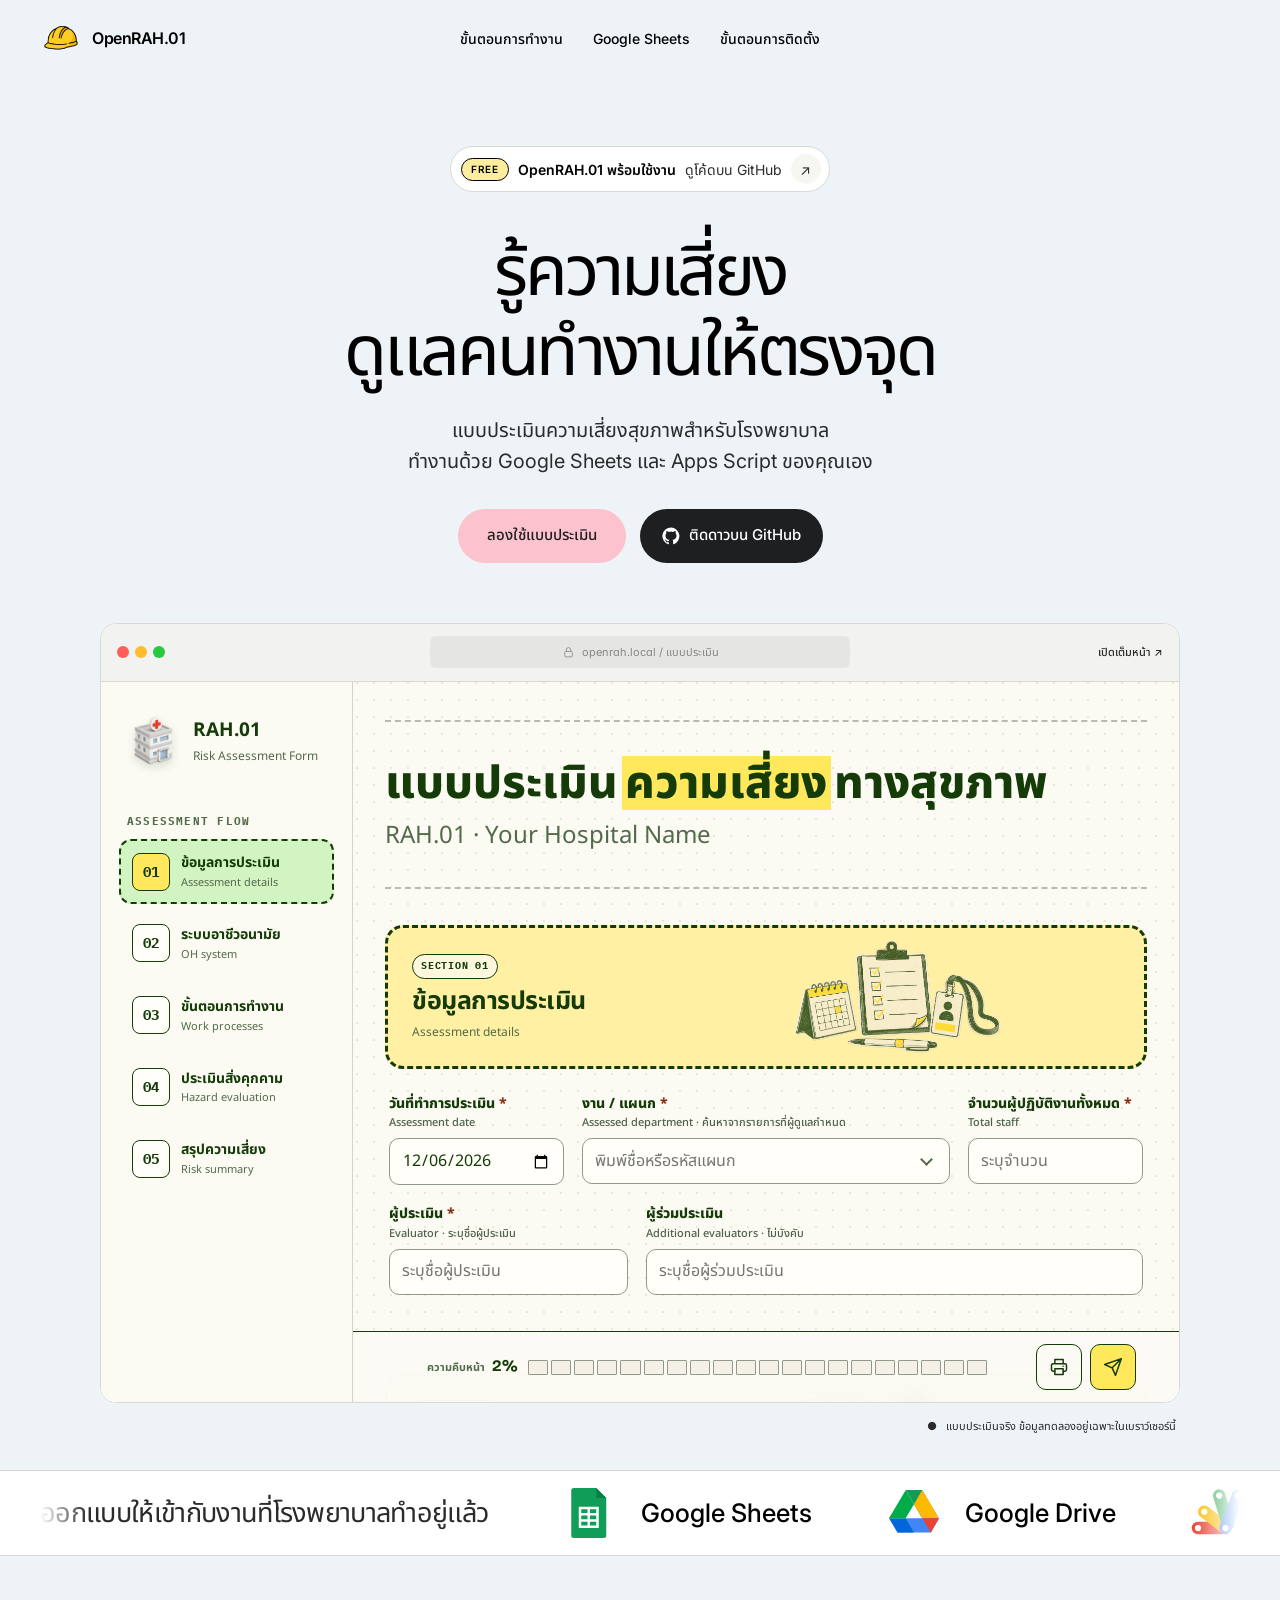
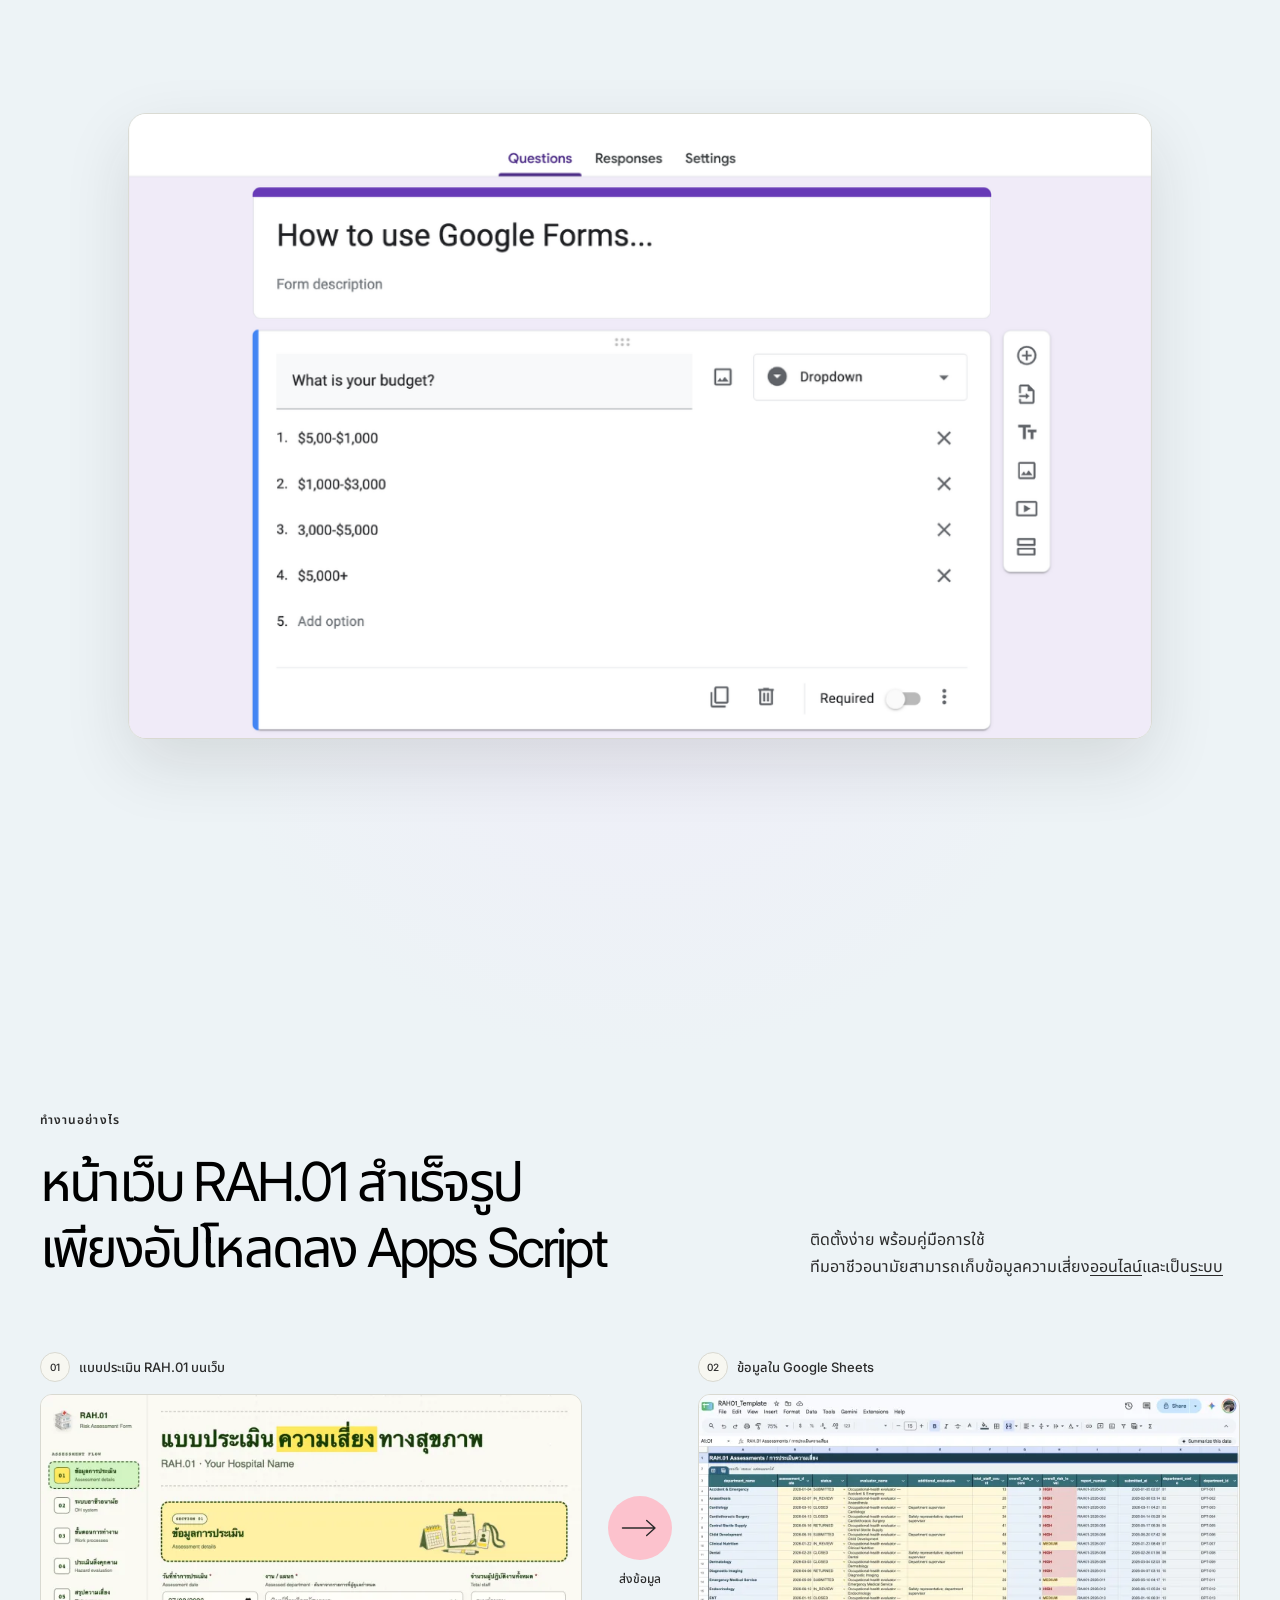
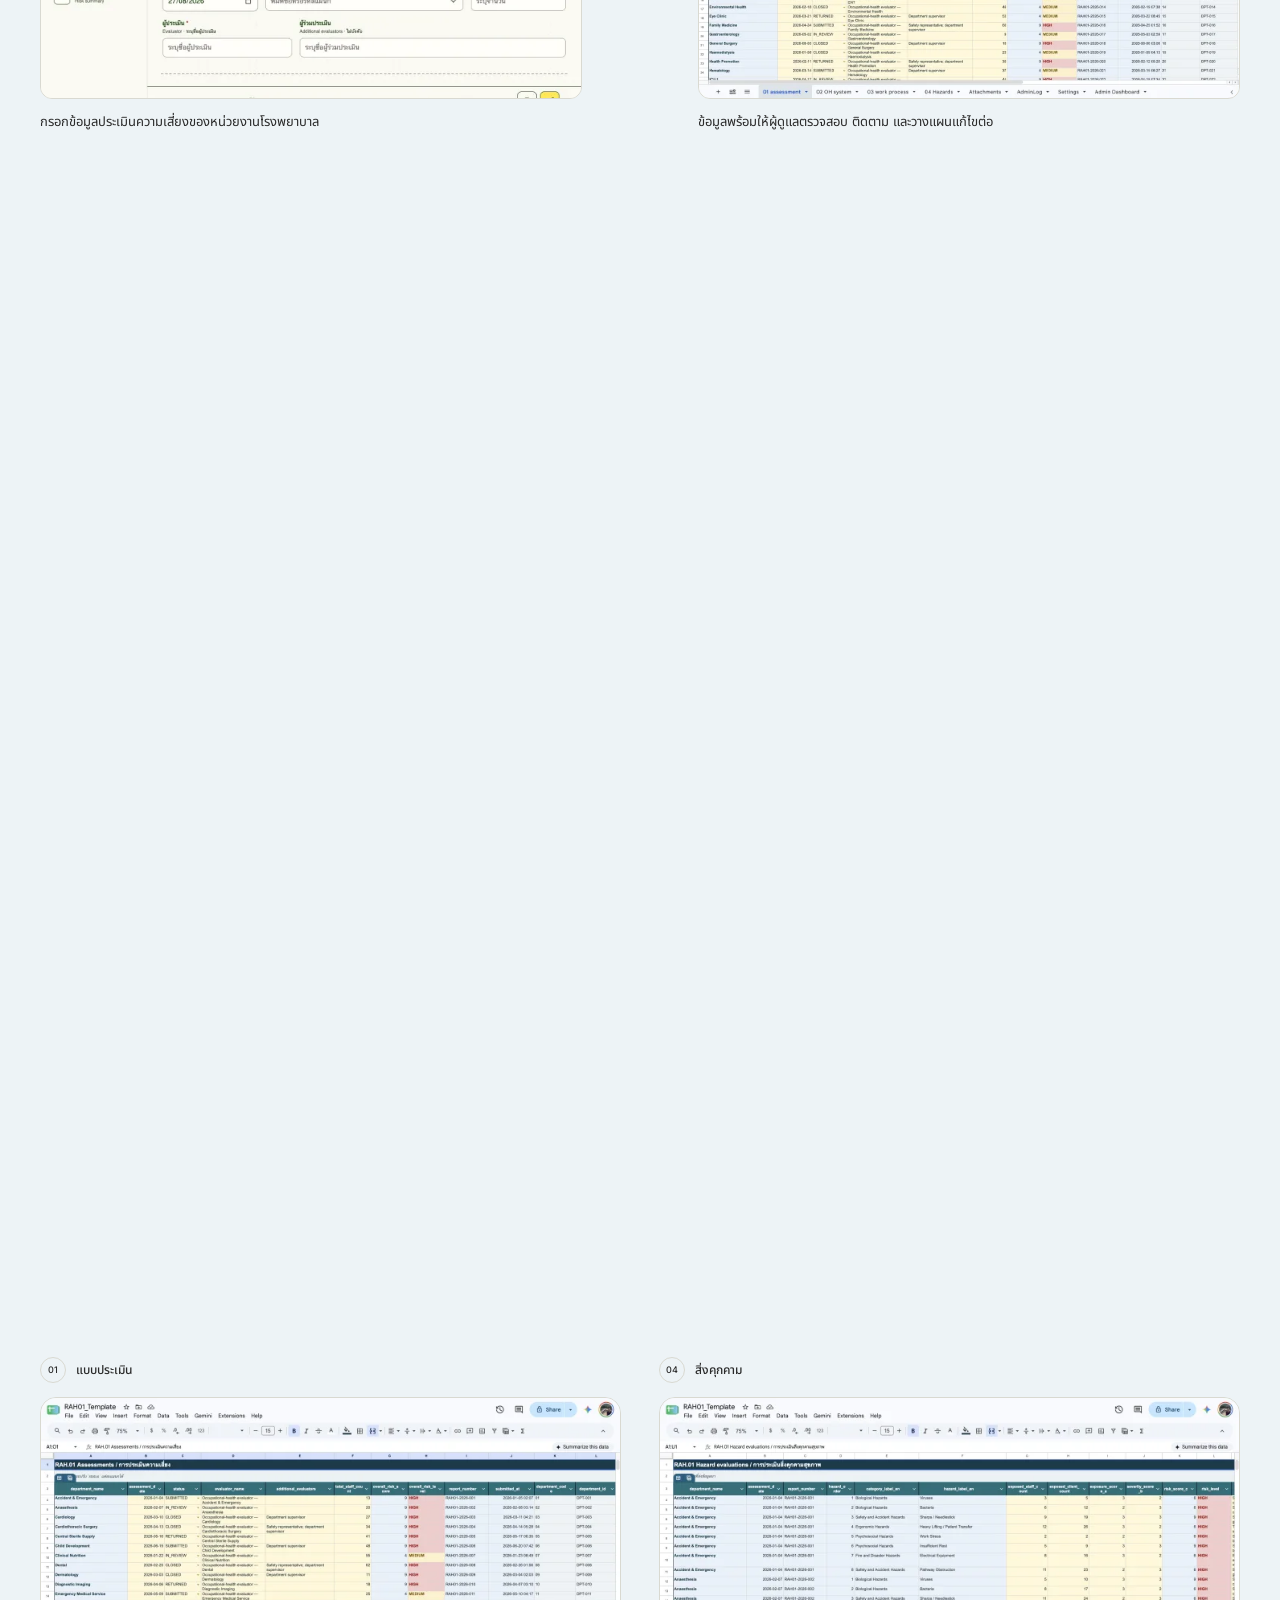
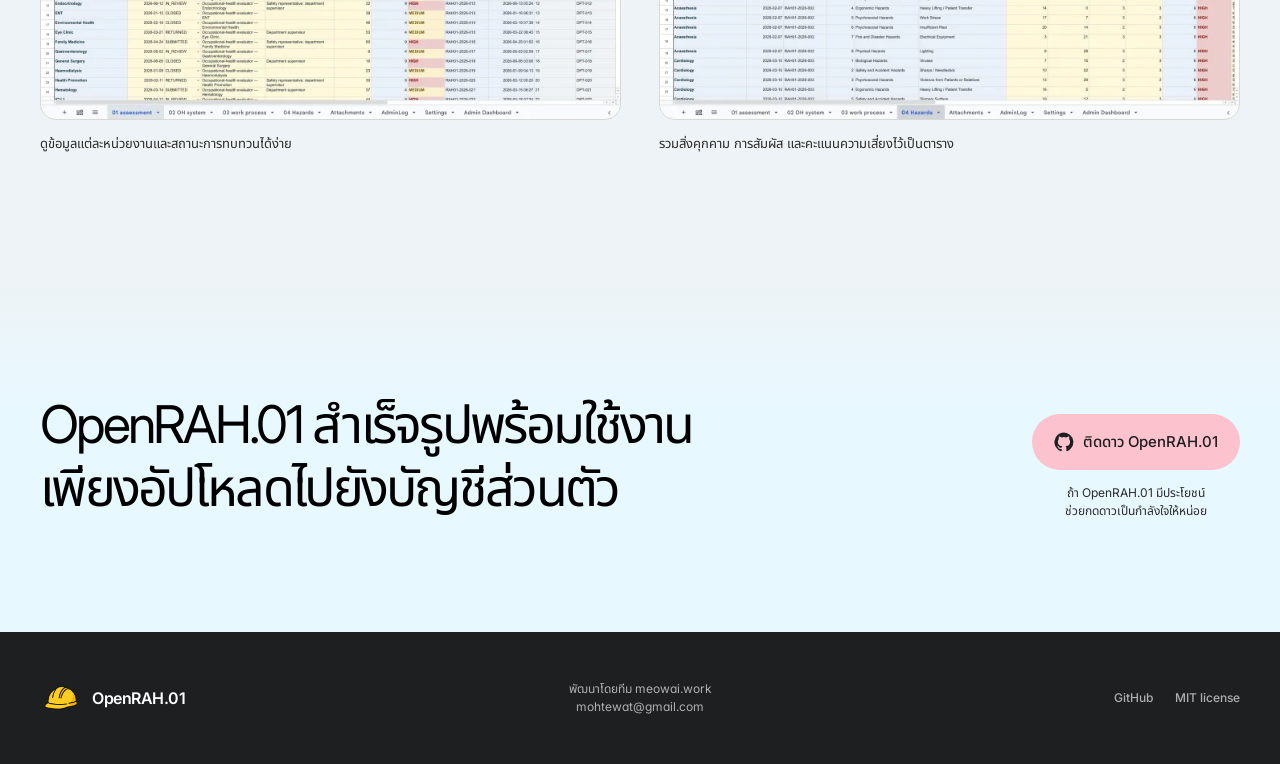
==== commit 78ff6cbc: "Differentiate website and form backgrounds" ====
--- a/index.html
+++ b/index.html
@@ -65,7 +65,7 @@
   <link rel="preconnect" href="https://fonts.gstatic.com" crossorigin>
   <link href="https://fonts.googleapis.com/css2?family=Inter:wght@400;500;600&family=Noto+Sans+Thai:wght@400;500;600&display=swap" rel="stylesheet">
   <script>document.documentElement.classList.add('js');</script>
-  <link rel="stylesheet" href="styles/site.css?v=20260829-2">
+  <link rel="stylesheet" href="styles/site.css?v=20260829-3">
   <title>OpenRAH.01 — แบบประเมินความเสี่ยงสุขภาพสำหรับโรงพยาบาล</title>
 </head>
 <body>
--- a/styles/site.css
+++ b/styles/site.css
@@ -1,6 +1,7 @@
 :root {
   --color-electric-cobalt: #244cff;
   --color-lavender-mist: #c3aeff;
+  --color-site-canvas: #edf3f6;
   --color-parchment: #f7f7f1;
   --color-snow: #ffffff;
   --color-ice-wash: #e8f8ff;
@@ -44,7 +45,7 @@
   margin: 0;
   overflow-x: hidden;
   color: var(--color-pure-black);
-  background: var(--color-parchment);
+  background: var(--color-site-canvas);
   font-family: var(--font-ui);
   font-feature-settings: "cv03", "cv04", "cv09", "cv11";
   font-size: 16px;
@@ -85,7 +86,7 @@
   position: relative;
   z-index: 20;
   height: var(--header-height);
-  background: var(--color-parchment);
+  background: var(--color-site-canvas);
 }
 
 .header-inner {
@@ -175,7 +176,7 @@
 .hero {
   overflow: hidden;
   padding: 70px 0 0;
-  background: var(--color-parchment);
+  background: var(--color-site-canvas);
 }
 
 .hero-stage {
@@ -372,7 +373,7 @@
   padding: 120px 0;
   background:
     radial-gradient(circle at 50% 42%, rgba(241, 232, 251, .54), transparent 42%),
-    var(--color-parchment);
+    var(--color-site-canvas);
   scroll-margin-top: 0;
 }
 
@@ -745,7 +746,7 @@
   padding: 112px 0;
   background: linear-gradient(
     to bottom,
-    var(--color-parchment) 0,
+    var(--color-site-canvas) 0,
     var(--color-ice-wash) clamp(64px, 10vw, 128px)
   );
 }
